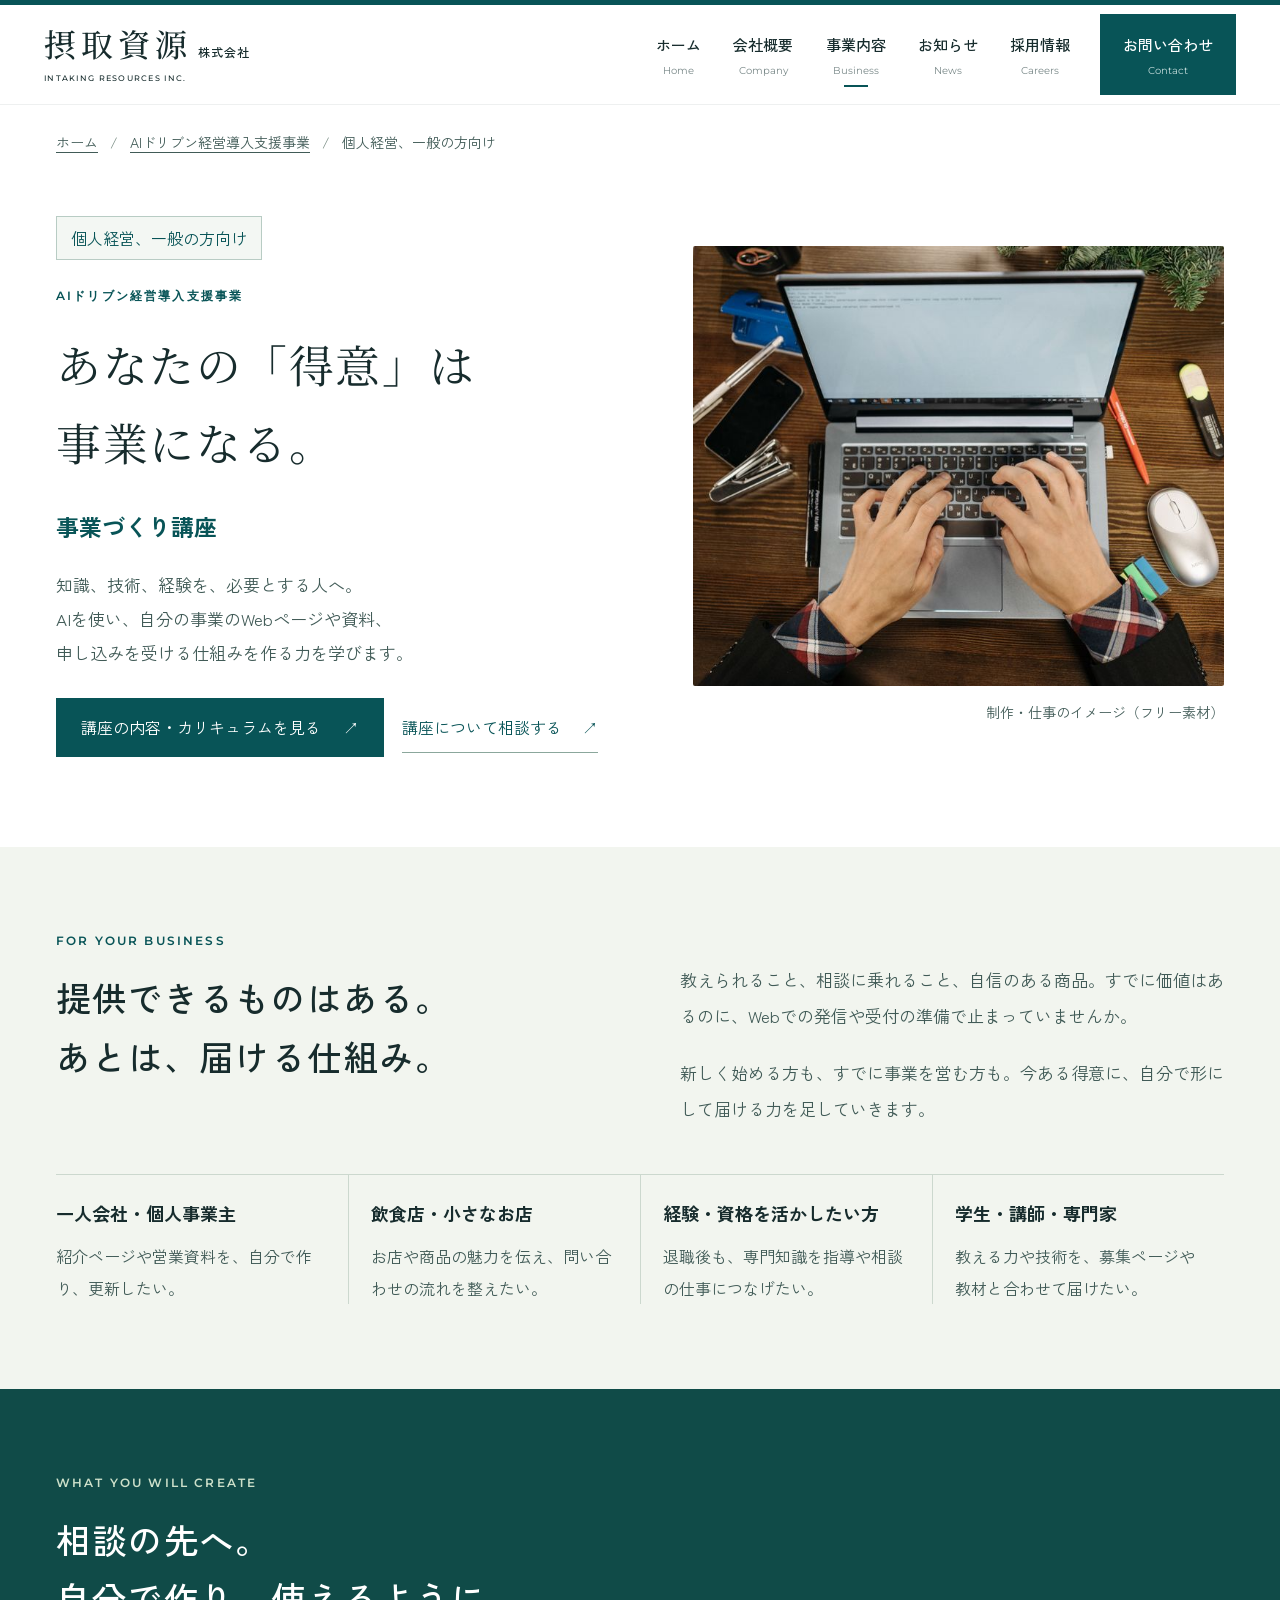
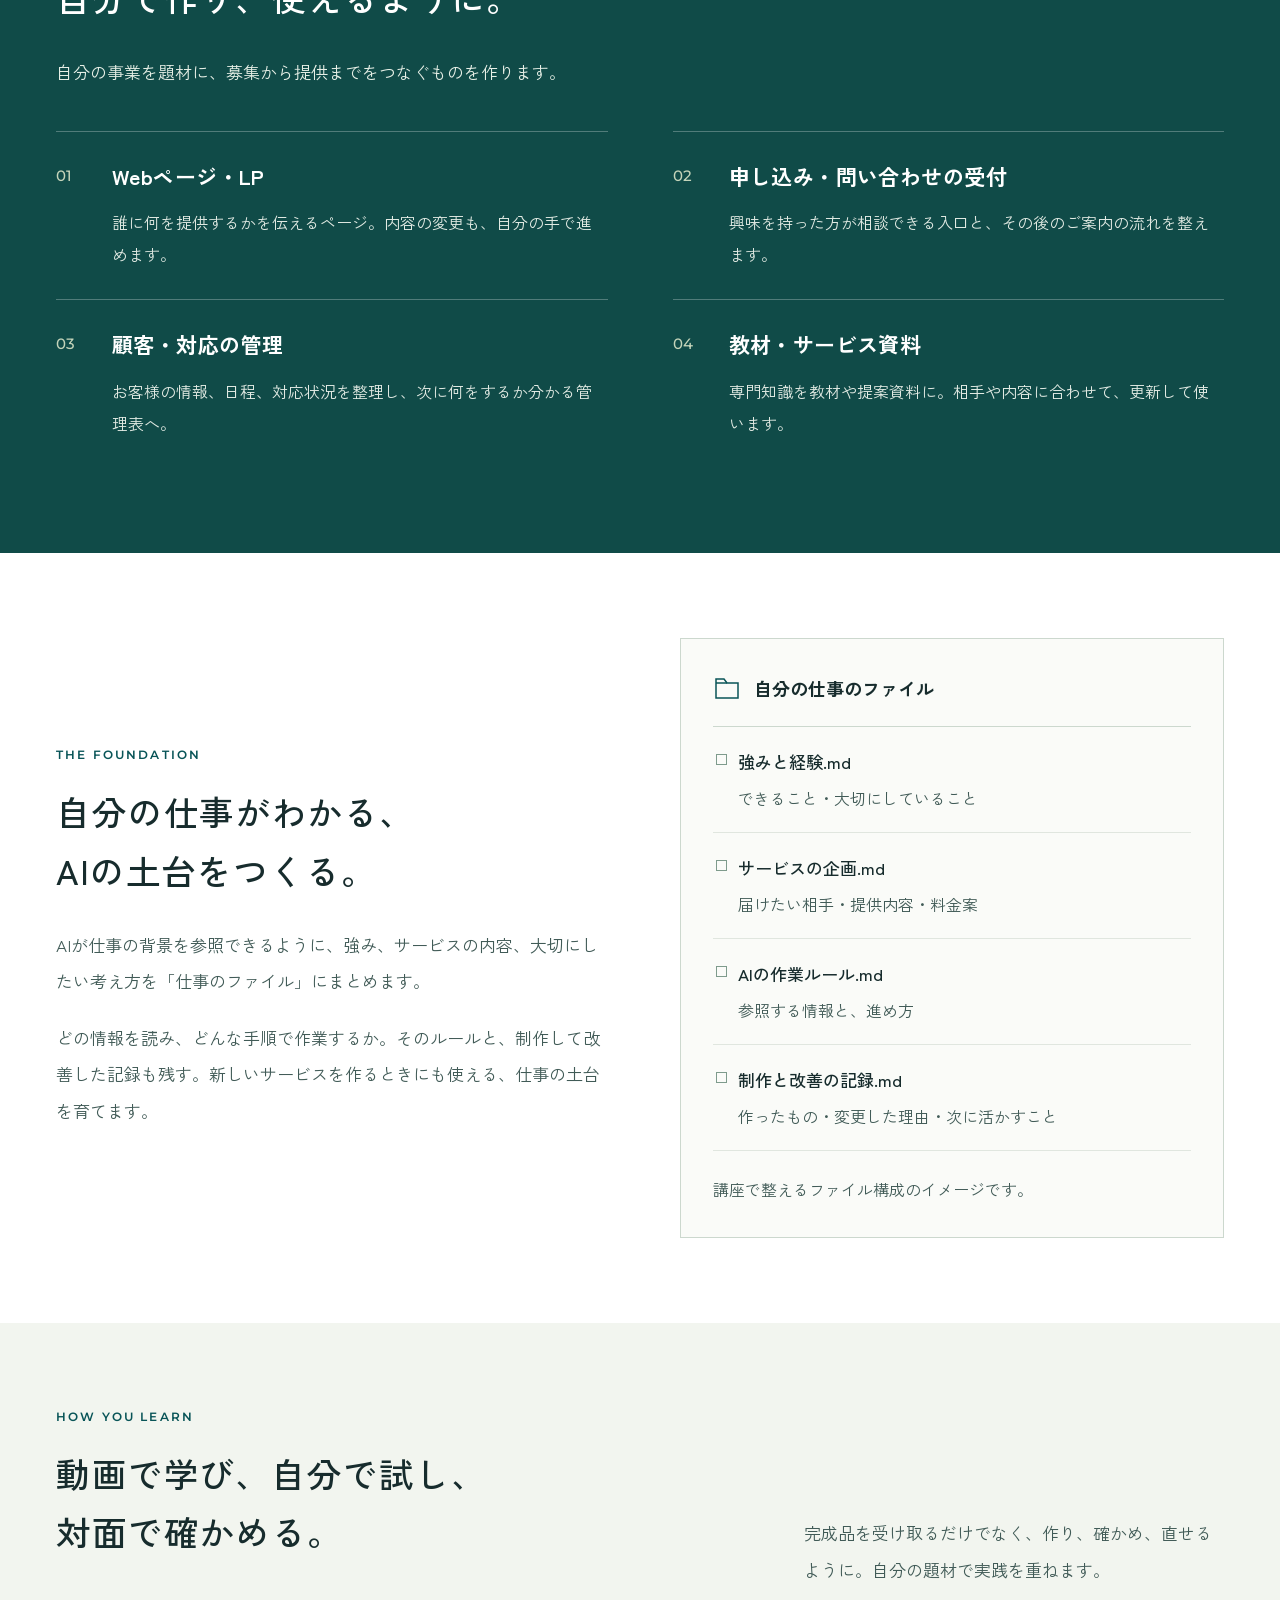
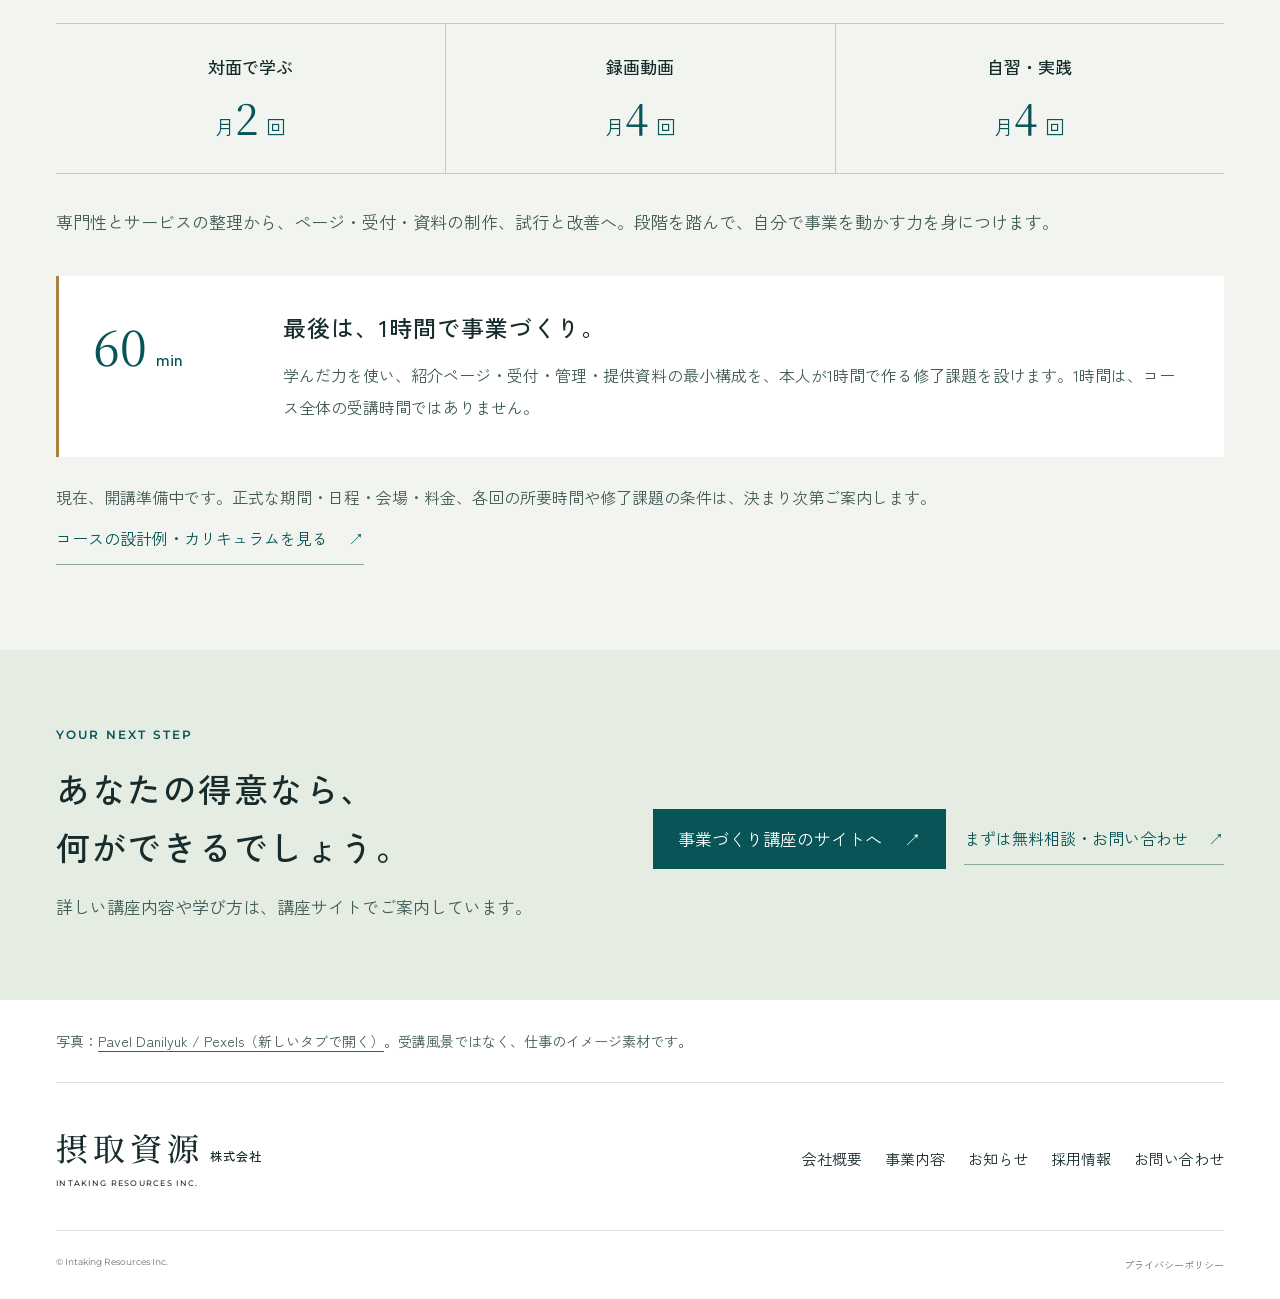
==== jigyo-zukuri.html @ 1f39f4cf "Add personal business course guide to the corporate AI support business" ====
<!doctype html>
<html lang="ja"><head>
<meta charset="utf-8"><meta name="viewport" content="width=device-width,initial-scale=1">
<title>事業づくり講座｜個人経営、一般の方向け｜摂取資源株式会社</title>
<meta name="description" content="あなたの「得意」は事業になる。一人会社・個人事業主・飲食店・専門性を持つ方へ。仕事の情報をAIが参照できるファイルに整理し、Webページ・受付・顧客管理・資料を自分で作る力を学ぶ講座です。">
<link rel="canonical" href="https://intakingresources.com/jigyo-zukuri.html">
<meta property="og:title" content="あなたの「得意」は事業になる。｜事業づくり講座">
<meta property="og:description" content="AIドリブン経営導入支援事業の、個人経営・一般向けプログラム。自分の知識や経験を、必要な人へ届ける仕組みを学びます。">
<meta property="og:type" content="website"><meta property="og:url" content="https://intakingresources.com/jigyo-zukuri.html"><meta property="og:image" content="https://intakingresources.com/assets/course-work.jpg">
<link rel="icon" href="data:image/svg+xml,%3Csvg xmlns='http://www.w3.org/2000/svg' viewBox='0 0 64 64'%3E%3Crect width='64' height='64' rx='8' fill='%23085457'/%3E%3Ctext x='32' y='45' text-anchor='middle' fill='white' font-size='40'%3E摂%3C/text%3E%3C/svg%3E">
<link rel="preconnect" href="https://fonts.googleapis.com"><link rel="preconnect" href="https://fonts.gstatic.com" crossorigin><link href="https://fonts.googleapis.com/css2?family=Montserrat:wght@400;500;600;700&family=Noto+Serif+JP:wght@400;500&family=Zen+Kaku+Gothic+New:wght@400;500;700&display=swap" rel="stylesheet">

<link rel="stylesheet" href="styles.css?v=20261015-13"><link rel="stylesheet" href="course-guide.css?v=20261017-14"><script src="course-guide.js?v=20261017-14" defer></script>
</head><body class="guide-page">
<a class="skip-link" href="#main">本文へ移動</a>
<header class="site-header"><div class="header-inner"><a class="brand" href="/#view-top" data-view="top" aria-label="摂取資源株式会社 ホーム"><span class="brand-ja">摂取資源<span>株式会社</span></span><span class="brand-en">INTAKING RESOURCES INC.</span></a><nav class="desktop-nav" aria-label="メインメニュー"><a href="/#view-top" data-view="top" class="nav-link"><span>ホーム</span><small>Home</small></a><a href="/#view-about" data-view="about" class="nav-link"><span>会社概要</span><small>Company</small></a><a href="/#view-services" data-view="services" class="nav-link" aria-current="page"><span>事業内容</span><small>Business</small></a><a href="/#view-news" data-view="news" class="nav-link"><span>お知らせ</span><small>News</small></a><a href="/#view-careers" data-view="careers" class="nav-link"><span>採用情報</span><small>Careers</small></a><a href="/#view-contact" data-view="contact" class="nav-link nav-contact"><span>お問い合わせ</span><small>Contact</small></a></nav><button id="menu-button" class="menu-button" aria-expanded="false" aria-controls="mobile-nav" aria-label="メニューを開く"><span></span><span></span><small>MENU</small></button></div><nav id="mobile-nav" class="mobile-nav" aria-label="スマートフォンメニュー" hidden><a href="/#view-top" data-view="top" class="nav-link"><span>ホーム</span><small>Home</small></a><a href="/#view-about" data-view="about" class="nav-link"><span>会社概要</span><small>Company</small></a><a href="/#view-services" data-view="services" class="nav-link" aria-current="page"><span>事業内容</span><small>Business</small></a><a href="/#view-news" data-view="news" class="nav-link"><span>お知らせ</span><small>News</small></a><a href="/#view-careers" data-view="careers" class="nav-link"><span>採用情報</span><small>Careers</small></a><a href="/#view-contact" data-view="contact" class="nav-link nav-contact"><span>お問い合わせ</span><small>Contact</small></a></nav></header>
<main id="main">
<nav class="guide-breadcrumb wrap" aria-label="現在の位置"><ol><li><a href="/#view-top">ホーム</a></li><li><a href="/#view-services#biz-ai">AIドリブン経営導入支援事業</a></li><li aria-current="page">個人経営、一般の方向け</li></ol></nav>
<section class="guide-hero wrap" aria-labelledby="guide-title">
  <div><span class="guide-audience">個人経営、一般の方向け</span><span class="eyebrow">AIドリブン経営導入支援事業</span>
    <h1 id="guide-title">あなたの「得意」は<br>事業になる。</h1>
    <p class="guide-service-name">事業づくり講座</p>
    <p class="guide-lead">知識、技術、経験を、必要とする人へ。<br>AIを使い、自分の事業のWebページや資料、<br>申し込みを受ける仕組みを作る力を学びます。</p>
    <div class="guide-actions"><a class="solid-link" href="https://sesshu-jigyo-course.web.app/">講座の内容・カリキュラムを見る <span aria-hidden="true">↗</span></a><a class="guide-text-link" href="https://sesshu-jigyo-course.web.app/#contact">講座について相談する <span aria-hidden="true">↗</span></a></div>
  </div>
  <figure><img src="assets/course-work.jpg" width="900" height="600" alt="ノートPCで制作を進める手元。仕事のイメージ写真" fetchpriority="high"><figcaption>制作・仕事のイメージ（フリー素材）</figcaption></figure>
</section>
<section class="guide-section guide-intro" aria-labelledby="guide-for-title"><div class="wrap">
  <div class="guide-two-col"><div><span class="eyebrow">FOR YOUR BUSINESS</span><h2 id="guide-for-title">提供できるものはある。<br>あとは、届ける仕組み。</h2></div><div class="guide-copy"><p>教えられること、相談に乗れること、自信のある商品。すでに価値はあるのに、Webでの発信や受付の準備で止まっていませんか。</p><p>新しく始める方も、すでに事業を営む方も。今ある得意に、自分で形にして届ける力を足していきます。</p></div></div>
  <ul class="guide-examples"><li><strong>一人会社・個人事業主</strong><p>紹介ページや営業資料を、自分で作り、更新したい。</p></li><li><strong>飲食店・小さなお店</strong><p>お店や商品の魅力を伝え、問い合わせの流れを整えたい。</p></li><li><strong>経験・資格を活かしたい方</strong><p>退職後も、専門知識を指導や相談の仕事につなげたい。</p></li><li><strong>学生・講師・専門家</strong><p>教える力や技術を、募集ページや教材と合わせて届けたい。</p></li></ul>
</div></section>
<section class="guide-section guide-deliverables" aria-labelledby="guide-output-title"><div class="wrap">
  <span class="eyebrow">WHAT YOU WILL CREATE</span><h2 id="guide-output-title">相談の先へ。<br>自分で作り、使えるように。</h2><p class="guide-copy">自分の事業を題材に、募集から提供までをつなぐものを作ります。</p>
  <ol class="guide-output-list"><li><span>01</span><div><h3>Webページ・LP</h3><p>誰に何を提供するかを伝えるページ。内容の変更も、自分の手で進めます。</p></div></li><li><span>02</span><div><h3>申し込み・問い合わせの受付</h3><p>興味を持った方が相談できる入口と、その後のご案内の流れを整えます。</p></div></li><li><span>03</span><div><h3>顧客・対応の管理</h3><p>お客様の情報、日程、対応状況を整理し、次に何をするか分かる管理表へ。</p></div></li><li><span>04</span><div><h3>教材・サービス資料</h3><p>専門知識を教材や提案資料に。相手や内容に合わせて、更新して使います。</p></div></li></ol>
</div></section>
<section class="guide-section" aria-labelledby="guide-files-title"><div class="wrap guide-two-col guide-foundation">
  <div><span class="eyebrow">THE FOUNDATION</span><h2 id="guide-files-title">自分の仕事がわかる、<br>AIの土台をつくる。</h2><div class="guide-copy"><p>AIが仕事の背景を参照できるように、強み、サービスの内容、大切にしたい考え方を「仕事のファイル」にまとめます。</p><p>どの情報を読み、どんな手順で作業するか。そのルールと、制作して改善した記録も残す。新しいサービスを作るときにも使える、仕事の土台を育てます。</p></div></div>
  <div class="guide-file-box"><div class="guide-file-top"><svg viewBox="0 0 28 28" aria-hidden="true"><path d="M3 8V5h8l3 4h11v15H3V8z"/><path d="M3 9h11"/></svg>自分の仕事のファイル</div><ul class="guide-files"><li><strong>強みと経験.md</strong><p>できること・大切にしていること</p></li><li><strong>サービスの企画.md</strong><p>届けたい相手・提供内容・料金案</p></li><li><strong>AIの作業ルール.md</strong><p>参照する情報と、進め方</p></li><li><strong>制作と改善の記録.md</strong><p>作ったもの・変更した理由・次に活かすこと</p></li></ul><p class="guide-file-note">講座で整えるファイル構成のイメージです。</p></div>
</div></section>
<section class="guide-section guide-learning" aria-labelledby="guide-learn-title"><div class="wrap">
  <div class="guide-learning-heading"><div><span class="eyebrow">HOW YOU LEARN</span><h2 id="guide-learn-title">動画で学び、自分で試し、<br>対面で確かめる。</h2></div><p class="guide-copy">完成品を受け取るだけでなく、作り、確かめ、直せるように。自分の題材で実践を重ねます。</p></div>
  <dl class="guide-learning-rhythm" aria-label="1ヶ月の基本構成"><div><dt>対面で学ぶ</dt><dd>月<b>2</b>回</dd></div><div><dt>録画動画</dt><dd>月<b>4</b>回</dd></div><div><dt>自習・実践</dt><dd>月<b>4</b>回</dd></div></dl>
  <p class="guide-copy">専門性とサービスの整理から、ページ・受付・資料の制作、試行と改善へ。段階を踏んで、自分で事業を動かす力を身につけます。</p>
  <div class="guide-challenge"><span>60<small>min</small></span><div><h3>最後は、1時間で事業づくり。</h3><p>学んだ力を使い、紹介ページ・受付・管理・提供資料の最小構成を、本人が1時間で作る修了課題を設けます。1時間は、コース全体の受講時間ではありません。</p></div></div>
  <p class="guide-note">現在、開講準備中です。正式な期間・日程・会場・料金、各回の所要時間や修了課題の条件は、決まり次第ご案内します。</p>
  <a class="guide-text-link" href="https://sesshu-jigyo-course.web.app/#curriculum">コースの設計例・カリキュラムを見る <span aria-hidden="true">↗</span></a>
</div></section>
<section class="guide-cta" aria-labelledby="guide-next-title"><div class="wrap guide-cta-inner"><div><span class="eyebrow">YOUR NEXT STEP</span><h2 id="guide-next-title">あなたの得意なら、<br>何ができるでしょう。</h2><p>詳しい講座内容や学び方は、講座サイトでご案内しています。</p></div><div class="guide-actions"><a class="solid-link" href="https://sesshu-jigyo-course.web.app/">事業づくり講座のサイトへ <span aria-hidden="true">↗</span></a><a class="guide-text-link" href="https://sesshu-jigyo-course.web.app/#contact">まずは無料相談・お問い合わせ <span aria-hidden="true">↗</span></a></div></div></section>
</main>
<div class="guide-source wrap">写真：<a href="https://www.pexels.com/photo/hands-typing-on-a-laptop-6405641/" target="_blank" rel="noopener">Pavel Danilyuk / Pexels（新しいタブで開く）</a>。受講風景ではなく、仕事のイメージ素材です。</div>
<footer class="site-footer wrap"><div class="footer-top"><a class="brand" href="/#view-top" data-view="top"><span class="brand-ja">摂取資源<span>株式会社</span></span><span class="brand-en">INTAKING RESOURCES INC.</span></a><nav aria-label="フッターメニュー"><a href="/#view-about" data-view="about">会社概要</a><a href="/#view-services" data-view="services">事業内容</a><a href="/#view-news" data-view="news">お知らせ</a><a href="/#view-careers" data-view="careers">採用情報</a><a href="/#view-contact" data-view="contact">お問い合わせ</a></nav></div><div class="footer-bottom"><small>© Intaking Resources Inc.</small><a href="/#view-privacy" data-view="privacy">プライバシーポリシー</a></div></footer>
</body></html>
---- styles.css ----
:root{--ink:#172c2d;--teal:#085457;--muted:#637574;--line:#dce4e1;--paper:#f4f6f2;--header:104px;--sans:'Zen Kaku Gothic New',sans-serif;--en:'Montserrat',sans-serif;--serif:'Noto Serif JP',serif}*{box-sizing:border-box}html{scroll-behavior:smooth;scroll-padding-top:calc(var(--header) + 24px)}body{margin:0;color:var(--ink);background:#fff;font:400 16px/1.9 var(--sans);-webkit-font-smoothing:antialiased}body.menu-open{overflow:hidden}a{color:inherit;text-decoration:none}button{font:inherit;cursor:pointer}button:disabled{cursor:default}img,video{display:block;max-width:100%}button,a,input,summary{-webkit-tap-highlight-color:transparent}button:focus-visible,a:focus-visible,summary:focus-visible,[tabindex]:focus-visible{outline:3px solid #be872b;outline-offset:5px}[hidden]{display:none!important}.wrap{width:min(1200px,calc(100% - 112px));margin-inline:auto}h1,h2,h3,p,figure{margin:0}h1,h2,h3{font-weight:500;line-height:1.5;letter-spacing:.045em;overflow-wrap:anywhere;text-wrap:pretty}p{overflow-wrap:anywhere;text-wrap:pretty}h2{font-size:32px}p+p{margin-top:20px}.eyebrow{display:block;font:600 11px/1.5 var(--en);letter-spacing:.18em;color:var(--teal)}.skip-link{position:fixed;top:0;left:20px;transform:translateY(-120%);z-index:100;background:var(--teal);color:#fff;padding:10px 20px}.skip-link:focus{transform:none}.site-header{position:sticky;top:0;z-index:30;background:#fff;border-top:5px solid var(--teal);box-shadow:0 1px 0 #132c2d12}.header-inner{width:min(1440px,calc(100% - 88px));height:99px;margin:auto;display:flex;align-items:center;justify-content:space-between;gap:28px}.brand{display:inline-flex;flex-direction:column;flex-shrink:0;line-height:1.2}.brand-ja{font-family:var(--serif);font-size:32px;letter-spacing:.16em;font-weight:500;white-space:nowrap}.brand-ja>span{font:500 12px/1 var(--sans);letter-spacing:.08em;margin-left:6px}.brand-en{font:500 8px/1.6 var(--en);letter-spacing:.16em;margin-top:10px}.desktop-nav{display:flex;align-items:stretch;gap:clamp(12px,2.2vw,32px)}.nav-link{display:flex;flex-direction:column;align-items:center;justify-content:center;gap:3px;padding:14px 2px;font-size:15px;font-weight:500;white-space:nowrap;position:relative}.nav-link small{font:400 10px/1.5 var(--en);color:#7a8989}.nav-link:not(.nav-contact)::after{content:'';position:absolute;bottom:8px;height:2px;background:var(--teal);width:0;transition:width .2s}.nav-link:hover::after,.nav-link[aria-current=page]::after{width:24px}.nav-contact{background:var(--teal);color:#fff;padding:17px 23px}.nav-contact small{color:#c0d9d8}.menu-button{display:none}.mobile-nav{display:none}.js .page-view{display:none}.js .page-view.active{display:block}.page-view:focus{outline:none}.hero{height:calc(100svh - var(--header));min-height:550px;max-height:960px;position:relative;isolation:isolate;color:#fff;background:#253f38}.hero-media,.hero-shade{position:absolute;inset:0;z-index:-1}.hero-media video{width:100%;height:100%;object-fit:cover;object-position:center}.hero-shade{background:linear-gradient(90deg,rgba(5,24,22,.51),rgba(5,24,22,.13)),linear-gradient(0deg,rgba(3,25,22,.25),transparent 50%)}.hero-content{width:min(1200px,calc(100% - 112px));margin:auto;height:100%;display:flex;flex-direction:column;justify-content:center;padding-bottom:2vh}.hero .eyebrow{color:#dce9e2;margin-bottom:30px;font-size:10px}.hero h1{font:400 clamp(28px,3.1vw,52px)/1.8 var(--serif);letter-spacing:.08em;text-shadow:0 2px 24px #0002}.hero h1>span{display:block}.hero-caption{font-size:16px;line-height:2.05;margin-top:30px;letter-spacing:.16em}.hero-bottom{position:absolute;bottom:26px;left:56px;right:56px;display:flex;align-items:center;justify-content:space-between}.scroll-link{font:500 9px/1.5 var(--en);letter-spacing:.16em;display:flex;gap:18px;align-items:center}.scroll-link span{font-size:23px}.video-toggle{background:transparent;color:#fff;border:1px solid #ffffff70;border-radius:0;font-size:11px;padding:8px 14px;min-width:98px}.video-toggle>span:first-child{font-size:10px;margin-right:7px}.home-news{display:grid;grid-template-columns:210px 1fr;gap:50px;padding-block:68px;scroll-margin-top:var(--header)}.section-label h2{font-size:23px;margin-top:7px}.text-link{display:inline-flex;align-items:center;gap:30px;color:var(--teal);font-size:13px;border-bottom:1px solid var(--line);padding:8px 0}.section-label .text-link{margin-top:15px}.news-entry{border-top:1px solid var(--line);border-bottom:1px solid var(--line)}.news-entry summary{display:grid;grid-template-columns:95px 72px 1fr 20px;align-items:center;gap:19px;padding:27px 0;cursor:pointer;list-style:none}.news-entry summary::-webkit-details-marker{display:none}.news-entry time{font:500 11px/1.5 var(--en);color:var(--muted)}.news-category{background:#eef3ee;color:var(--teal);font-size:10px;line-height:1.7;padding:4px 9px;text-align:center}.news-headline{font-size:14px;line-height:1.8}.news-arrow{color:var(--teal);font-size:18px;transition:transform .2s}.news-entry[open] .news-arrow{transform:rotate(45deg)}.news-entry>p{font-size:14px;color:var(--muted);padding:0 20px 24px 186px}.section-space{padding:90px 0 110px}.home-business{background:var(--paper)}.section-heading{display:flex;align-items:flex-end;justify-content:space-between;gap:30px;margin-bottom:44px}.section-heading h2{margin-top:10px;font-size:34px}.section-heading>p{font-size:14px;color:var(--muted)}.business-grid{display:grid;grid-template-columns:repeat(3,1fr);gap:28px}.business-card{min-width:0}.business-visual{height:265px;position:relative;overflow:hidden;background:#e4e9e4}.business-visual>img{height:100%;width:100%;object-fit:cover;transition:transform .6s}.business-card:hover .business-visual>img{transform:scale(1.035)}.business-caption{position:relative;padding:24px 32px 0 0}.index{font:500 10px/1.5 var(--en);letter-spacing:.08em;color:var(--muted)}.business-caption h3{font-size:20px;margin-top:10px;letter-spacing:.015em}.business-caption p{font-size:13px;margin-top:10px;color:var(--muted)}.card-arrow{position:absolute;right:0;top:58px;color:var(--teal);font-size:23px}.image-note{position:absolute;right:10px;bottom:10px;padding:3px 8px;font-size:9px;color:#fff;background:#132c2d99}.team-visual{background:#dfe9e4;overflow:hidden}.app-shot{height:100%;display:flex;justify-content:center;padding-top:25px}.app-shot img{width:153px;max-width:70%;height:auto;align-self:flex-start;border:5px solid #253936;border-radius:20px;box-shadow:0 13px 22px #233e3420;transform:rotate(-4deg)}.ai-visual{background:#103f40}.data-graphic{height:100%;color:#e4f0e7;display:flex;flex-direction:column;align-items:center;justify-content:center;text-align:center;padding:25px;position:relative;background-image:radial-gradient(#92bbb629 1px,transparent 1px);background-size:18px 18px}.diagram-kicker{font:500 8px/1.5 var(--en);letter-spacing:.18em;margin-bottom:18px}.diagram-sources{display:flex;gap:8px}.diagram-sources>span{padding:4px 15px;font-size:10px;border:1px solid #739b9166;background:#17494b}.diagram-line{height:17px;width:1px;background:#a1c4b3aa}.diagram-core{border:1px solid #94b3a3aa;padding:9px 32px;background:#235453}.diagram-core span{display:block;font-size:8px;letter-spacing:.06em}.diagram-core strong{font-size:21px;font-weight:400;letter-spacing:.1em}.diagram-end{font-size:10px}.company-feature{display:grid;grid-template-columns:1fr 1fr;min-height:470px}.company-landscape{background:#779186 url('assets/hero-resources-poster-v7.jpg') center/cover}.company-feature-text{padding:70px max(40px,calc((100vw - 1200px)/2));padding-right:40px;display:flex;flex-direction:column;justify-content:center;align-items:flex-start}.company-feature h2{font-family:var(--serif);font-size:30px;margin-top:17px}.company-feature p{font-size:14px;color:var(--muted);line-height:2.3;margin-top:25px}.outline-link,.solid-link{display:inline-flex;align-items:center;justify-content:space-between;gap:45px;min-height:54px;padding:13px 24px;border:1px solid var(--teal);font-size:14px;color:var(--teal);transition:background .2s,color .2s}.outline-link:hover{background:var(--teal);color:#fff}.solid-link{background:var(--teal);color:#fff}.solid-link:hover{background:#093b3e}.company-feature .outline-link{margin-top:28px}.page-title{padding-top:66px;padding-bottom:42px}.page-title h1{font-size:40px;margin-top:12px}.page-title>p{color:var(--muted);font-size:14px;margin-top:18px}.page-content{padding-bottom:100px;min-height:280px}.mission{padding:50px 60px;background:var(--paper)}.mission h2{max-width:730px;font:400 30px/1.8 var(--serif);margin-top:20px}.mission p{color:var(--muted);font-size:15px;margin-top:24px}.about-columns{display:grid;grid-template-columns:1fr 1.25fr;gap:80px;padding-block:75px}.about-columns h2{font-size:29px;margin-top:12px}.about-columns p{font-size:15px}.signature{text-align:right}.company-profile{display:grid;grid-template-columns:1fr 2fr;gap:50px;padding-top:20px;scroll-margin-top:130px}.company-profile h2{font-size:27px}.company-profile dl{margin:0}.company-profile dl>div{display:grid;grid-template-columns:110px 1fr;gap:20px;padding:22px 0;border-top:1px solid var(--line);font-size:14px}.company-profile dl>div:last-child{border-bottom:1px solid var(--line)}dt{font-weight:500}dd{margin:0}.business-tabs{display:flex;border-bottom:1px solid var(--line);margin-bottom:50px}.business-tabs button{flex:1;color:var(--muted);background:#fff;border:0;border-bottom:3px solid transparent;padding:22px 10px;font-size:18px}.business-tabs button small{font:500 10px/1 var(--en);display:block;margin-bottom:8px}.business-tabs button[aria-selected=true]{border-bottom-color:var(--teal);background:var(--paper);color:var(--teal)}.business-tabs button:hover{background:var(--paper)}.business-detail{display:grid;grid-template-columns:1fr 1fr;gap:65px;align-items:start}.business-detail h2{font:400 30px/1.8 var(--serif);margin:15px 0 25px}.business-detail p{font-size:15px;color:var(--muted)}.service-points{margin:25px 0 35px}.service-points>div{border-top:1px solid var(--line);padding:17px 0}.service-points dt{font-size:14px}.service-points dd{font-size:13px;color:var(--muted);margin-top:5px}.detail-visual{position:relative;height:520px;display:flex;flex-direction:column;align-items:center}.detail-visual .app-shot{height:calc(100% - 38px);padding:35px 0 10px;overflow:hidden;width:100%}.detail-visual .app-shot img{max-height:100%;width:auto;transform:none}.detail-visual figcaption{font-size:10px;line-height:1.5;text-align:center;position:absolute;bottom:0;left:0;width:100%;padding:10px;color:var(--muted);background:#f4f6f2}.detail-visual .data-graphic{width:100%;padding-bottom:50px}.detail-visual .diagram-kicker{font-size:11px;margin-bottom:28px}.detail-visual .diagram-core{padding:25px 40px}.detail-visual .diagram-core strong{font-size:32px}.detail-visual .diagram-line{height:30px}.detail-visual .diagram-sources>span{font-size:13px;padding:7px 20px}.detail-visual .diagram-end{font-size:13px}.pudding-visual>img{width:100%;height:100%;object-fit:cover}.secondary-link{margin-top:20px;display:flex;width:max-content}.news-filters{display:flex;gap:12px;margin:10px 0 35px;flex-wrap:wrap}.news-filters button{border:1px solid var(--line);background:white;color:var(--muted);padding:9px 22px;font-size:13px}.news-filters button[aria-pressed=true]{background:var(--teal);border-color:var(--teal);color:#fff}.empty-state{padding:35px;background:var(--paper);font-size:14px;color:var(--muted)}.intro{font-size:18px;line-height:2}.career-lines{margin:40px 0}.career-lines>div{display:grid;grid-template-columns:40px 1fr 1.2fr;gap:25px;align-items:center;padding:30px 0;border-top:1px solid var(--line)}.career-lines>div:last-child{border-bottom:1px solid var(--line)}.career-lines span{font:500 11px/1 var(--en);color:var(--muted)}.career-lines h2{font-size:22px}.career-lines p{font-size:14px;color:var(--muted)}.careers-content>.solid-link{margin-top:30px}.contact-card{background:var(--paper);padding:60px;text-align:center}.contact-card h2{font-size:23px}.contact-card>p{font-size:15px;color:var(--muted);margin-top:22px}.contact-email{font:500 clamp(15px,2.2vw,25px)/1.8 var(--en);display:block;color:var(--teal);overflow-wrap:anywhere;margin:32px 0}.contact-card .contact-hint{font-size:12px;margin-top:20px}.contact-card>.text-link{margin-top:18px}.policy{max-width:820px}.policy h2{font-size:20px;margin:36px 0 14px}.policy p{font-size:14px}.policy a{text-decoration:underline}.contact-band{background:var(--teal);color:#fff;padding:60px 0}.contact-band>.wrap{display:flex;justify-content:space-between;align-items:center;gap:30px}.contact-band .eyebrow{color:#aecbc8}.contact-band h2{font-size:26px;margin-top:12px}.contact-band a{min-width:280px;border:1px solid #ffffff88;padding:19px 26px;display:flex;justify-content:space-between;gap:35px;font-size:15px}.site-footer{padding-top:55px;padding-bottom:25px}.footer-top{display:flex;justify-content:space-between;gap:40px;align-items:center}.footer-top nav{display:flex;gap:23px;flex-wrap:wrap;font-size:12px}.footer-bottom{border-top:1px solid var(--line);padding-top:24px;margin-top:40px;display:flex;justify-content:space-between;gap:20px;color:var(--muted);font-size:10px}.footer-bottom small{font:400 9px/1.5 var(--en)}
@media(min-width:1600px){.hero h1{font-size:52px}.business-visual{height:290px}}
@media(max-width:1100px){:root{--header:88px}.header-inner{height:83px;width:calc(100% - 48px);gap:20px}.brand-ja{font-size:26px}.brand-ja>span{font-size:10px}.desktop-nav{gap:14px}.nav-link{font-size:13px}.nav-contact{padding:15px}.wrap,.hero-content{width:calc(100% - 64px)}.hero-bottom{left:32px;right:32px}.business-grid{gap:18px}.business-caption h3{font-size:17px}.business-visual{height:235px}.business-detail{gap:35px}.company-feature-text{padding:50px 35px}.footer-top{align-items:flex-start}.footer-top nav{max-width:390px}.home-news{grid-template-columns:160px 1fr;gap:30px}.news-entry summary{gap:12px;grid-template-columns:85px 65px 1fr 16px}.news-entry>p{padding-left:174px}}
@media(max-width:820px){:root{--header:80px}.header-inner{height:75px}.desktop-nav{display:none}.menu-button{display:flex;align-items:center;justify-content:center;flex-direction:column;gap:5px;background:none;border:none;padding:8px;width:46px}.menu-button>span{height:1px;width:24px;background:var(--teal);transition:transform .2s}.menu-button small{font:500 8px/1.4 var(--en);color:var(--teal);margin-top:2px}.menu-button[aria-expanded=true]>span:first-child{transform:translateY(3px) rotate(45deg)}.menu-button[aria-expanded=true]>span:nth-child(2){transform:translateY(-3px) rotate(-45deg)}.mobile-nav{display:grid;background:#fff;padding:14px 24px 28px;grid-template-columns:1fr 1fr;gap:6px 20px;max-height:calc(100svh - var(--header));overflow:auto;position:absolute;top:100%;width:100%;box-shadow:0 12px 25px #0001}.mobile-nav .nav-link{align-items:flex-start;padding:14px 12px;border-bottom:1px solid var(--line)}.mobile-nav .nav-contact{align-items:center}.hero{min-height:520px;max-height:800px}.hero h1{font-size:clamp(26px,4vw,38px);letter-spacing:.02em}.hero-content{padding-bottom:20px}.hero-caption{font-size:14px}.home-news{grid-template-columns:1fr;gap:25px;padding-block:45px}.section-label{display:flex;align-items:center;gap:20px;flex-wrap:wrap}.section-label .eyebrow{font-size:10px}.section-label h2{margin:0}.section-label .text-link{margin:0 0 0 auto}.section-space{padding:60px 0}.section-heading{display:block;margin-bottom:30px}.section-heading>p{margin-top:16px}.business-grid{grid-template-columns:1fr;gap:32px}.business-card{display:grid;grid-template-columns:42% 1fr;gap:24px}.business-visual{height:220px}.business-caption{align-self:center;padding-top:0}.business-caption h3{font-size:21px}.card-arrow{top:auto;bottom:-32px}.business-visual .data-graphic{padding:12px}.diagram-core{padding:9px 20px}.diagram-sources>span{padding:4px 10px}.company-feature{grid-template-columns:1fr 1fr;min-height:400px}.company-feature-text{padding:40px 25px}.company-feature h2{font-size:24px}.company-feature p{font-size:13px}.page-title{padding-top:45px;padding-bottom:30px}.page-title h1{font-size:32px}.mission{padding:35px}.mission h2{font-size:26px}.about-columns{gap:35px;padding-block:50px}.company-profile{grid-template-columns:1fr;gap:25px}.business-detail{grid-template-columns:1fr;gap:35px}.detail-visual{height:420px}.business-detail h2{font-size:28px}.business-tabs button{font-size:16px}.page-content{padding-bottom:65px}.career-lines>div{grid-template-columns:30px 1fr;gap:10px 20px}.career-lines p{grid-column:2}.contact-card{padding:40px 25px}.contact-band a{min-width:225px}.contact-band h2{font-size:23px}.footer-top{flex-direction:column;gap:30px}.footer-top nav{max-width:none}}
@media(max-width:520px){.wrap,.hero-content{width:calc(100% - 40px)}.header-inner{width:calc(100% - 40px)}.brand-ja{font-size:25px;letter-spacing:.1em}.brand-en{font-size:7px;letter-spacing:.13em;margin-top:8px}.hero{height:calc(88svh - var(--header));min-height:510px;max-height:740px}.hero h1{font-size:clamp(23px,5.9vw,31px);line-height:1.95;letter-spacing:0}.hero h1>span{max-width:100%}.hero .eyebrow{margin-bottom:23px;font-size:8px}.hero-caption{font-size:13px;letter-spacing:.1em;margin-top:25px}.hero-bottom{left:20px;right:20px;bottom:22px}.video-toggle{font-size:10px}.home-news{padding-block:34px;gap:17px}.section-label{gap:12px}.section-label h2{font-size:20px}.section-label .eyebrow{display:none}.news-entry summary{grid-template-columns:85px 70px 1fr;gap:10px;padding:20px 0}.news-headline{grid-column:1/3;grid-row:2;font-size:13px}.news-arrow{grid-column:3;grid-row:1/3;justify-self:end}.news-entry>p{padding:0 20px 20px 0;font-size:13px}.section-heading h2{font-size:28px}.section-heading>p{font-size:13px}.business-card{grid-template-columns:1fr;gap:0}.business-visual{height:260px}.business-caption{padding:20px 30px 0 0}.business-caption h3{font-size:21px}.card-arrow{bottom:24px}.business-grid{gap:40px}.company-feature{grid-template-columns:1fr}.company-landscape{height:260px}.company-feature-text{padding:40px 25px 50px}.company-feature h2{font-size:27px}.company-feature p{font-size:14px}.section-space{padding:48px 0 55px}.page-title h1{font-size:29px}.page-title>p{font-size:13px}.mission{padding:30px 24px}.mission h2{font-size:23px}.mission p{font-size:14px}.mission p br{display:none}.about-columns{grid-template-columns:1fr;gap:25px}.about-columns h2{font-size:26px}.company-profile dl>div{grid-template-columns:75px 1fr;gap:15px;font-size:13px}.company-profile dd br{display:initial}.business-tabs{margin-bottom:35px}.business-tabs button{font-size:14px;padding:18px 5px}.business-detail h2{font-size:26px}.business-detail p{font-size:14px}.detail-visual{height:370px}.news-filters{gap:7px}.news-filters button{padding:8px 12px;font-size:12px}.intro{font-size:16px}.intro br{display:none}.career-lines h2{font-size:19px}.career-lines p{font-size:13px}.contact-card{padding:30px 20px}.contact-card h2{font-size:20px}.contact-card>p{font-size:14px}.contact-card br{display:none}.contact-email{font-size:15px;letter-spacing:-.02em}.contact-band{padding:42px 0}.contact-band>.wrap{align-items:stretch;flex-direction:column}.contact-band h2{font-size:22px}.contact-band a{min-width:0}.site-footer{padding-top:40px}.footer-top nav{gap:15px 22px}.footer-bottom{font-size:9px}.solid-link,.outline-link{font-size:13px;gap:25px}.policy h1{font-size:27px}}
@media(prefers-reduced-motion:reduce){html{scroll-behavior:auto}*,*::before,*::after{transition:none!important;animation:none!important}}

/* Broad categories and four peer businesses, 2026-10-14 */
.category-main{display:block}.category-businesses{margin-top:20px;border-top:1px solid var(--line)}.category-businesses a{display:flex;justify-content:space-between;align-items:center;font-size:12px;padding:10px 0;border-bottom:1px solid var(--line);color:var(--teal)}.category-businesses a:hover{background:#e9efea}.business-detail .business-name{font:500 26px/1.65 var(--sans);margin:14px 0 14px;letter-spacing:.015em}.business-catch{font:400 21px/1.8 var(--serif);margin-bottom:22px}.adoption-stat{display:flex;align-items:center;gap:17px;border-block:1px solid var(--line);padding:20px 0;margin-top:25px}.adoption-stat strong{font:500 39px/1.2 var(--en);color:var(--teal);letter-spacing:-.035em}.adoption-stat strong>span{font:500 14px/1.5 var(--sans);margin-left:6px}.adoption-stat>p{font-size:13px}.adoption-stat small{display:block;font-size:10px;color:var(--muted);margin-top:5px}.accounting-visual{background:#e8efeb;justify-content:center;padding:30px}.accounting-visual img{width:100%;height:auto;box-shadow:0 14px 30px #172c2d18;border:1px solid #d9e2de}.category-card{display:block}.category-card .card-arrow{top:58px;bottom:auto}
@media(max-width:820px){.category-main{display:grid;grid-template-columns:42% 1fr;gap:24px}.category-businesses{margin-left:calc(42% + 24px)}.category-card .card-arrow{top:auto;bottom:0}.accounting-visual{height:350px}.business-detail .business-name{font-size:25px}}
@media(max-width:520px){.category-main{display:block}.category-businesses{margin-left:0}.category-card .card-arrow{top:auto;bottom:24px}.business-tabs{display:grid;grid-template-columns:repeat(2,1fr);border-bottom:0;gap:8px}.business-tabs button{border:1px solid var(--line);font-size:14px;padding:14px 6px}.business-tabs button[aria-selected=true]{border:1px solid var(--teal);box-shadow:inset 0 -2px var(--teal)}.business-tabs button small{margin-bottom:5px}.business-detail .business-name{font-size:23px}.business-catch{font-size:19px}.accounting-visual{height:280px;padding:18px}.adoption-stat strong{font-size:35px}}

/* Contact form: no recipient email is present in the public page. */
.contact-form-layout{display:grid;grid-template-columns:1fr 1.65fr;gap:70px}.contact-intro h2{font:400 30px/1.8 var(--serif)}.contact-intro>p{font-size:14px;color:var(--muted);margin-top:24px;max-width:320px}.contact-recipient{margin-top:40px;padding-top:22px;border-top:1px solid var(--line);display:flex;gap:25px;align-items:start;font-size:13px}.contact-recipient>span{color:var(--muted)}.contact-recipient strong{font-weight:500}.form-pair{display:grid;grid-template-columns:1fr 1fr;gap:22px}.form-field{margin-bottom:25px}.form-field>label{display:block;font-size:14px;font-weight:500;margin-bottom:10px}.required-label,.optional-label{font-size:10px;display:inline-block;margin-left:8px;padding:1px 7px;font-weight:400}.required-label{background:#e8f0e9;color:var(--teal)}.optional-label{background:#f1f2f1;color:var(--muted)}.form-field input,.form-field select,.form-field textarea{display:block;width:100%;border:1px solid #cdd8d2;border-radius:0;background:#fff;color:var(--ink);padding:13px 14px;font:400 16px/1.6 var(--sans)}.form-field textarea{resize:vertical;min-height:180px}.form-field input:focus,.form-field select:focus,.form-field textarea:focus{outline:2px solid var(--teal);outline-offset:2px}.form-field small{display:block;font-size:11px;color:var(--muted);margin-top:7px}.form-field input::placeholder,.form-field textarea::placeholder{color:#96a09c;font-size:13px}.form-honeypot{position:absolute;left:-10000px;width:1px;height:1px;overflow:hidden}.form-consent{display:flex;align-items:flex-start;gap:12px;font-size:13px;margin-bottom:25px}.form-consent input{width:18px;height:18px;accent-color:var(--teal);flex-shrink:0;margin-top:4px}.form-consent a{color:var(--teal);text-decoration:underline}.form-submit{width:100%;border-radius:0}.form-submit:disabled{opacity:.6}.form-status{padding:14px 17px;background:var(--paper);font-size:13px;color:var(--teal);margin-bottom:20px}.form-status.is-error{color:#984133;background:#fff2ee}.contact-success{background:var(--paper);padding:45px 35px}.contact-success h2{font-size:23px;margin:16px 0}.contact-success>p{font-size:14px;color:var(--muted)}.contact-success button{background:transparent;margin-top:28px}.contact-success .contact-reference{font:500 11px/1.6 var(--en);margin-top:20px;color:var(--teal)}
@media(max-width:820px){.contact-form-layout{grid-template-columns:1fr;gap:35px}.contact-intro>p{max-width:100%}.contact-recipient{margin-top:20px}.contact-intro h2{font-size:27px}.contact-intro h2 br{display:initial}}
@media(max-width:520px){.form-pair{grid-template-columns:1fr;gap:0}.contact-form-layout{gap:32px}.form-field{margin-bottom:22px}.contact-success{padding:30px 22px}.contact-success h2{font-size:21px}}

/* Company purpose: food, culture and nature, 2026-10-15 */
.purpose-section,.purpose-businesses{padding:65px 0}.purpose-heading h2{text-wrap:balance;font:400 clamp(23px,2.5vw,32px)/1.7 var(--serif);margin:15px 0 20px}.purpose-heading>p{font-size:15px;color:var(--muted);line-height:2}.purpose-pillars{display:grid;grid-template-columns:repeat(3,minmax(0,1fr));gap:36px;margin-top:40px}.purpose-pillar{border-top:2px solid var(--teal);padding-top:24px}.pillar-index{font:500 10px/1.5 var(--en);letter-spacing:.12em;color:var(--muted)}.purpose-pillar h3{font:400 34px/1.5 var(--serif);color:var(--teal);margin:16px 0 12px}.purpose-pillar .pillar-value{font-size:16px;font-weight:500;margin-bottom:15px;color:var(--ink)}.purpose-pillar>p{font-size:14px;color:var(--muted);line-height:2}.knowledge-feature{display:grid;grid-template-columns:1fr 1.45fr;gap:55px;background:var(--teal);color:white;padding:48px}.knowledge-feature .eyebrow{color:#bdd4cb}.knowledge-feature h2{font:400 31px/1.75 var(--serif);margin-top:18px}.knowledge-feature p{font-size:14px;line-height:2.1}.knowledge-feature p+p{margin-top:18px}.purpose-business-links{display:grid;grid-template-columns:1fr 1fr;gap:0 35px;margin-top:35px}.purpose-business-links>a{display:flex;justify-content:space-between;align-items:center;gap:15px;padding:25px 0;border-bottom:1px solid var(--line);color:var(--teal)}.purpose-business-links strong{display:block;font-size:16px;font-weight:500}.purpose-business-links small{display:block;font-size:12px;color:var(--muted);margin-top:10px}.purpose-business-links a:hover strong{text-decoration:underline;text-underline-offset:5px}.founder-story{border-block:1px solid var(--line);margin-bottom:65px}.founder-story summary{list-style:none;display:flex;align-items:center;justify-content:space-between;gap:20px;padding:28px 0;cursor:pointer}.founder-story summary::-webkit-details-marker{display:none}.founder-story summary strong{display:block;font:400 22px/1.7 var(--serif);margin-top:12px}.story-toggle{color:var(--teal);font-size:23px;transition:transform .2s}.founder-story[open] .story-toggle{transform:rotate(45deg)}.founder-story>div{max-width:760px;padding:0 0 30px}.founder-story p{font-size:14px;line-height:2.1}.founder-story p+p{margin-top:18px}
@media(max-width:820px){.purpose-pillars{gap:22px}.pillar-value{min-height:3.4em}.knowledge-feature{gap:30px;padding:35px}.knowledge-feature h2{font-size:27px}.purpose-business-links{gap:0 25px}}
@media(max-width:600px){.purpose-section,.purpose-businesses{padding:42px 0}.purpose-heading>p{font-size:14px}.purpose-heading>p br{display:none}.purpose-pillars{grid-template-columns:1fr;gap:28px;margin-top:28px}.purpose-pillar{padding-top:20px}.purpose-pillar h3{font-size:29px;margin:10px 0}.purpose-pillar .pillar-value{min-height:0;margin-bottom:10px}.knowledge-feature{grid-template-columns:1fr;padding:30px 24px;gap:22px}.knowledge-feature h2{font-size:26px;margin-top:12px}.purpose-business-links{grid-template-columns:1fr;margin-top:20px}.purpose-business-links strong{font-size:15px}.purpose-business-links small{font-size:12px}.founder-story{margin-bottom:42px}.founder-story summary strong{font-size:19px}.founder-story summary{gap:12px}.founder-story .eyebrow{font-size:10px}}

/* Business journeys: audience -> challenge -> future -> service -> benefit -> evidence -> action. */
.story-hero{align-items:center}.story-audience{font-size:12px!important;color:var(--teal)!important;border-top:1px solid var(--line);padding-top:18px;margin:18px 0!important}.story-message{font:400 clamp(25px,2.7vw,35px)/1.7 var(--serif);margin:18px 0 24px;text-wrap:balance}.story-jump{margin-top:24px}.story-hero .detail-visual{height:440px}.business-journey{margin-top:60px}.journey-section{padding:45px 0;border-top:1px solid var(--line)}.journey-heading h3,.journey-future h3,.journey-proof h3,.journey-cta h3{font:400 clamp(22px,2.2vw,29px)/1.7 var(--serif);margin:14px 0 22px;text-wrap:balance}.challenge-cards{display:grid;grid-template-columns:repeat(3,minmax(0,1fr));gap:20px;list-style:none;margin:28px 0;padding:0}.challenge-cards li{background:var(--paper);padding:25px;display:flex;align-items:start;gap:14px}.challenge-cards li>span{font:400 24px/1.4 var(--serif);color:var(--teal)}.challenge-cards p{font-size:14px;line-height:1.9}.journey-empathy,.journey-intro{font-size:15px;line-height:2;max-width:870px;color:var(--muted)}.journey-future{background:var(--teal);color:white;padding:40px 45px;margin:0 0 35px}.journey-future .eyebrow{color:#bdd4cb}.journey-future p{font-size:15px;line-height:2;max-width:850px}.service-flow{list-style:none;display:grid;grid-template-columns:repeat(3,minmax(0,1fr));gap:35px;margin:30px 0 0;padding:0}.service-flow li{border-top:2px solid var(--teal);padding-top:18px}.flow-index{font:500 11px/1.5 var(--en);color:var(--teal)}.service-flow h4{font-size:18px;font-weight:500;margin:12px 0}.service-flow p{font-size:13px;color:var(--muted);line-height:1.9}.benefit-section{display:grid;grid-template-columns:1fr 1.5fr;gap:45px}.journey-benefits>div{display:grid;grid-template-columns:125px 1fr;gap:20px;padding:18px 0;border-bottom:1px solid var(--line);font-size:14px}.journey-benefits dt{font-weight:500;color:var(--teal)}.journey-benefits dd{color:var(--muted)}.journey-proof{border-left:3px solid var(--teal);background:var(--paper);padding:30px 35px;margin:15px 0 50px}.journey-proof p{font-size:14px;color:var(--muted);max-width:850px;line-height:2}.journey-proof .story-note{font-size:11px;margin-top:15px}.proof-source{margin-top:15px;font-size:12px}.journey-cta{display:grid;grid-template-columns:1fr 1fr;align-items:center;gap:55px;border-top:1px solid var(--line);padding:40px 0 0}.journey-cta p{font-size:14px;color:var(--muted);line-height:2}.journey-cta-actions{display:flex;flex-direction:column;gap:15px}.journey-cta-actions a{display:flex;justify-content:space-between;align-items:center;width:100%;gap:15px}.journey-cta-actions .solid-link,.journey-cta-actions .outline-link{padding:19px 22px;font-size:13px}
@media(max-width:820px){.story-hero .detail-visual{height:360px}.business-journey{margin-top:40px}.challenge-cards{gap:12px}.challenge-cards li{padding:20px 16px;gap:10px}.benefit-section{grid-template-columns:1fr;gap:0}.journey-cta{gap:30px}.service-flow{gap:22px}}
@media(max-width:600px){.story-message{font-size:27px}.story-hero .detail-visual{height:310px}.journey-section{padding:32px 0}.journey-heading h3,.journey-future h3,.journey-proof h3,.journey-cta h3{font-size:23px}.challenge-cards{grid-template-columns:1fr;gap:10px;margin:22px 0}.challenge-cards li{padding:18px 20px}.journey-empathy,.journey-intro,.journey-future p{font-size:14px}.journey-future{padding:28px 24px;margin-bottom:20px}.service-flow{grid-template-columns:1fr;gap:22px;margin-top:25px}.service-flow h4{font-size:17px;display:inline-block;margin:0 0 8px 14px}.service-flow p{padding-left:0}.journey-benefits>div{grid-template-columns:95px 1fr;gap:14px;font-size:13px}.journey-proof{padding:25px 22px;margin:10px 0 35px}.journey-cta{grid-template-columns:1fr;gap:25px;padding-top:30px}.journey-cta-actions a{font-size:12px!important}.story-audience{font-size:12px!important}.story-jump{font-size:12px}}

.ontology-graphic .diagram-core strong{font:500 23px/1.5 var(--sans)}.ontology-graphic .diagram-core>span{font-size:10px}.detail-visual .ontology-graphic .diagram-core strong{font-size:26px}.detail-visual .ontology-graphic .diagram-sources>span{padding:7px 14px}@media(max-width:520px){.ontology-graphic .diagram-core strong{font-size:20px}.detail-visual .ontology-graphic .diagram-core strong{font-size:23px}.detail-visual .ontology-graphic .diagram-sources>span{padding:6px 10px}.story-message{letter-spacing:0}}

/* Unified community services and accessible animated explanations. */
.community-hero{grid-template-columns:1fr 1.1fr;gap:45px;align-items:start}.community-hero .business-name{text-wrap:balance}.community-visual{background:#e6eeea;padding:30px}.community-mini{border:1px solid #d1ded6;background:white;width:100%;padding:25px;color:var(--teal)}.community-mini>span{font:500 10px/1.5 var(--en);letter-spacing:.12em}.community-mini>strong{font:400 24px/1.8 var(--serif);display:block;margin:17px 0}.community-mini>div{display:flex;gap:7px;flex-wrap:wrap}.community-mini>div>span{font-size:10px;padding:5px 8px;background:var(--paper)}.community-services{display:grid;grid-template-columns:repeat(3,minmax(0,1fr));gap:24px;margin-top:30px}.community-services>section{padding:25px;border:1px solid var(--line)}.service-status{font-size:10px;color:var(--teal);background:#e7efea;padding:5px 8px;display:inline-block}.community-services h4{font:500 22px/1.7 var(--sans);margin:17px 0}.community-services p{font-size:14px;color:var(--muted);line-height:2}.community-services .text-link{font-size:12px;background:none;border:0;border-bottom:1px solid var(--line);padding:9px 0;margin-top:14px;width:max-content;max-width:100%}.community-services a.text-link{display:flex}.print-service{display:grid;grid-template-columns:1fr 1.25fr;gap:50px;padding:42px;background:var(--paper);margin:15px 0 40px}.print-service h3{font:400 30px/1.7 var(--serif);margin:15px 0 20px}.print-service p{font-size:14px;color:var(--muted);line-height:2}.print-service .outline-link{font-size:12px;margin-top:25px;padding:14px 17px;gap:20px}.print-process{list-style:none;margin:0;padding:0}.print-process li{display:flex;align-items:start;gap:20px;padding:18px 0;border-bottom:1px solid var(--line)}.print-process li>span{font:500 11px/2 var(--en);color:var(--teal)}.print-process strong{font-size:16px;font-weight:500}.print-process p{font-size:12px;margin-top:6px}.print-service .story-note{font-size:11px;margin-top:22px}.ontology-chain{display:flex;gap:20px;align-items:center;justify-content:space-between;margin:30px 0;background:var(--paper);padding:25px}.ontology-chain>span{font-size:17px;color:var(--teal);flex:1;text-align:center}.ontology-chain small{display:block;font-size:11px;color:var(--muted);margin-top:8px}.ontology-chain>b{font-weight:400;color:var(--teal)}.technical-explainer{border-block:1px solid var(--line);padding:20px 0}.technical-explainer summary{cursor:pointer;font-size:14px;font-weight:500;color:var(--teal)}.technical-explainer p{font-size:14px;color:var(--muted);margin-top:20px;line-height:2;max-width:900px}
/* Service-by-service long read. Actual app footage retains each product's UI. */
.business-long-section{display:block;scroll-margin-top:125px}.business-long-section+#biz-ai,.business-long-section+#biz-pudding{margin-top:100px;padding-top:75px;border-top:5px solid var(--teal)}#biz-pudding{border-top-color:#b98150}.community-masthead{position:relative;padding:55px;background:#f2f5f1;border-top:4px solid var(--teal)}.community-masthead .business-name{font-size:23px;font-weight:500;margin:18px 0}.community-masthead>h3{font:400 clamp(30px,3.8vw,45px)/1.7 var(--serif);margin:28px 0;text-wrap:balance}.community-masthead>p{max-width:760px;font-size:16px;line-height:2.1;color:var(--muted)}.community-masthead .outline-link{margin-top:30px;font-size:13px}.service-chapter{scroll-margin-top:125px;margin-top:75px;padding:45px;border-radius:3px;overflow:hidden}.chapter-intro{display:grid;grid-template-columns:1fr 1fr;gap:60px;align-items:center;margin-bottom:35px}.chapter-intro h3{font:500 34px/1.5 var(--sans);margin:16px 0}.chapter-message{font:400 26px/1.8 var(--serif);margin-top:18px}.chapter-intro>div>p:not(.chapter-message){font-size:14px;line-height:2.1;margin-top:22px}.chapter-status{display:inline-block;font-size:11px;padding:5px 10px;background:#ffffff24;border:1px solid #ffffff55}.chapter-link{font-size:13px;display:inline-flex;align-items:center;gap:20px;border-bottom:1px solid currentColor;padding:10px 0;margin-top:20px}.chapter-accounting{background:linear-gradient(130deg,#343fb8,#357ce2);color:#fff}.chapter-accounting .eyebrow{color:#d7e6ff}.real-ui-guide{display:grid;gap:40px}.recording-window{min-width:0}.recording-label{display:block;font-size:11px;letter-spacing:.08em;margin-bottom:13px}.service-recording{width:100%;height:auto;display:block;border-radius:8px;background:#f4f6f9;box-shadow:0 18px 40px #14215f26;object-fit:contain}.guide-accounting .service-recording{aspect-ratio:1280/626}.recording-actions{display:flex;justify-content:space-between;gap:12px;margin-top:14px}.recording-actions button{min-height:44px;font:500 12px/1.5 var(--sans);border:1px solid #ffffff66;background:#ffffff15;color:inherit;padding:10px 17px}.recording-actions button:focus-visible{outline:2px solid currentColor;outline-offset:3px}.recording-caption{font-size:10px;line-height:1.9;margin-top:13px;opacity:.85}.mobile-recording-note{display:none}.actual-steps{list-style:none;padding:0;margin:0}.actual-steps>li{display:flex;gap:25px;padding:25px 0;border-top:1px solid #ffffff55}.actual-steps>li>span{font:500 12px/2 var(--en);padding-top:2px;opacity:.7}.actual-steps h4{font-size:19px;font-weight:500;margin-bottom:12px}.actual-steps p{font-size:14px;line-height:2;opacity:.88;max-width:800px}.chapter-note{position:relative;background:#f5f6f9;color:#171a21;border:1px solid #e3e5ec}.chapter-note::before{content:"";position:absolute;left:0;right:0;top:0;height:5px;background:linear-gradient(90deg,#12bde8 0 25%,#ff6b68 25% 50%,#f5be32 50% 75%,#a876f5 75% 100%)}.chapter-note .eyebrow{color:#7451a6}.chapter-note .chapter-status{background:#fff;color:#596273;border-color:#d9dee7}.chapter-note .chapter-link{color:#7451a6}.guide-note{grid-template-columns:minmax(270px,.85fr) 1.15fr;align-items:center;gap:60px}.guide-note .recording-window{max-width:430px;width:100%;margin:auto}.guide-note .service-recording{aspect-ratio:430/666;border:1px solid #d9dee7;box-shadow:0 16px 35px #29203e12}.chapter-note .recording-actions button{background:white;color:#614d89;border-color:#cfc6e0}.chapter-note .actual-steps>li{border-color:#d9dee7}.chapter-note .actual-steps>li:nth-child(1)>span{color:#c44863}.chapter-note .actual-steps>li:nth-child(2)>span{color:#0799ba}.chapter-note .actual-steps>li:nth-child(3)>span{color:#8960bb}.chapter-print{color:#543829;background:#fff3e5;border-top:5px solid #cb843c}.chapter-print .eyebrow{color:#a9682e}.chapter-print .chapter-status{background:#fff9ef;border-color:#dfba8e;color:#975f2a}.chapter-print .print-service{padding:0;background:transparent;gap:45px;margin:40px 0 0}.chapter-print .outline-link{border-color:#b17c45;color:#8c552e}.chapter-print .print-process li{border-color:#e2cbb0}.chapter-print .print-process li>span{color:#a9682e}.print-future{border-top:1px solid #e2cbb0;margin-top:35px;padding-top:30px}.print-future h4{font-size:20px;font-weight:500;margin-bottom:16px}.print-future p{font-size:14px;line-height:2.1;color:#806349}.service-chapter>.chapter-link{margin-top:25px}.business-long-section .story-hero{padding-top:0}
@media(max-width:820px){.community-masthead{padding:40px}.service-chapter{padding:32px;margin-top:55px}.chapter-intro{gap:30px}.chapter-intro h3{font-size:29px}.chapter-message{font-size:23px}.guide-note{gap:35px;grid-template-columns:minmax(240px,.9fr) 1.1fr}.actual-steps h4{font-size:17px}.actual-steps p{font-size:13px}.actual-steps>li{gap:17px}.business-long-section+#biz-ai,.business-long-section+#biz-pudding{margin-top:70px;padding-top:55px}}
@media(max-width:600px){.community-masthead{padding:30px 24px}.community-masthead .business-name{font-size:20px}.community-masthead>h3{font-size:25px;margin:24px 0}.community-masthead>p{font-size:14px}.community-masthead .outline-link{font-size:12px;padding:14px 17px;gap:12px}.service-chapter{margin-inline:-8px;padding:28px 20px;margin-top:45px}.chapter-intro{grid-template-columns:1fr;gap:22px;margin-bottom:28px}.chapter-intro h3{font-size:29px}.chapter-message{font-size:24px}.chapter-intro>div>p:not(.chapter-message){font-size:14px;margin-top:18px}.guide-note{grid-template-columns:1fr;gap:30px}.guide-accounting .service-recording{aspect-ratio:480/560;max-width:480px;margin:auto}.real-ui-guide{gap:28px}.recording-actions button{font-size:11px;padding:10px 12px}.actual-steps>li{padding:22px 0}.actual-steps h4{font-size:17px}.actual-steps p{font-size:13px}.mobile-recording-note{display:block}.chapter-print .print-service{grid-template-columns:1fr;gap:25px;margin-top:28px}.chapter-print .print-service h3{font-size:24px}.print-future h4{font-size:18px}.print-future p{font-size:13px}.business-long-section,.service-chapter{scroll-margin-top:100px}}

@media(max-width:820px){.community-visual{padding:18px}.community-mini{padding:18px}.community-mini>strong{font-size:20px}}

/* Reviewed actual screenshots, all visible in sequence. */
.business-long-section,.service-chapter{scroll-margin-top:0}.actual-gallery{display:flex;flex-direction:column;gap:45px}.actual-screen-row{display:grid;grid-template-columns:minmax(0,1.7fr) 1fr;gap:35px;align-items:center;padding:30px 0;border-top:1px solid #ffffff4d;margin:0}.actual-screen-link{display:block;min-width:0}.actual-screen-link img{display:block;width:100%;height:auto;background:#f5f6f9;border-radius:6px;box-shadow:0 15px 30px #17225020}.actual-screen-link>span{display:block;font-size:11px;padding:12px 0;text-decoration:underline;text-underline-offset:4px}.screen-number{font:500 11px/1.5 var(--en);opacity:.7}.actual-screen-row h4{font-size:20px;font-weight:500;line-height:1.8;margin:15px 0}.actual-screen-row figcaption>p{font-size:14px;line-height:2.1;opacity:.9}.gallery-note .actual-screen-row{grid-template-columns:minmax(260px,.8fr) 1.2fr;gap:60px;border-color:#d9dee7}.gallery-note .actual-screen-link{max-width:350px;width:100%;margin:auto}.gallery-note .actual-screen-link img{border:1px solid #d9dee7}.gallery-note .actual-screen-link>span{color:#7451a6}.gallery-note .actual-screen-row:nth-child(1) .screen-number{color:#c44863}.gallery-note .actual-screen-row:nth-child(2) .screen-number{color:#0799ba}.gallery-note .actual-screen-row:nth-child(3) .screen-number{color:#8960bb}.actual-screen-note{font-size:10px;line-height:1.9;margin-top:25px;opacity:.8}
@media(max-width:820px){.actual-screen-row{grid-template-columns:1.3fr 1fr;gap:25px}.gallery-note .actual-screen-row{grid-template-columns:minmax(220px,.8fr) 1fr;gap:35px}.actual-screen-row h4{font-size:18px}.actual-screen-row figcaption>p{font-size:13px}}
@media(max-width:600px){.actual-screen-row,.gallery-note .actual-screen-row{grid-template-columns:1fr;gap:18px;padding:25px 0}.actual-gallery{gap:20px}.actual-screen-row h4{font-size:19px;margin:10px 0}.actual-screen-row figcaption>p{font-size:14px}.gallery-note .actual-screen-link{max-width:350px}.actual-screen-note{font-size:10px}}

/* V13: concise business stories with a scroll-linked visual. */
.business-overview{background:#f5f7f6}.business-overview.section-space{padding-bottom:60px}.business-overview .section-heading{margin-bottom:20px}.business-overview .section-heading>p{max-width:510px}.showcase-layout{display:grid;grid-template-columns:1.06fr 1fr;gap:70px;align-items:start;position:relative}.showcase-story{min-height:760px;min-height:max(700px,86svh);display:flex;align-items:center;padding:65px 0;border-bottom:1px solid #dce4e1;scroll-margin-top:0}.showcase-story:last-child{border-bottom:0}.showcase-copy{width:100%;min-width:0}.showcase-category{font:500 10px/1.6 var(--en);letter-spacing:.13em;color:#758883}.showcase-message{font:400 clamp(27px,2.7vw,39px)/1.8 var(--serif);letter-spacing:.035em;margin:22px 0 25px}.showcase-copy h2,.showcase-copy h3{font:700 19px/1.7 var(--sans);letter-spacing:.02em;margin-bottom:21px}.showcase-description,.showcase-support{font-size:15px;line-height:2.1;color:#556865}.showcase-support{margin-top:18px}.team-service-list{margin:24px 0;display:grid;gap:10px}.team-service-list>div{display:grid;grid-template-columns:7px 100px 1fr;gap:9px;align-items:baseline;font-size:12px;line-height:1.8}.team-service-list strong{font-weight:700;font-size:13px}.team-service-list>div>span:last-child{color:#637574}.team-dot{width:6px;height:6px;border-radius:50%;align-self:center}.accounting-dot{background:#4565cf}.note-dot{background:linear-gradient(90deg,#12bde8,#ff6b68,#f5be32,#a876f5)}.showcase-link{display:inline-flex;align-items:center;justify-content:space-between;gap:22px;font:500 13px/1.6 var(--sans);background:var(--teal);color:#fff;min-height:50px;padding:15px 21px;margin-top:16px;max-width:100%;transition:background .2s}.showcase-link:hover{background:#183d3c}.showcase-link>span{font-size:18px}.showcase-evidence{font-size:11px;color:#74857f;margin-top:13px}.showcase-details{margin-top:27px;border-block:1px solid #d7e0db;padding:14px 0;color:#536c65}.showcase-details summary{list-style:none;cursor:pointer;font-size:13px;display:flex;align-items:center;justify-content:space-between;gap:15px}.showcase-details summary::-webkit-details-marker{display:none}.showcase-details summary>span{font-size:20px;font-weight:400;transition:transform .2s}.showcase-details[open] summary>span{transform:rotate(45deg)}.showcase-details p{font-size:13px;line-height:2;margin-top:18px}.showcase-details small{display:block;font-size:11px;margin-top:10px;color:#798981}.showcase-stage{position:sticky;top:calc(var(--header) + 36px);height:min(610px,calc(100svh - var(--header) - 80px));min-height:360px;margin-top:65px;align-self:start;border-radius:3px;isolation:isolate}.showcase-scene{position:absolute;inset:0 0 38px;opacity:0;visibility:hidden;transition:opacity .45s,visibility .45s;overflow:hidden;background:#e8efec;border-radius:3px}.showcase-scene.is-current{opacity:1;visibility:visible;z-index:1}.showcase-progress{position:absolute;bottom:0;left:0;right:0;display:flex;gap:18px;align-items:center}.showcase-progress span{font:500 10px/1.5 var(--en);color:#a0afa8;display:flex;align-items:center;gap:9px}.showcase-progress span::before{content:'';width:19px;height:1px;background:currentColor}.showcase-progress .is-current{color:var(--teal)}.scene-community,.scene-ai,.scene-pudding{position:relative;width:100%;height:100%;overflow:hidden}.scene-community{background:linear-gradient(145deg,#e6eeff,#f7fbff 53%,#ddd5ed)}.scene-community::before{content:'';position:absolute;width:370px;height:370px;right:-180px;top:-170px;border:1px solid #b9c6e7;border-radius:50%}.scene-wordmark{position:absolute;left:8%;top:9%;font:600 clamp(14px,1.5vw,21px)/1.5 var(--en);letter-spacing:.15em;color:#4059ac}.scene-wordmark>span{display:block;font:400 13px/1.8 var(--sans);letter-spacing:.05em;margin-top:10px;color:#6c7e98}.scene-desktop{position:absolute;left:6%;top:35%;width:83%;padding:7px 7px 0;background:#fff;border:1px solid #d4dbec;border-radius:8px;box-shadow:0 20px 45px #2c456320;transform:rotate(-4deg)}.scene-desktop img{width:100%;height:auto;border-radius:3px}.scene-desktop>span{display:block;text-align:center;font-size:9px;padding:4px;color:#667493}.scene-phone{position:absolute;right:5%;top:23%;width:28%;padding:5px;background:#fff;border:1px solid #d9ddea;border-radius:14px;box-shadow:0 18px 32px #38395824;transform:rotate(5deg)}.scene-phone img{width:100%;height:auto;border-radius:10px}.scene-phone>span{display:block;font-size:8px;text-align:center;color:#67718b;padding:3px}.scene-footnote{position:absolute;left:6%;right:6%;bottom:5%;font-size:9px;line-height:1.7;color:#65768b;letter-spacing:.02em}.scene-landscape{width:100%;height:100%;object-fit:cover;filter:brightness(.6) saturate(.65)}.scene-knowledge{position:absolute;inset:0;display:flex;flex-direction:column;justify-content:center;padding:8%;color:white;background:linear-gradient(0deg,#122f2f55,#122f2f05)}.scene-knowledge>span{font:500 10px/1.5 var(--en);letter-spacing:.18em;color:#d7ece5}.scene-knowledge>strong{font:400 clamp(25px,2.2vw,34px)/1.8 var(--serif);margin:22px 0 30px}.knowledge-nodes{display:flex;align-items:center;gap:10px}.knowledge-nodes>span{border:1px solid #ffffff88;padding:9px 10px;font-size:11px;white-space:nowrap;background:#ffffff0a}.knowledge-nodes i{font-size:16px;font-style:normal;color:#c9ded6}.scene-knowledge>p{font-size:11px;color:#d4e5e0;margin-top:18px}.scene-pudding{background:#e9dfd0}.scene-pudding>img{width:100%;height:100%;object-fit:cover;object-position:52% center}.pudding-wordmark{position:absolute;top:6%;left:8%;font:400 clamp(43px,5vw,68px)/1.2 var(--serif);color:#795236}.pudding-wordmark>small{font:500 14px/1.5 var(--sans);display:block;letter-spacing:.3em;text-align:center;margin-top:5px}.scene-pudding .scene-footnote{color:#73573f;background:#ffffff9c;padding:4px 8px;left:auto;right:5%;bottom:4%;font-size:8px}.showcase-mobile-visual{display:none}#view-services>.business-overview{padding-bottom:40px}#view-services .page-title{padding-bottom:50px}
@media(min-width:821px) and (max-height:740px){.showcase-stage{top:calc(var(--header) + 22px);min-height:330px}.scene-wordmark{top:7%}.scene-phone{top:15%;width:24%}.scene-desktop{top:34%;width:80%}.scene-knowledge>strong{margin:15px 0 20px}}
@media(max-width:1100px) and (min-width:821px){.showcase-layout{gap:38px;grid-template-columns:1fr 1fr}.showcase-stage{height:500px}.showcase-message{font-size:30px}.team-service-list>div{grid-template-columns:6px 90px 1fr;gap:7px;font-size:11px}.knowledge-nodes{gap:6px}.knowledge-nodes>span{font-size:9px;padding:8px 6px}}
@media(max-width:820px){.showcase-layout{display:block}.showcase-stage{display:none}.showcase-story{display:block;min-height:0;padding:45px 0 55px}.showcase-mobile-visual{display:block;position:relative;height:auto;aspect-ratio:1.2;margin-bottom:30px;border-radius:3px;overflow:hidden}.showcase-message{font-size:30px;margin:17px 0 23px}.showcase-copy h2,.showcase-copy h3{font-size:18px;margin-bottom:17px}.showcase-description,.showcase-support{font-size:14px}.scene-wordmark{font-size:20px}.scene-wordmark>span{font-size:12px}.scene-desktop{top:33%}.scene-phone{top:20%;width:26%}.scene-knowledge>strong{font-size:30px}.pudding-wordmark{font-size:54px}.business-overview .section-heading{margin-bottom:0}.business-overview .section-heading>p{font-size:14px}.team-service-list>div{grid-template-columns:7px 100px 1fr;font-size:12px}.showcase-link{font-size:12px}.business-overview.section-space{padding-bottom:15px}#view-services>.business-overview{padding-bottom:15px}}
@media(max-width:400px){.showcase-message{font-size:27px}.showcase-copy h2,.showcase-copy h3{font-size:17px}.team-service-list>div{grid-template-columns:6px 88px 1fr;gap:7px;font-size:11px}.team-service-list strong{font-size:12px}.scene-wordmark{font-size:16px}.scene-wordmark>span{font-size:10px}.scene-knowledge>strong{font-size:26px;margin:17px 0 20px}.knowledge-nodes{gap:6px}.knowledge-nodes>span{font-size:9px;padding:8px}.scene-footnote{font-size:8px}}
@media(prefers-reduced-motion:reduce){.showcase-scene,.showcase-link,.showcase-details summary>span{transition:none}}
---- course-guide.css ----
/* Company-site guide for the personal business course. */
.guide-page{--guide-muted:#415b57}.guide-page .eyebrow{font-size:12px}.guide-breadcrumb{padding:25px 0;font-size:14px;color:var(--guide-muted)}.guide-breadcrumb ol{display:flex;flex-wrap:wrap;gap:5px 12px;list-style:none;padding:0;margin:0}.guide-breadcrumb li+li:before{content:'/';margin-right:12px;color:#768a81}.guide-breadcrumb a{text-decoration:underline;text-underline-offset:4px}.guide-hero{display:grid;grid-template-columns:1.08fr 1fr;gap:64px;align-items:center;padding:35px 0 90px}.guide-audience{display:inline-block;padding:6px 14px;border:1px solid #b8ccc4;background:#f3f7f3;color:var(--teal);font-size:16px;margin-bottom:27px}.guide-hero h1{font:400 clamp(34px,3.5vw,53px)/1.75 var(--serif);letter-spacing:.035em;margin:20px 0 23px}.guide-service-name{font-size:23px;font-weight:700;color:var(--teal);margin:0 0 18px}.guide-lead{font-size:17px;line-height:2;color:var(--guide-muted)}.guide-hero figure{position:relative}.guide-hero img{width:100%;height:440px;object-fit:cover;border-radius:2px}.guide-hero figcaption{font-size:14px;color:var(--guide-muted);margin-top:13px;text-align:right}.guide-actions{display:flex;align-items:center;flex-wrap:wrap;gap:18px;margin-top:28px}.guide-actions .solid-link{font-size:16px;gap:22px}.guide-text-link{display:inline-flex;align-items:center;gap:20px;font-size:16px;color:var(--teal);padding:10px 0;border-bottom:1px solid #8ba79c}.guide-section{padding:85px 0}.guide-section h2{font:500 clamp(27px,2.7vw,37px)/1.7 var(--sans);letter-spacing:.025em;margin:18px 0 27px}.guide-intro{background:#f2f5ef}.guide-two-col{display:grid;grid-template-columns:1fr 1fr;gap:80px}.guide-copy{font-size:17px;line-height:2.15;color:var(--guide-muted)}.guide-two-col>.guide-copy{padding-top:30px}.guide-examples{display:grid;grid-template-columns:repeat(4,1fr);list-style:none;padding:0;margin:46px 0 0;border-top:1px solid #ccd8ce}.guide-examples li{padding:23px 22px 0 0}.guide-examples li+li{padding-left:22px;border-left:1px solid #ccd8ce}.guide-examples strong{display:block;font-size:18px;font-weight:700;line-height:1.7;margin-bottom:11px}.guide-examples p{font-size:16px;line-height:2;color:var(--guide-muted)}.guide-deliverables{background:#104b48;color:#fff}.guide-deliverables .eyebrow{color:#cde0ca}.guide-deliverables .guide-copy{color:#e6efe6}.guide-output-list{display:grid;grid-template-columns:1fr 1fr;gap:0 65px;list-style:none;padding:0;margin:40px 0 0}.guide-output-list li{display:grid;grid-template-columns:38px 1fr;gap:18px;border-top:1px solid #ffffff45;padding:29px 0}.guide-output-list li>span{font:500 15px/2 var(--en);color:#c4d4ba}.guide-output-list h3{font-size:21px;font-weight:700;letter-spacing:.02em;margin:0 0 14px}.guide-output-list p{font-size:16px;line-height:2;color:#e1eae3}.guide-foundation{align-items:center}.guide-file-box{border:1px solid #ccd8ce;background:#fafbf8;padding:32px}.guide-file-top{display:flex;align-items:center;gap:13px;padding-bottom:21px;border-bottom:1px solid #ccd8ce;font-size:18px;font-weight:700}.guide-file-top svg{width:28px;height:28px;flex:none;stroke:var(--teal);fill:none;stroke-width:1.5}.guide-files{list-style:none;padding:0;margin:0}.guide-files li{padding:19px 0 19px 25px;border-bottom:1px solid #e0e6df;position:relative}.guide-files li:before{content:'';position:absolute;left:3px;top:27px;width:9px;height:9px;border:1px solid #7e9b8c}.guide-files strong{font-size:17px;font-weight:500}.guide-files p{font-size:16px;line-height:1.8;color:var(--guide-muted);margin-top:6px}.guide-file-note{font-size:16px;color:var(--guide-muted);line-height:1.9;margin-top:23px}.guide-learning{background:#f2f5ef}.guide-learning-heading{display:flex;align-items:flex-end;justify-content:space-between;gap:45px}.guide-learning-heading>p{max-width:420px}.guide-learning-rhythm{display:grid;grid-template-columns:repeat(3,1fr);border-block:1px solid #bacdc0;margin:35px 0 30px}.guide-learning-rhythm>div{padding:27px 25px;text-align:center}.guide-learning-rhythm>div+div{border-left:1px solid #bacdc0}.guide-learning-rhythm dt{font-size:17px;margin-bottom:7px}.guide-learning-rhythm dd{font-size:20px;color:var(--teal)}.guide-learning-rhythm dd b{font:400 42px/1.3 var(--serif);margin-right:8px}.guide-challenge{display:grid;grid-template-columns:155px 1fr;align-items:start;gap:35px;background:#fff;padding:34px;margin-top:35px;border-left:3px solid #a8823e}.guide-challenge>span{font:400 48px/1.5 var(--serif);color:var(--teal)}.guide-challenge>span small{font:500 17px var(--sans);margin-left:9px}.guide-challenge h3{font-size:23px;margin-bottom:15px}.guide-challenge p{font-size:16px;line-height:2;color:var(--guide-muted)}.guide-note{font-size:16px;color:var(--guide-muted);line-height:2;margin-top:24px!important}.guide-cta{padding:76px 0;background:#e5ece1}.guide-cta-inner{display:flex;align-items:center;justify-content:space-between;gap:55px}.guide-cta h2{font:500 34px/1.7 var(--sans);margin:16px 0}.guide-cta p{font-size:17px;color:var(--guide-muted)}.guide-cta .solid-link{font-size:17px;min-width:280px}.guide-source{font-size:14px;color:var(--guide-muted);padding-block:28px;border-bottom:1px solid var(--line)}.guide-source a{text-decoration:underline;text-underline-offset:4px}.guide-page .site-footer{padding-top:45px}.guide-page .site-footer nav a{font-size:15px}.ai-audiences{display:grid;gap:15px;margin-top:28px}.ai-audience{padding:21px 22px;background:#fff;border:1px solid #d1ded6;border-left:3px solid #8aa799}.ai-audience h4{font-size:17px;line-height:1.7;font-weight:700;margin:0 0 9px;letter-spacing:.02em}.ai-audience p{font-size:16px;line-height:1.95;color:#415b57;margin:0}.ai-audience a{display:flex;justify-content:space-between;align-items:center;gap:16px;font-size:16px;line-height:1.7;color:var(--teal);font-weight:700;margin-top:14px;padding-top:13px;border-top:1px solid #e1e7df}.ai-audience--personal{background:#eaf0e5;border-left-color:#a8823e}.ai-audience-service{display:block;font-size:19px;font-weight:500;margin-bottom:9px;color:var(--teal)}
@media(max-width:1000px){.guide-hero{gap:35px}.guide-hero img{height:400px}.guide-two-col{gap:40px}.guide-examples{grid-template-columns:1fr 1fr;gap:25px 0}.guide-examples li:nth-child(3){padding-left:0;border-left:0}.guide-cta-inner{gap:35px}.guide-cta .solid-link{min-width:250px}}
@media(max-width:820px){.guide-breadcrumb{font-size:14px;padding-top:20px}.guide-hero{grid-template-columns:1fr;padding:20px 0 55px;gap:32px}.guide-hero h1{font-size:39px;margin-top:15px}.guide-hero img{height:auto;max-height:370px;aspect-ratio:1.5;object-position:center 55%}.guide-lead{max-width:640px}.guide-hero figcaption{font-size:14px}.guide-section{padding:60px 0}.guide-two-col{grid-template-columns:1fr;gap:28px}.guide-two-col>.guide-copy{padding-top:0}.guide-two-col h2{margin-bottom:0}.guide-output-list{gap:0 30px}.guide-learning-heading{display:block}.guide-learning-heading>p{max-width:100%}.guide-cta-inner{display:block}.guide-cta-inner .guide-actions{margin-top:28px}.guide-file-box{padding:27px}.guide-challenge{grid-template-columns:110px 1fr;gap:24px;padding:28px}.guide-challenge>span{font-size:40px}}
@media(max-width:600px){.guide-page .wrap{width:calc(100% - 40px)}.guide-breadcrumb ol{gap:5px 8px}.guide-breadcrumb li+li:before{margin-right:8px}.guide-audience{font-size:15px;margin-bottom:16px}.guide-hero h1{font-size:34px;line-height:1.8}.guide-service-name{font-size:21px}.guide-lead,.guide-copy{font-size:16px}.guide-actions{display:grid;align-items:start;gap:14px}.guide-actions .solid-link{font-size:16px;width:100%;padding:15px 18px;gap:15px;line-height:1.8}.guide-text-link{justify-self:start}.guide-section h2{font-size:27px}.guide-examples{grid-template-columns:1fr;margin-top:28px;gap:0}.guide-examples li,.guide-examples li+li{padding:22px 0;border-left:0;border-bottom:1px solid #ccd8ce}.guide-examples strong{font-size:18px}.guide-output-list{grid-template-columns:1fr;margin-top:28px}.guide-output-list li{gap:13px;grid-template-columns:30px 1fr;padding:25px 0}.guide-output-list h3{font-size:20px}.guide-file-box{padding:22px 20px}.guide-file-top{font-size:17px}.guide-files li{padding-left:21px}.guide-files strong{font-size:16px}.guide-learning-rhythm{margin-top:27px}.guide-learning-rhythm>div{padding:24px 7px}.guide-learning-rhythm dt{font-size:16px}.guide-learning-rhythm dd{font-size:17px}.guide-learning-rhythm dd b{font-size:35px;margin-right:5px}.guide-challenge{grid-template-columns:1fr;gap:10px;padding:25px 21px}.guide-challenge>span{font-size:39px}.guide-challenge h3{font-size:21px}.guide-cta{padding:52px 0}.guide-cta h2{font-size:27px}.guide-cta .solid-link{min-width:0}.ai-audience{padding:19px 18px}.ai-audience h4{font-size:17px}}
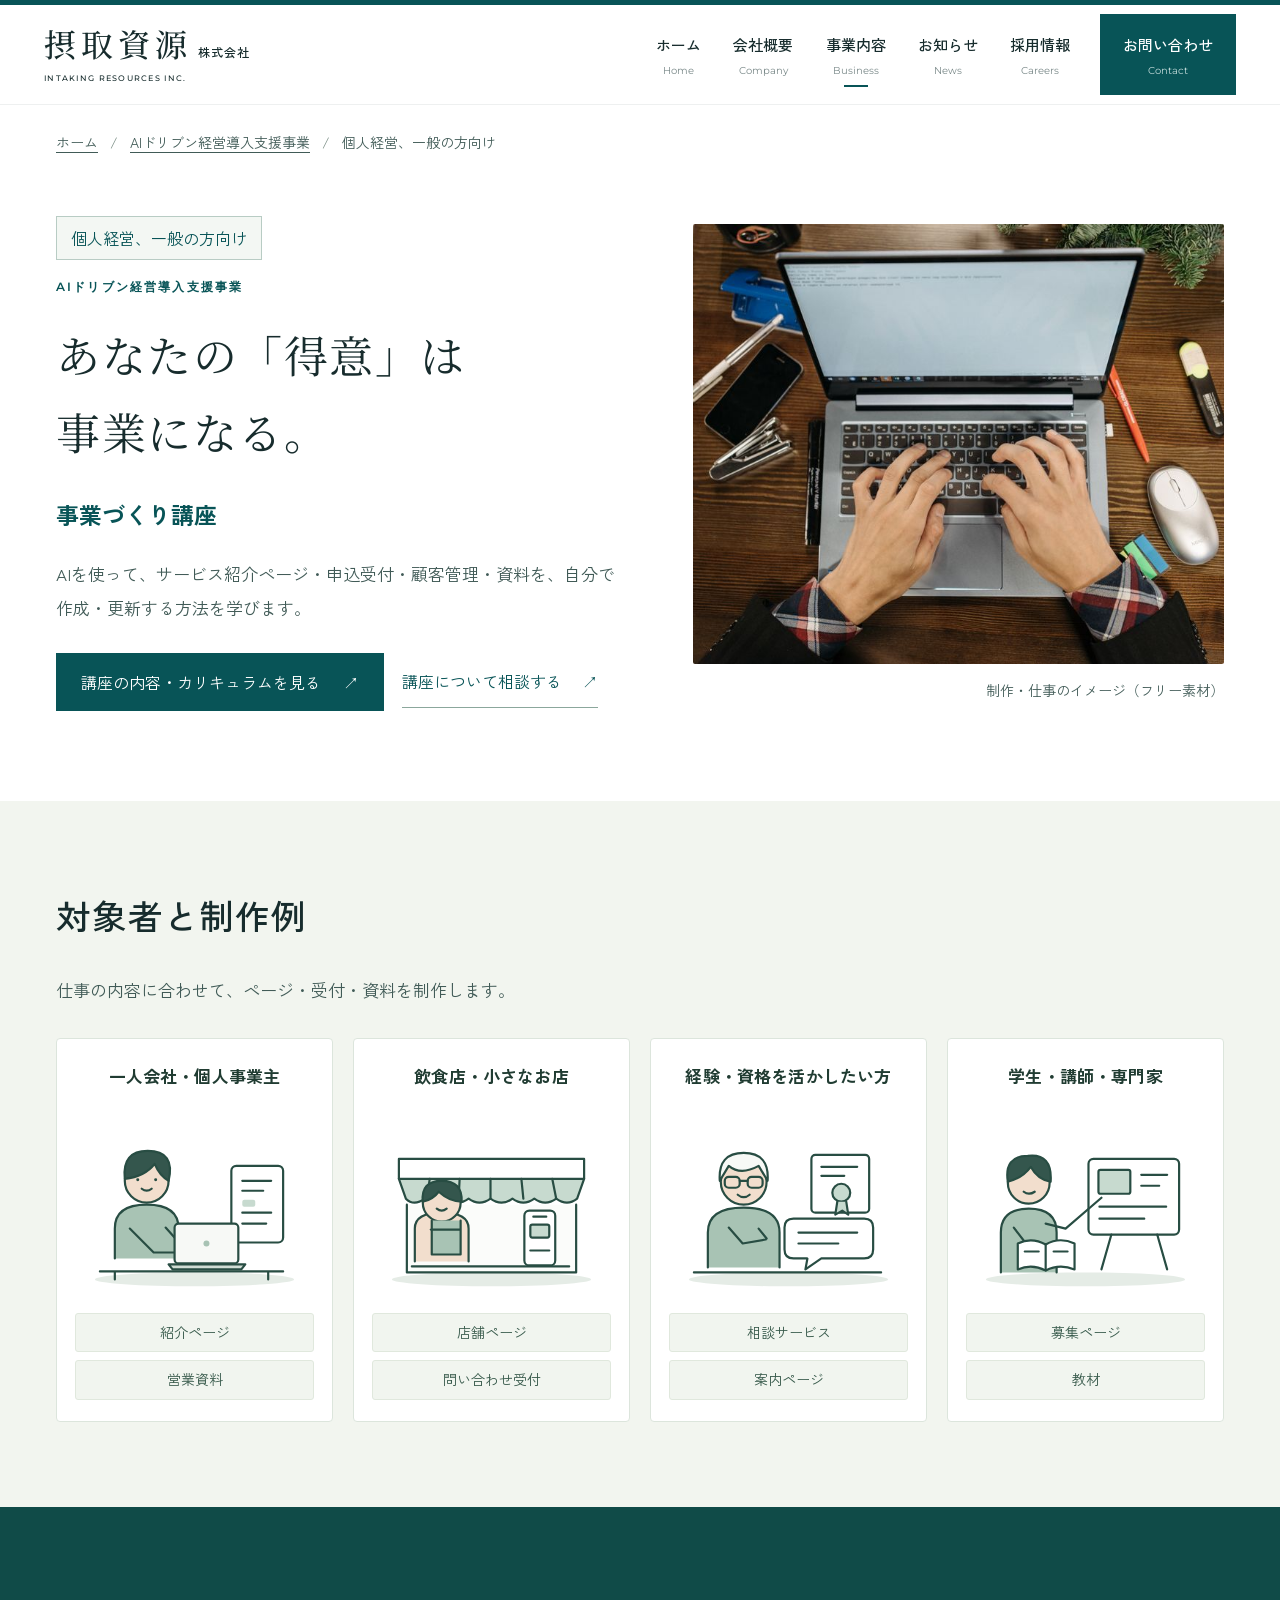
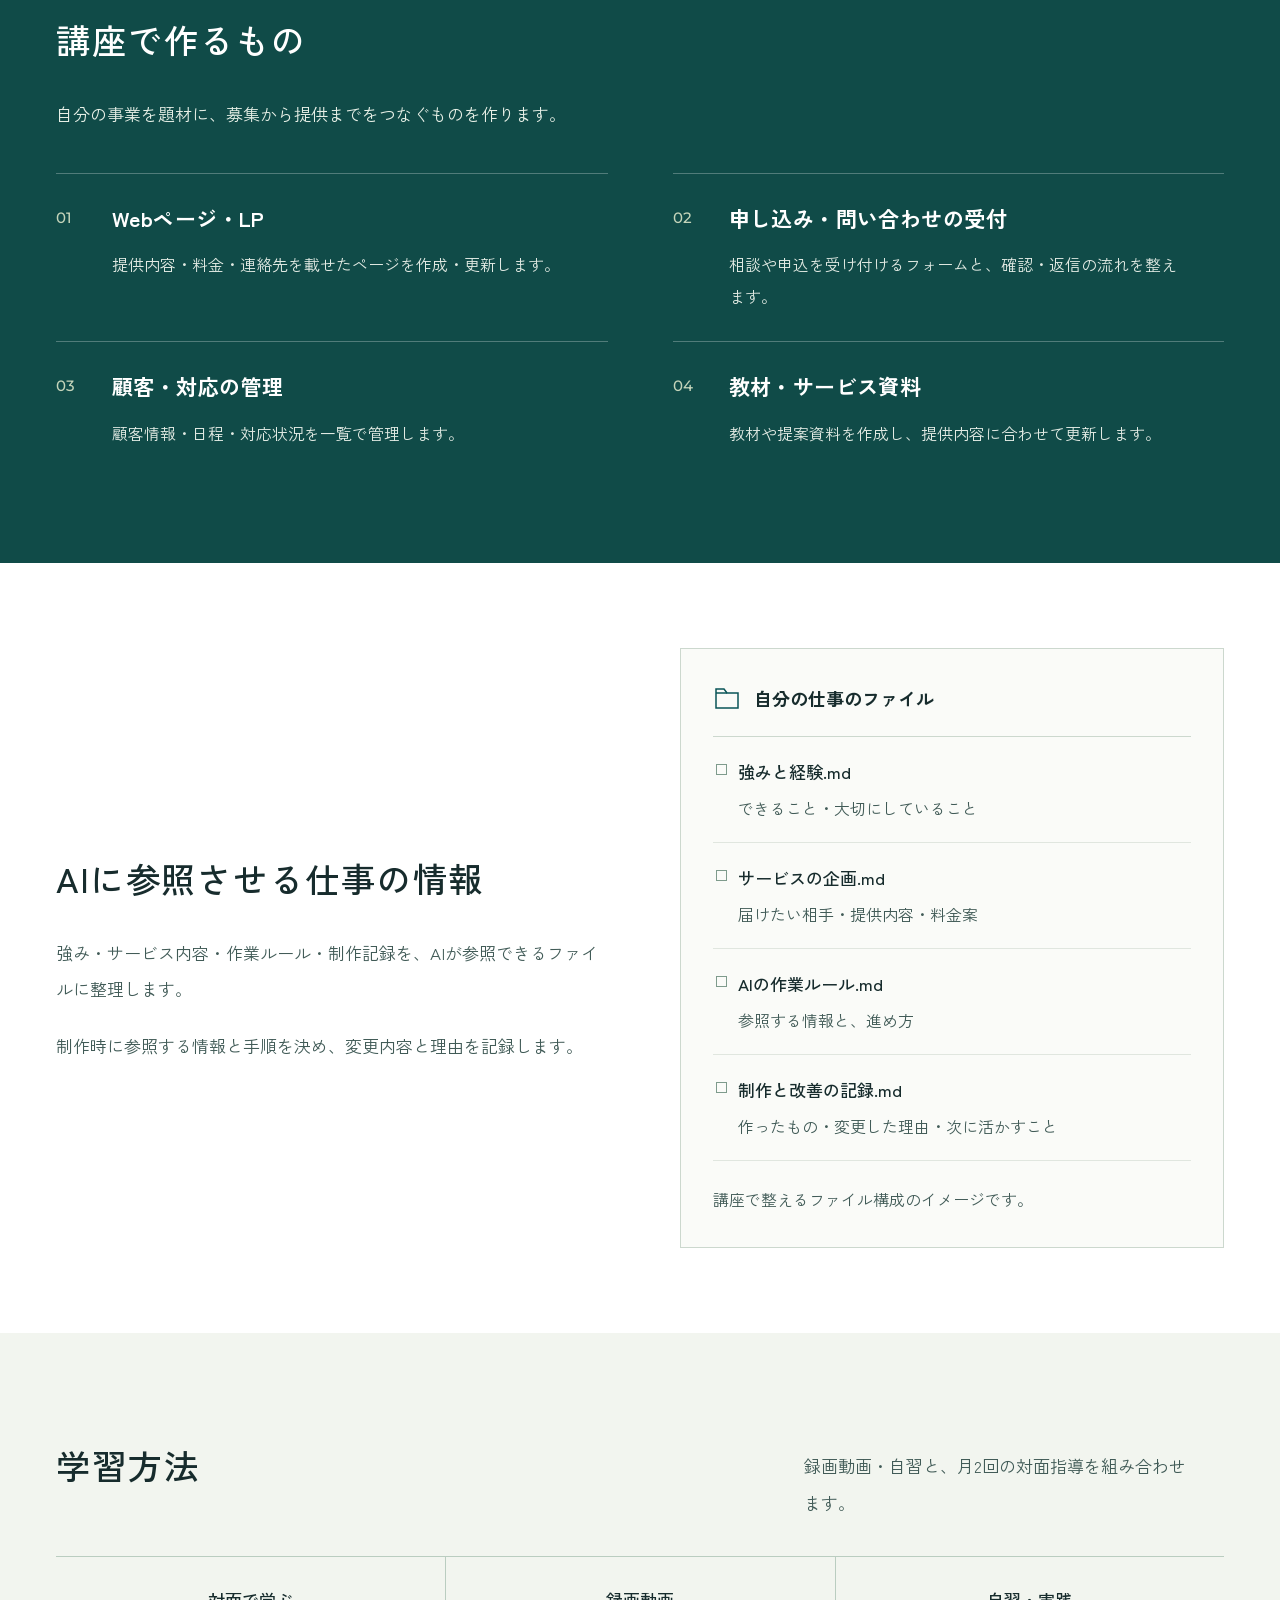
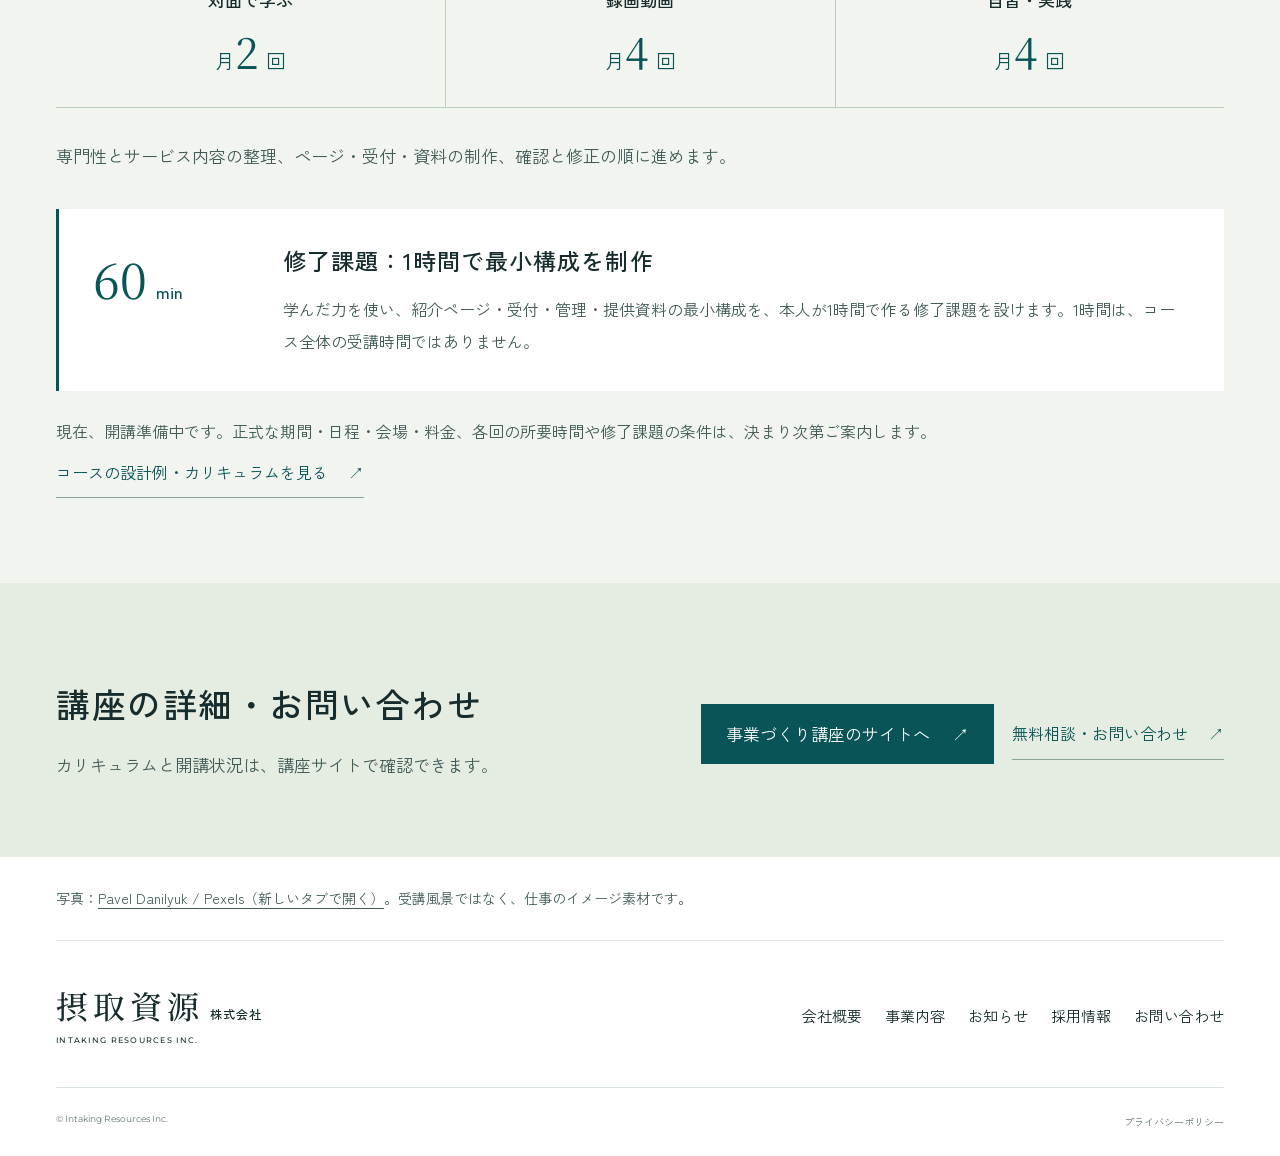
==== commit 73f226c6: "Illustrate course audiences and simplify copy while preserving the main headline" ====
--- a/jigyo-zukuri.html
+++ b/jigyo-zukuri.html
@@ -2,15 +2,15 @@
 <html lang="ja"><head>
 <meta charset="utf-8"><meta name="viewport" content="width=device-width,initial-scale=1">
 <title>事業づくり講座｜個人経営、一般の方向け｜摂取資源株式会社</title>
-<meta name="description" content="あなたの「得意」は事業になる。一人会社・個人事業主・飲食店・専門性を持つ方へ。仕事の情報をAIが参照できるファイルに整理し、Webページ・受付・顧客管理・資料を自分で作る力を学ぶ講座です。">
+<meta name="description" content="個人・小規模事業者向けの事業づくり講座。AIを使った紹介ページ・申込受付・顧客管理・資料の作成と更新を学びます。対象者、制作例、学習方法をご案内します。">
 <link rel="canonical" href="https://intakingresources.com/jigyo-zukuri.html">
 <meta property="og:title" content="あなたの「得意」は事業になる。｜事業づくり講座">
-<meta property="og:description" content="AIドリブン経営導入支援事業の、個人経営・一般向けプログラム。自分の知識や経験を、必要な人へ届ける仕組みを学びます。">
+<meta property="og:description" content="対象者と制作例、AIを使ったページ・受付・顧客管理・資料の制作、学習方法をご案内します。">
 <meta property="og:type" content="website"><meta property="og:url" content="https://intakingresources.com/jigyo-zukuri.html"><meta property="og:image" content="https://intakingresources.com/assets/course-work.jpg">
 <link rel="icon" href="data:image/svg+xml,%3Csvg xmlns='http://www.w3.org/2000/svg' viewBox='0 0 64 64'%3E%3Crect width='64' height='64' rx='8' fill='%23085457'/%3E%3Ctext x='32' y='45' text-anchor='middle' fill='white' font-size='40'%3E摂%3C/text%3E%3C/svg%3E">
 <link rel="preconnect" href="https://fonts.googleapis.com"><link rel="preconnect" href="https://fonts.gstatic.com" crossorigin><link href="https://fonts.googleapis.com/css2?family=Montserrat:wght@400;500;600;700&family=Noto+Serif+JP:wght@400;500&family=Zen+Kaku+Gothic+New:wght@400;500;700&display=swap" rel="stylesheet">
 
-<link rel="stylesheet" href="styles.css?v=20261015-13"><link rel="stylesheet" href="course-guide.css?v=20261017-14"><script src="course-guide.js?v=20261017-14" defer></script>
+<link rel="stylesheet" href="styles.css?v=20261015-13"><link rel="stylesheet" href="course-guide.css?v=20261018-20"><script src="course-guide.js?v=20261017-14" defer></script>
 </head><body class="guide-page">
 <a class="skip-link" href="#main">本文へ移動</a>
 <header class="site-header"><div class="header-inner"><a class="brand" href="/#view-top" data-view="top" aria-label="摂取資源株式会社 ホーム"><span class="brand-ja">摂取資源<span>株式会社</span></span><span class="brand-en">INTAKING RESOURCES INC.</span></a><nav class="desktop-nav" aria-label="メインメニュー"><a href="/#view-top" data-view="top" class="nav-link"><span>ホーム</span><small>Home</small></a><a href="/#view-about" data-view="about" class="nav-link"><span>会社概要</span><small>Company</small></a><a href="/#view-services" data-view="services" class="nav-link" aria-current="page"><span>事業内容</span><small>Business</small></a><a href="/#view-news" data-view="news" class="nav-link"><span>お知らせ</span><small>News</small></a><a href="/#view-careers" data-view="careers" class="nav-link"><span>採用情報</span><small>Careers</small></a><a href="/#view-contact" data-view="contact" class="nav-link nav-contact"><span>お問い合わせ</span><small>Contact</small></a></nav><button id="menu-button" class="menu-button" aria-expanded="false" aria-controls="mobile-nav" aria-label="メニューを開く"><span></span><span></span><small>MENU</small></button></div><nav id="mobile-nav" class="mobile-nav" aria-label="スマートフォンメニュー" hidden><a href="/#view-top" data-view="top" class="nav-link"><span>ホーム</span><small>Home</small></a><a href="/#view-about" data-view="about" class="nav-link"><span>会社概要</span><small>Company</small></a><a href="/#view-services" data-view="services" class="nav-link" aria-current="page"><span>事業内容</span><small>Business</small></a><a href="/#view-news" data-view="news" class="nav-link"><span>お知らせ</span><small>News</small></a><a href="/#view-careers" data-view="careers" class="nav-link"><span>採用情報</span><small>Careers</small></a><a href="/#view-contact" data-view="contact" class="nav-link nav-contact"><span>お問い合わせ</span><small>Contact</small></a></nav></header>
@@ -20,32 +20,29 @@
   <div><span class="guide-audience">個人経営、一般の方向け</span><span class="eyebrow">AIドリブン経営導入支援事業</span>
     <h1 id="guide-title">あなたの「得意」は<br>事業になる。</h1>
     <p class="guide-service-name">事業づくり講座</p>
-    <p class="guide-lead">知識、技術、経験を、必要とする人へ。<br>AIを使い、自分の事業のWebページや資料、<br>申し込みを受ける仕組みを作る力を学びます。</p>
+    <p class="guide-lead">AIを使って、サービス紹介ページ・申込受付・顧客管理・資料を、自分で作成・更新する方法を学びます。</p>
     <div class="guide-actions"><a class="solid-link" href="https://sesshu-jigyo-course.web.app/">講座の内容・カリキュラムを見る <span aria-hidden="true">↗</span></a><a class="guide-text-link" href="https://sesshu-jigyo-course.web.app/#contact">講座について相談する <span aria-hidden="true">↗</span></a></div>
   </div>
   <figure><img src="assets/course-work.jpg" width="900" height="600" alt="ノートPCで制作を進める手元。仕事のイメージ写真" fetchpriority="high"><figcaption>制作・仕事のイメージ（フリー素材）</figcaption></figure>
 </section>
-<section class="guide-section guide-intro" aria-labelledby="guide-for-title"><div class="wrap">
-  <div class="guide-two-col"><div><span class="eyebrow">FOR YOUR BUSINESS</span><h2 id="guide-for-title">提供できるものはある。<br>あとは、届ける仕組み。</h2></div><div class="guide-copy"><p>教えられること、相談に乗れること、自信のある商品。すでに価値はあるのに、Webでの発信や受付の準備で止まっていませんか。</p><p>新しく始める方も、すでに事業を営む方も。今ある得意に、自分で形にして届ける力を足していきます。</p></div></div>
-  <ul class="guide-examples"><li><strong>一人会社・個人事業主</strong><p>紹介ページや営業資料を、自分で作り、更新したい。</p></li><li><strong>飲食店・小さなお店</strong><p>お店や商品の魅力を伝え、問い合わせの流れを整えたい。</p></li><li><strong>経験・資格を活かしたい方</strong><p>退職後も、専門知識を指導や相談の仕事につなげたい。</p></li><li><strong>学生・講師・専門家</strong><p>教える力や技術を、募集ページや教材と合わせて届けたい。</p></li></ul>
-</div></section>
+<section id="audience" class="guide-section guide-intro" aria-labelledby="guide-for-title"><div class="wrap"><h2 id="guide-for-title">対象者と制作例</h2><p class="guide-copy">仕事の内容に合わせて、ページ・受付・資料を制作します。</p><ul class="guide-examples" aria-label="対象者と制作例"><li><h3>一人会社・個人事業主</h3><svg class="audience-art" viewBox="0 0 240 165" aria-hidden="true" focusable="false"><ellipse cx="120" cy="150" rx="100" ry="7" fill="#e5ece6"/><g stroke="#284d43" stroke-width="2.2" stroke-linecap="round" stroke-linejoin="round"><rect x="157" y="36" width="52" height="77" rx="5" fill="#fff"/><path d="M168 51h29M168 61h21M168 83h29M168 94h24" fill="none"/><rect x="168" y="70" width="13" height="7" rx="2" fill="#c7dacf" stroke="none"/><path d="M40 129V99q0-24 32-24t32 24v30" fill="#a8c3b4"/><circle cx="72" cy="51" r="22" fill="#f2decd"/><path d="M50 49q-3-28 23-28 28 0 21 30-9-5-14-17-10 13-30 15" fill="#34564d"/><path d="M67 59q5 4 10 0" fill="none"/><circle cx="63" cy="50" r="1.5" fill="#284d43" stroke="none"/><circle cx="81" cy="50" r="1.5" fill="#284d43" stroke="none"/><path d="M55 99l24 24h26M91 98l17 19" fill="none"/><rect x="100" y="94" width="64" height="40" rx="4" fill="#f7f9f6"/><path d="M94 135h77l-4 5h-69z" fill="#d0ddd4"/><circle cx="132" cy="114" r="3" fill="#a8c3b4" stroke="none"/><path d="M25 142h184M40 143v7M194 143v7" fill="none"/></g></svg><div class="audience-outputs"><span>紹介ページ</span><span>営業資料</span></div></li><li><h3>飲食店・小さなお店</h3><svg class="audience-art" viewBox="0 0 240 165" aria-hidden="true" focusable="false"><ellipse cx="120" cy="150" rx="100" ry="7" fill="#e5ece6"/><g stroke="#284d43" stroke-width="2.2" stroke-linecap="round" stroke-linejoin="round"><path d="M27 49V29h186v20" fill="#fff"/><path d="M27 49h186l-7 20q-10 8-21 0-11 8-22 0-11 8-22 0-11 8-22 0-11 8-22 0-11 8-22 0-11 8-22 0-11 8-19 0z" fill="#c7dacf"/><path d="M58 49l-3 20M88 49l-1 20M119 49v20M150 49l2 20M181 49l4 20" fill="none"/><path d="M35 75v68h170V75" fill="#fbfcfa"/><path d="M43 132V99q0-16 27-16t27 16v33" fill="#f2decd"/><circle cx="70" cy="73" r="19" fill="#f2decd"/><path d="M51 72q-2-21 19-21t20 21q-12 0-23-10-6 8-16 10" fill="#34564d"/><path d="M60 91v34h29V91M59 100h30" fill="#a8c3b4"/><path d="M65 79q5 4 10 0" fill="none"/><rect x="153" y="81" width="31" height="55" rx="5" fill="#fff"/><path d="M162 87h13M159 121h19" fill="none"/><rect x="159" y="95" width="19" height="13" rx="2" fill="#c7dacf"/><path d="M40 137h158" fill="none"/></g></svg><div class="audience-outputs"><span>店舗ページ</span><span>問い合わせ受付</span></div></li><li><h3>経験・資格を活かしたい方</h3><svg class="audience-art" viewBox="0 0 240 165" aria-hidden="true" focusable="false"><ellipse cx="120" cy="150" rx="100" ry="7" fill="#e5ece6"/><g stroke="#284d43" stroke-width="2.2" stroke-linecap="round" stroke-linejoin="round"><rect x="143" y="25" width="58" height="58" rx="4" fill="#fff"/><path d="M153 37h36M153 46h23" fill="none"/><circle cx="173" cy="63" r="9" fill="#c7dacf"/><path d="M169 72l-2 13 7-4 6 4-2-13" fill="#c7dacf"/><path d="M39 138v-35q0-25 36-25t36 25v35" fill="#a8c3b4"/><circle cx="75" cy="52" r="23" fill="#f2decd"/><path d="M51 51q-2-28 24-28t24 28l-9-15q-18 10-30 0z" fill="#f7f9f6"/><rect x="56" y="47" width="15" height="11" rx="4" fill="none"/><rect x="79" y="47" width="15" height="11" rx="4" fill="none"/><path d="M71 51h8M69 65q6 5 12 0" fill="none"/><path d="M60 98l14 16 23-4M90 99l8 10" fill="none"/><path d="M116 98q0-9 9-9h71q9 0 9 9v22q0 9-9 9h-43l-16 11 2-11h-14q-9 0-9-9z" fill="#fff"/><path d="M130 103h59M130 114h40" fill="none"/><path d="M25 143h188" fill="none"/></g></svg><div class="audience-outputs"><span>相談サービス</span><span>案内ページ</span></div></li><li><h3>学生・講師・専門家</h3><svg class="audience-art" viewBox="0 0 240 165" aria-hidden="true" focusable="false"><ellipse cx="120" cy="150" rx="100" ry="7" fill="#e5ece6"/><g stroke="#284d43" stroke-width="2.2" stroke-linecap="round" stroke-linejoin="round"><rect x="123" y="29" width="91" height="76" rx="5" fill="#fff"/><rect x="133" y="40" width="32" height="24" rx="2" fill="#c7dacf"/><path d="M176 45h26M176 56h18M134 77h67M134 89h45M146 105l-10 35M192 105l10 35" fill="none"/><path d="M35 143v-40q0-24 28-24t28 24v40" fill="#a8c3b4"/><circle cx="63" cy="53" r="21" fill="#f2decd"/><path d="M42 52q-4-26 20-26 25-3 23 26-13-2-20-15-8 11-23 15" fill="#34564d"/><path d="M58 62q5 4 11 0M80 94l20 5 36-31M48 98l13 17" fill="none"/><path d="M52 114q14-7 28 1 14-8 29-1v26q-15-6-29 1-14-7-28-1z" fill="#fff"/><path d="M80 115v26M59 122h14M88 122h14" fill="none"/></g></svg><div class="audience-outputs"><span>募集ページ</span><span>教材</span></div></li></ul></div></section>
 <section class="guide-section guide-deliverables" aria-labelledby="guide-output-title"><div class="wrap">
-  <span class="eyebrow">WHAT YOU WILL CREATE</span><h2 id="guide-output-title">相談の先へ。<br>自分で作り、使えるように。</h2><p class="guide-copy">自分の事業を題材に、募集から提供までをつなぐものを作ります。</p>
-  <ol class="guide-output-list"><li><span>01</span><div><h3>Webページ・LP</h3><p>誰に何を提供するかを伝えるページ。内容の変更も、自分の手で進めます。</p></div></li><li><span>02</span><div><h3>申し込み・問い合わせの受付</h3><p>興味を持った方が相談できる入口と、その後のご案内の流れを整えます。</p></div></li><li><span>03</span><div><h3>顧客・対応の管理</h3><p>お客様の情報、日程、対応状況を整理し、次に何をするか分かる管理表へ。</p></div></li><li><span>04</span><div><h3>教材・サービス資料</h3><p>専門知識を教材や提案資料に。相手や内容に合わせて、更新して使います。</p></div></li></ol>
+  <h2 id="guide-output-title">講座で作るもの</h2><p class="guide-copy">自分の事業を題材に、募集から提供までをつなぐものを作ります。</p>
+  <ol class="guide-output-list"><li><span>01</span><div><h3>Webページ・LP</h3><p>提供内容・料金・連絡先を載せたページを作成・更新します。</p></div></li><li><span>02</span><div><h3>申し込み・問い合わせの受付</h3><p>相談や申込を受け付けるフォームと、確認・返信の流れを整えます。</p></div></li><li><span>03</span><div><h3>顧客・対応の管理</h3><p>顧客情報・日程・対応状況を一覧で管理します。</p></div></li><li><span>04</span><div><h3>教材・サービス資料</h3><p>教材や提案資料を作成し、提供内容に合わせて更新します。</p></div></li></ol>
 </div></section>
 <section class="guide-section" aria-labelledby="guide-files-title"><div class="wrap guide-two-col guide-foundation">
-  <div><span class="eyebrow">THE FOUNDATION</span><h2 id="guide-files-title">自分の仕事がわかる、<br>AIの土台をつくる。</h2><div class="guide-copy"><p>AIが仕事の背景を参照できるように、強み、サービスの内容、大切にしたい考え方を「仕事のファイル」にまとめます。</p><p>どの情報を読み、どんな手順で作業するか。そのルールと、制作して改善した記録も残す。新しいサービスを作るときにも使える、仕事の土台を育てます。</p></div></div>
+  <div><h2 id="guide-files-title">AIに参照させる仕事の情報</h2><div class="guide-copy"><p>強み・サービス内容・作業ルール・制作記録を、AIが参照できるファイルに整理します。</p><p>制作時に参照する情報と手順を決め、変更内容と理由を記録します。</p></div></div>
   <div class="guide-file-box"><div class="guide-file-top"><svg viewBox="0 0 28 28" aria-hidden="true"><path d="M3 8V5h8l3 4h11v15H3V8z"/><path d="M3 9h11"/></svg>自分の仕事のファイル</div><ul class="guide-files"><li><strong>強みと経験.md</strong><p>できること・大切にしていること</p></li><li><strong>サービスの企画.md</strong><p>届けたい相手・提供内容・料金案</p></li><li><strong>AIの作業ルール.md</strong><p>参照する情報と、進め方</p></li><li><strong>制作と改善の記録.md</strong><p>作ったもの・変更した理由・次に活かすこと</p></li></ul><p class="guide-file-note">講座で整えるファイル構成のイメージです。</p></div>
 </div></section>
 <section class="guide-section guide-learning" aria-labelledby="guide-learn-title"><div class="wrap">
-  <div class="guide-learning-heading"><div><span class="eyebrow">HOW YOU LEARN</span><h2 id="guide-learn-title">動画で学び、自分で試し、<br>対面で確かめる。</h2></div><p class="guide-copy">完成品を受け取るだけでなく、作り、確かめ、直せるように。自分の題材で実践を重ねます。</p></div>
+  <div class="guide-learning-heading"><div><h2 id="guide-learn-title">学習方法</h2></div><p class="guide-copy">録画動画・自習と、月2回の対面指導を組み合わせます。</p></div>
   <dl class="guide-learning-rhythm" aria-label="1ヶ月の基本構成"><div><dt>対面で学ぶ</dt><dd>月<b>2</b>回</dd></div><div><dt>録画動画</dt><dd>月<b>4</b>回</dd></div><div><dt>自習・実践</dt><dd>月<b>4</b>回</dd></div></dl>
-  <p class="guide-copy">専門性とサービスの整理から、ページ・受付・資料の制作、試行と改善へ。段階を踏んで、自分で事業を動かす力を身につけます。</p>
-  <div class="guide-challenge"><span>60<small>min</small></span><div><h3>最後は、1時間で事業づくり。</h3><p>学んだ力を使い、紹介ページ・受付・管理・提供資料の最小構成を、本人が1時間で作る修了課題を設けます。1時間は、コース全体の受講時間ではありません。</p></div></div>
+  <p class="guide-copy">専門性とサービス内容の整理、ページ・受付・資料の制作、確認と修正の順に進めます。</p>
+  <div class="guide-challenge"><span>60<small>min</small></span><div><h3>修了課題：1時間で最小構成を制作</h3><p>学んだ力を使い、紹介ページ・受付・管理・提供資料の最小構成を、本人が1時間で作る修了課題を設けます。1時間は、コース全体の受講時間ではありません。</p></div></div>
   <p class="guide-note">現在、開講準備中です。正式な期間・日程・会場・料金、各回の所要時間や修了課題の条件は、決まり次第ご案内します。</p>
   <a class="guide-text-link" href="https://sesshu-jigyo-course.web.app/#curriculum">コースの設計例・カリキュラムを見る <span aria-hidden="true">↗</span></a>
 </div></section>
-<section class="guide-cta" aria-labelledby="guide-next-title"><div class="wrap guide-cta-inner"><div><span class="eyebrow">YOUR NEXT STEP</span><h2 id="guide-next-title">あなたの得意なら、<br>何ができるでしょう。</h2><p>詳しい講座内容や学び方は、講座サイトでご案内しています。</p></div><div class="guide-actions"><a class="solid-link" href="https://sesshu-jigyo-course.web.app/">事業づくり講座のサイトへ <span aria-hidden="true">↗</span></a><a class="guide-text-link" href="https://sesshu-jigyo-course.web.app/#contact">まずは無料相談・お問い合わせ <span aria-hidden="true">↗</span></a></div></div></section>
+<section class="guide-cta" aria-labelledby="guide-next-title"><div class="wrap guide-cta-inner"><div><h2 id="guide-next-title">講座の詳細・お問い合わせ</h2><p>カリキュラムと開講状況は、講座サイトで確認できます。</p></div><div class="guide-actions"><a class="solid-link" href="https://sesshu-jigyo-course.web.app/">事業づくり講座のサイトへ <span aria-hidden="true">↗</span></a><a class="guide-text-link" href="https://sesshu-jigyo-course.web.app/#contact">無料相談・お問い合わせ <span aria-hidden="true">↗</span></a></div></div></section>
 </main>
 <div class="guide-source wrap">写真：<a href="https://www.pexels.com/photo/hands-typing-on-a-laptop-6405641/" target="_blank" rel="noopener">Pavel Danilyuk / Pexels（新しいタブで開く）</a>。受講風景ではなく、仕事のイメージ素材です。</div>
 <footer class="site-footer wrap"><div class="footer-top"><a class="brand" href="/#view-top" data-view="top"><span class="brand-ja">摂取資源<span>株式会社</span></span><span class="brand-en">INTAKING RESOURCES INC.</span></a><nav aria-label="フッターメニュー"><a href="/#view-about" data-view="about">会社概要</a><a href="/#view-services" data-view="services">事業内容</a><a href="/#view-news" data-view="news">お知らせ</a><a href="/#view-careers" data-view="careers">採用情報</a><a href="/#view-contact" data-view="contact">お問い合わせ</a></nav></div><div class="footer-bottom"><small>© Intaking Resources Inc.</small><a href="/#view-privacy" data-view="privacy">プライバシーポリシー</a></div></footer>
--- a/styles.css
+++ b/styles.css
@@ -48,3 +48,13 @@
 @media(max-width:820px){.showcase-layout{display:block}.showcase-stage{display:none}.showcase-story{display:block;min-height:0;padding:45px 0 55px}.showcase-mobile-visual{display:block;position:relative;height:auto;aspect-ratio:1.2;margin-bottom:30px;border-radius:3px;overflow:hidden}.showcase-message{font-size:30px;margin:17px 0 23px}.showcase-copy h2,.showcase-copy h3{font-size:18px;margin-bottom:17px}.showcase-description,.showcase-support{font-size:14px}.scene-wordmark{font-size:20px}.scene-wordmark>span{font-size:12px}.scene-desktop{top:33%}.scene-phone{top:20%;width:26%}.scene-knowledge>strong{font-size:30px}.pudding-wordmark{font-size:54px}.business-overview .section-heading{margin-bottom:0}.business-overview .section-heading>p{font-size:14px}.team-service-list>div{grid-template-columns:7px 100px 1fr;font-size:12px}.showcase-link{font-size:12px}.business-overview.section-space{padding-bottom:15px}#view-services>.business-overview{padding-bottom:15px}}
 @media(max-width:400px){.showcase-message{font-size:27px}.showcase-copy h2,.showcase-copy h3{font-size:17px}.team-service-list>div{grid-template-columns:6px 88px 1fr;gap:7px;font-size:11px}.team-service-list strong{font-size:12px}.scene-wordmark{font-size:16px}.scene-wordmark>span{font-size:10px}.scene-knowledge>strong{font-size:26px;margin:17px 0 20px}.knowledge-nodes{gap:6px}.knowledge-nodes>span{font-size:9px;padding:8px}.scene-footnote{font-size:8px}}
 @media(prefers-reduced-motion:reduce){.showcase-scene,.showcase-link,.showcase-details summary>span{transition:none}}
+
+/* V17: service name, one clear action, short supporting copy. */
+.business-overview{background:#f6f7f5}.minimal-showcase .showcase-layout{grid-template-columns:1.08fr 1fr;gap:62px}.minimal-showcase .showcase-story{min-height:max(740px,86svh);border:0;padding:55px 0 65px}.minimal-showcase .showcase-copy{width:100%}.minimal-service-panel{padding:35px 38px 40px;background:#fff;min-height:390px;position:relative}.minimal-index{font:500 10px/1.5 var(--en);letter-spacing:.12em;color:#88958e}.minimal-audience{font:700 19px/1.9 var(--sans);letter-spacing:.02em;margin:18px 0 22px;color:#253733}.minimal-service-panel .minimal-name{font:700 clamp(32px,3.3vw,48px)/1.45 var(--sans);letter-spacing:.025em;margin:0;color:#254c4b}.minimal-name>span{display:block}.minimal-name .minimal-note-name{font-size:.54em;margin-top:7px}.minimal-business-type{display:block;font-size:11px;color:#77847d;line-height:1.8;margin-top:14px}.minimal-button{display:flex;align-items:center;justify-content:space-between;gap:22px;max-width:100%;min-height:54px;padding:15px 21px;background:#283735;color:white;font:700 13px/1.7 var(--sans);margin-top:30px;transition:background .2s}.minimal-button:hover{background:#0b2320}.minimal-button>span{font-size:19px;font-weight:400}.minimal-actions .minimal-button{margin-top:30px}.minimal-sub-link{display:inline-flex;align-items:center;gap:22px;font-size:12px;border-bottom:1px solid #aebbb3;padding:7px 0;margin-top:14px;color:#425d52}.minimal-description{padding:24px 16px 0 23px}.minimal-description>p{font-size:15px;line-height:2;color:#41564b}.minimal-description .minimal-track-record{font-size:12px;margin-top:17px;color:#2c4940}.minimal-track-record>strong{font:700 23px/1.6 var(--sans);margin-left:10px;white-space:nowrap}.minimal-track-record>small{display:block;font-size:9px;line-height:1.8;color:#7d8981;margin-top:4px}.minimal-description .minimal-print{font-size:11px;color:#78857d;margin-top:13px}.minimal-service-panel .minimal-pudding-name{font:400 64px/1.1 var(--serif);letter-spacing:0}.minimal-pudding-name>span{display:inline;font:500 23px/1.5 var(--sans);letter-spacing:.1em;margin-left:10px}.minimal-showcase .showcase-stage{height:min(590px,calc(100svh - var(--header) - 75px));margin-top:55px;min-height:370px;overflow:visible}.minimal-showcase .showcase-scene{background:transparent;overflow:visible;inset:0 0 34px}.minimal-showcase .showcase-progress{justify-content:flex-end;gap:14px}.minimal-showcase .showcase-progress span{color:#a4afa8}.minimal-showcase .showcase-progress .is-current{color:#254c4b}.minimal-food{position:relative;width:100%;height:100%;overflow:hidden;background:#f3f2ed;border-radius:3px}.minimal-food>img{width:100%;height:100%;object-fit:cover}.minimal-food>span{position:absolute;bottom:15px;right:15px;font-size:9px;background:#ffffffc7;color:#5d635a;padding:3px 9px}
+@media(max-width:1100px) and (min-width:821px){.minimal-showcase .showcase-layout{gap:38px;grid-template-columns:1fr 1fr}.minimal-service-panel{padding:30px}.minimal-audience{font-size:17px}.minimal-service-panel .minimal-name{font-size:36px}.minimal-button{font-size:12px;padding:15px 16px}.minimal-description{padding-inline:12px}}
+@media(max-width:820px){.minimal-showcase .showcase-layout{display:block}.minimal-showcase .showcase-story{display:flex;flex-direction:column;min-height:0;padding:30px 0 45px}.minimal-showcase .showcase-mobile-visual{order:2;width:100%;aspect-ratio:1.15;margin:25px 0 0;overflow:visible}.minimal-showcase .showcase-copy{display:contents}.minimal-service-panel{order:1;width:100%;min-height:0;padding:26px 27px 30px}.minimal-description{order:3;width:100%;padding:18px 7px 0}.minimal-audience{font-size:18px;margin:13px 0 18px}.minimal-service-panel .minimal-name{font-size:38px}.minimal-button{margin-top:24px;font-size:13px}.minimal-description>p{font-size:14px}.minimal-service-panel .minimal-pudding-name{font-size:56px}.minimal-description .minimal-track-record{margin-top:13px}.minimal-showcase .showcase-stage{display:none}}
+@media(max-width:400px){.minimal-service-panel{padding:22px 23px 26px}.minimal-audience{font-size:16px}.minimal-service-panel .minimal-name{font-size:34px}.minimal-button{font-size:12px;padding:14px 17px}.minimal-description .minimal-track-record{font-size:11px}.minimal-track-record>strong{font-size:21px;margin-left:7px}}
+@media(prefers-reduced-motion:reduce){.minimal-button{transition:none}}
+
+/* AI support: photo supplied by the company representative. */
+.scene-ai-photo{position:relative;width:100%;height:100%;overflow:hidden;border-radius:3px;background:#f3f4f1}.scene-ai-photo>img{display:block;width:100%;height:100%;object-fit:cover;object-position:65% center}.scene-ai-photo>span{position:absolute;right:14px;bottom:14px;font-size:9px;line-height:1.8;color:#45544c;background:#ffffffc9;padding:3px 8px}
--- a/course-guide.css
+++ b/course-guide.css
@@ -3,3 +3,8 @@
 @media(max-width:1000px){.guide-hero{gap:35px}.guide-hero img{height:400px}.guide-two-col{gap:40px}.guide-examples{grid-template-columns:1fr 1fr;gap:25px 0}.guide-examples li:nth-child(3){padding-left:0;border-left:0}.guide-cta-inner{gap:35px}.guide-cta .solid-link{min-width:250px}}
 @media(max-width:820px){.guide-breadcrumb{font-size:14px;padding-top:20px}.guide-hero{grid-template-columns:1fr;padding:20px 0 55px;gap:32px}.guide-hero h1{font-size:39px;margin-top:15px}.guide-hero img{height:auto;max-height:370px;aspect-ratio:1.5;object-position:center 55%}.guide-lead{max-width:640px}.guide-hero figcaption{font-size:14px}.guide-section{padding:60px 0}.guide-two-col{grid-template-columns:1fr;gap:28px}.guide-two-col>.guide-copy{padding-top:0}.guide-two-col h2{margin-bottom:0}.guide-output-list{gap:0 30px}.guide-learning-heading{display:block}.guide-learning-heading>p{max-width:100%}.guide-cta-inner{display:block}.guide-cta-inner .guide-actions{margin-top:28px}.guide-file-box{padding:27px}.guide-challenge{grid-template-columns:110px 1fr;gap:24px;padding:28px}.guide-challenge>span{font-size:40px}}
 @media(max-width:600px){.guide-page .wrap{width:calc(100% - 40px)}.guide-breadcrumb ol{gap:5px 8px}.guide-breadcrumb li+li:before{margin-right:8px}.guide-audience{font-size:15px;margin-bottom:16px}.guide-hero h1{font-size:34px;line-height:1.8}.guide-service-name{font-size:21px}.guide-lead,.guide-copy{font-size:16px}.guide-actions{display:grid;align-items:start;gap:14px}.guide-actions .solid-link{font-size:16px;width:100%;padding:15px 18px;gap:15px;line-height:1.8}.guide-text-link{justify-self:start}.guide-section h2{font-size:27px}.guide-examples{grid-template-columns:1fr;margin-top:28px;gap:0}.guide-examples li,.guide-examples li+li{padding:22px 0;border-left:0;border-bottom:1px solid #ccd8ce}.guide-examples strong{font-size:18px}.guide-output-list{grid-template-columns:1fr;margin-top:28px}.guide-output-list li{gap:13px;grid-template-columns:30px 1fr;padding:25px 0}.guide-output-list h3{font-size:20px}.guide-file-box{padding:22px 20px}.guide-file-top{font-size:17px}.guide-files li{padding-left:21px}.guide-files strong{font-size:16px}.guide-learning-rhythm{margin-top:27px}.guide-learning-rhythm>div{padding:24px 7px}.guide-learning-rhythm dt{font-size:16px}.guide-learning-rhythm dd{font-size:17px}.guide-learning-rhythm dd b{font-size:35px;margin-right:5px}.guide-challenge{grid-template-columns:1fr;gap:10px;padding:25px 21px}.guide-challenge>span{font-size:39px}.guide-challenge h3{font-size:21px}.guide-cta{padding:52px 0}.guide-cta h2{font-size:27px}.guide-cta .solid-link{min-width:0}.ai-audience{padding:19px 18px}.ai-audience h4{font-size:17px}}
+
+/* V20: factual headings and illustrated audience / output cards. */
+.guide-page .guide-hero h1{font-family:var(--serif);font-weight:400;font-size:44px;line-height:1.75}.guide-page .guide-intro h2{margin-top:0}.guide-page .guide-examples{grid-template-columns:repeat(4,minmax(0,1fr));gap:20px;margin:30px 0 0;border:0}.guide-page .guide-examples>li,.guide-page .guide-examples>li+li{padding:23px 18px 21px;border:1px solid #dce5dc;border-radius:4px;background:#fff;min-width:0}.guide-page .guide-examples h3{font:700 17px/1.7 var(--sans);letter-spacing:.01em;min-height:58px;text-align:center;margin:0;color:#203c32}.audience-art{display:block;width:100%;height:auto;aspect-ratio:240/165;margin:10px 0 18px}.audience-outputs{display:grid;gap:8px}.audience-outputs>span{display:block;text-align:center;background:#f1f5ef;border:1px solid #e0e8dd;color:#355849;font-size:14px;line-height:1.7;padding:7px 5px;border-radius:3px}.guide-page .guide-challenge{border-left-color:var(--teal)}.guide-page .guide-hero .guide-audience{margin-bottom:18px}
+@media(max-width:1000px){.guide-page .guide-examples{grid-template-columns:repeat(2,minmax(0,1fr))}.guide-page .audience-art{max-width:260px;margin-inline:auto}.guide-page .guide-examples h3{min-height:30px}}
+@media(max-width:600px){.guide-page .guide-hero h1{font-size:31px;margin-top:14px}.guide-page .guide-examples{grid-template-columns:repeat(2,minmax(0,1fr));gap:12px;margin-top:23px}.guide-page .guide-examples>li,.guide-page .guide-examples>li+li{padding:17px 10px 15px;border:1px solid #dce5dc}.guide-page .guide-examples h3{font-size:15px;line-height:1.6;min-height:48px}.guide-page .audience-art{margin-top:8px;margin-bottom:13px}.audience-outputs{gap:6px}.audience-outputs>span{font-size:12px;padding:6px 3px}.guide-page .guide-intro>.wrap>.guide-copy{font-size:15px}.guide-page .guide-section h2{font-size:25px}.guide-page .guide-challenge h3{font-size:19px}}
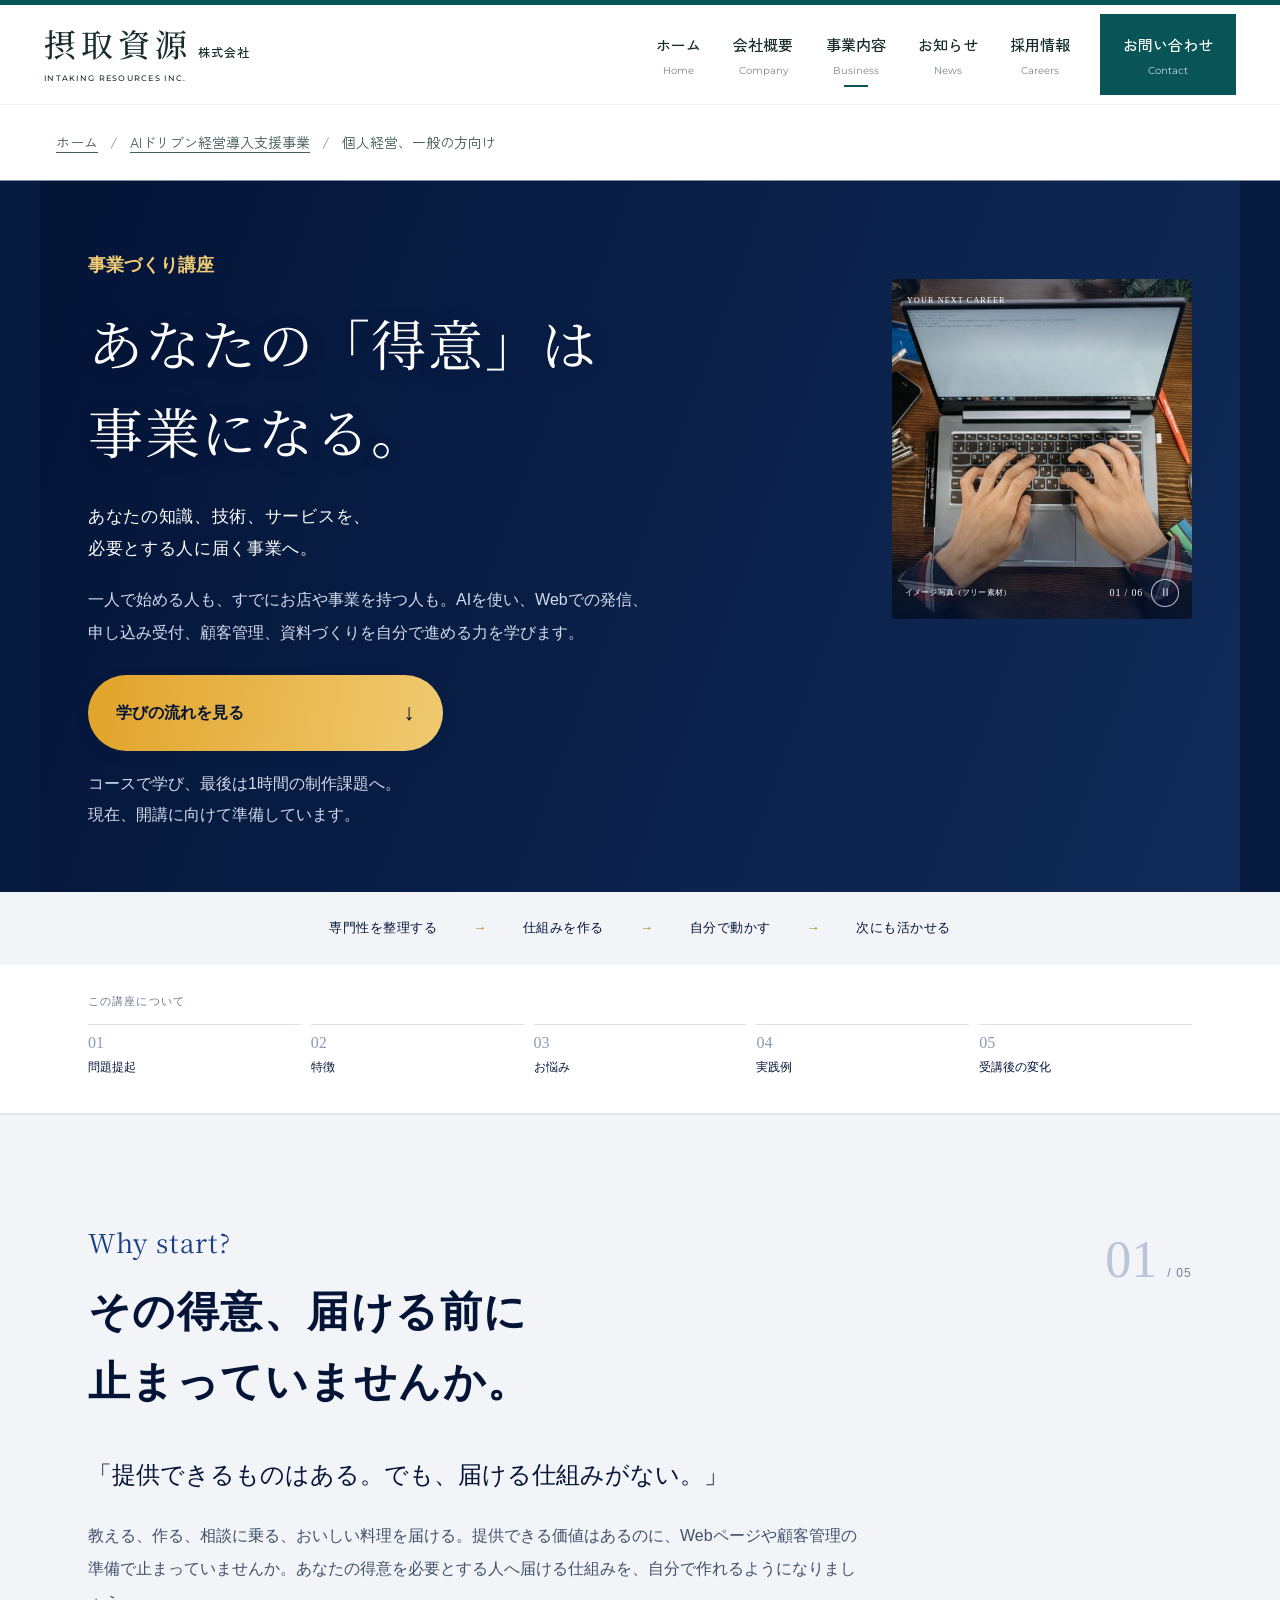
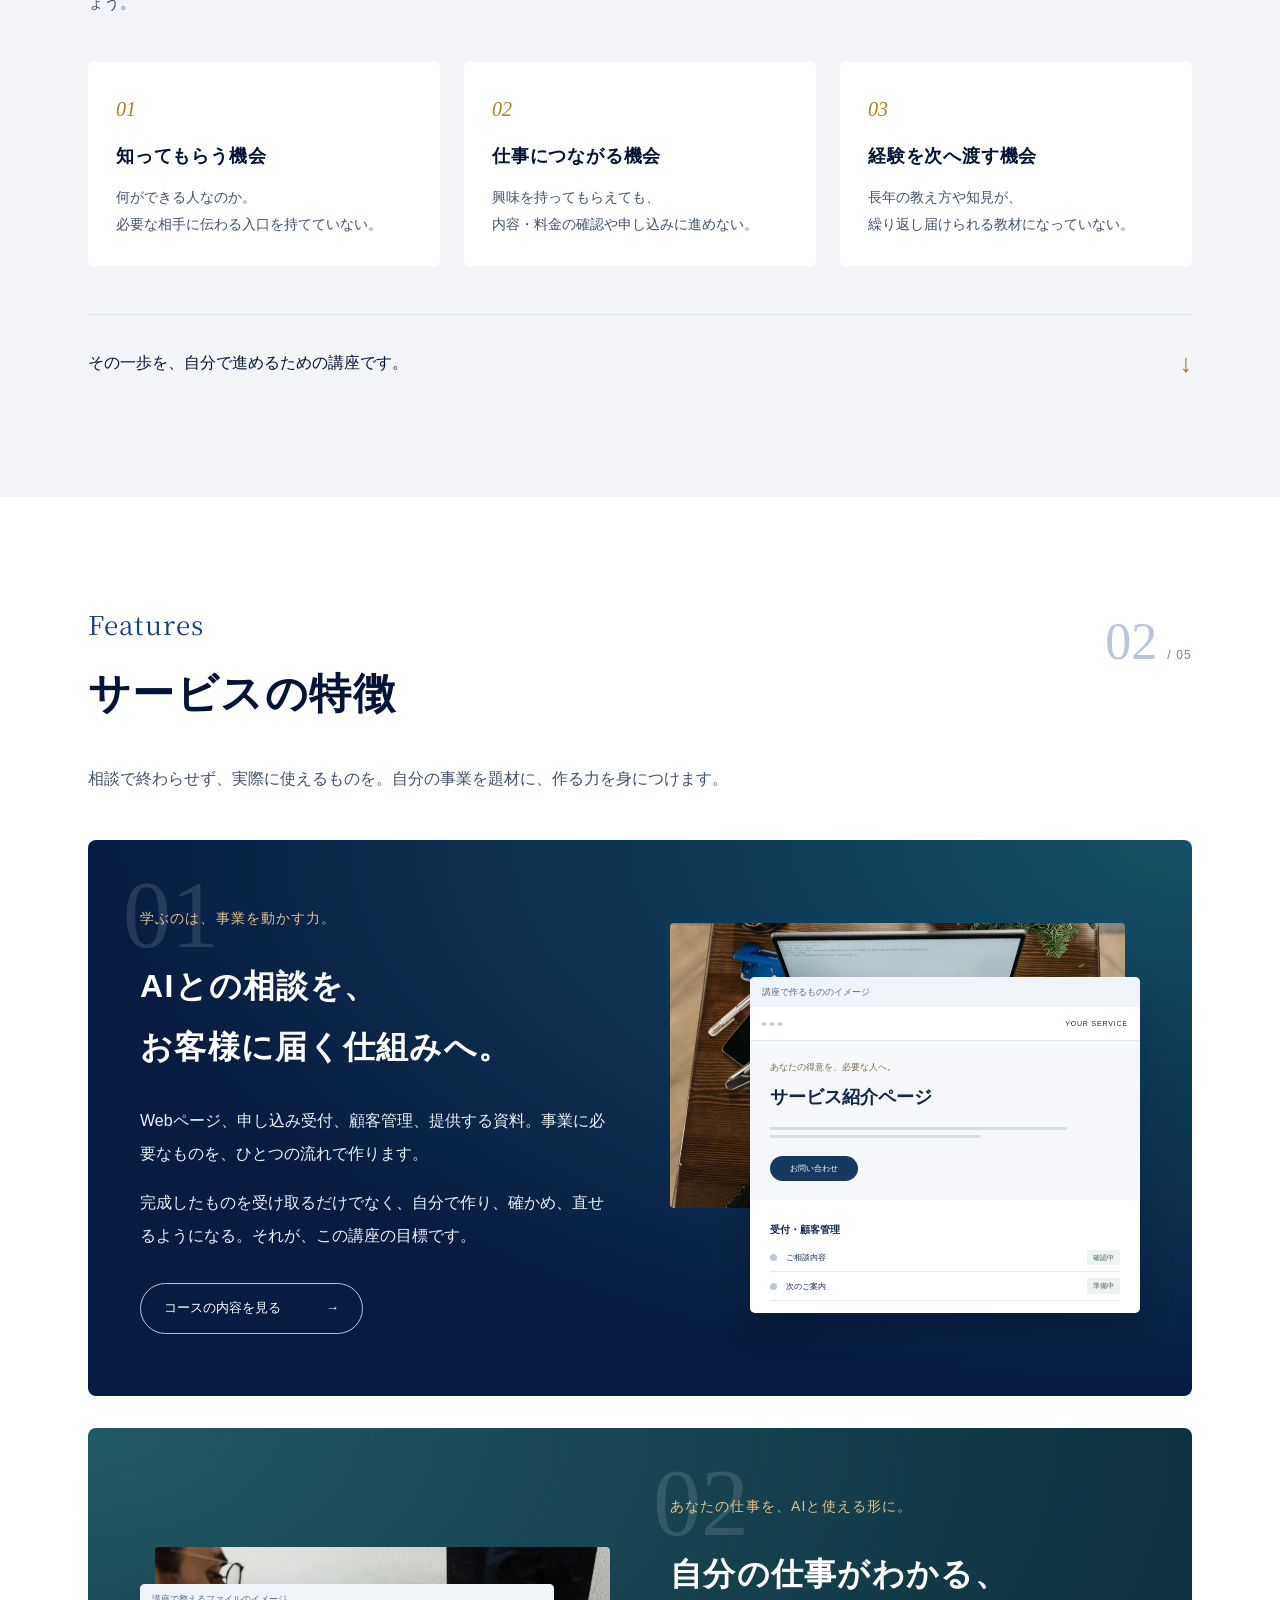
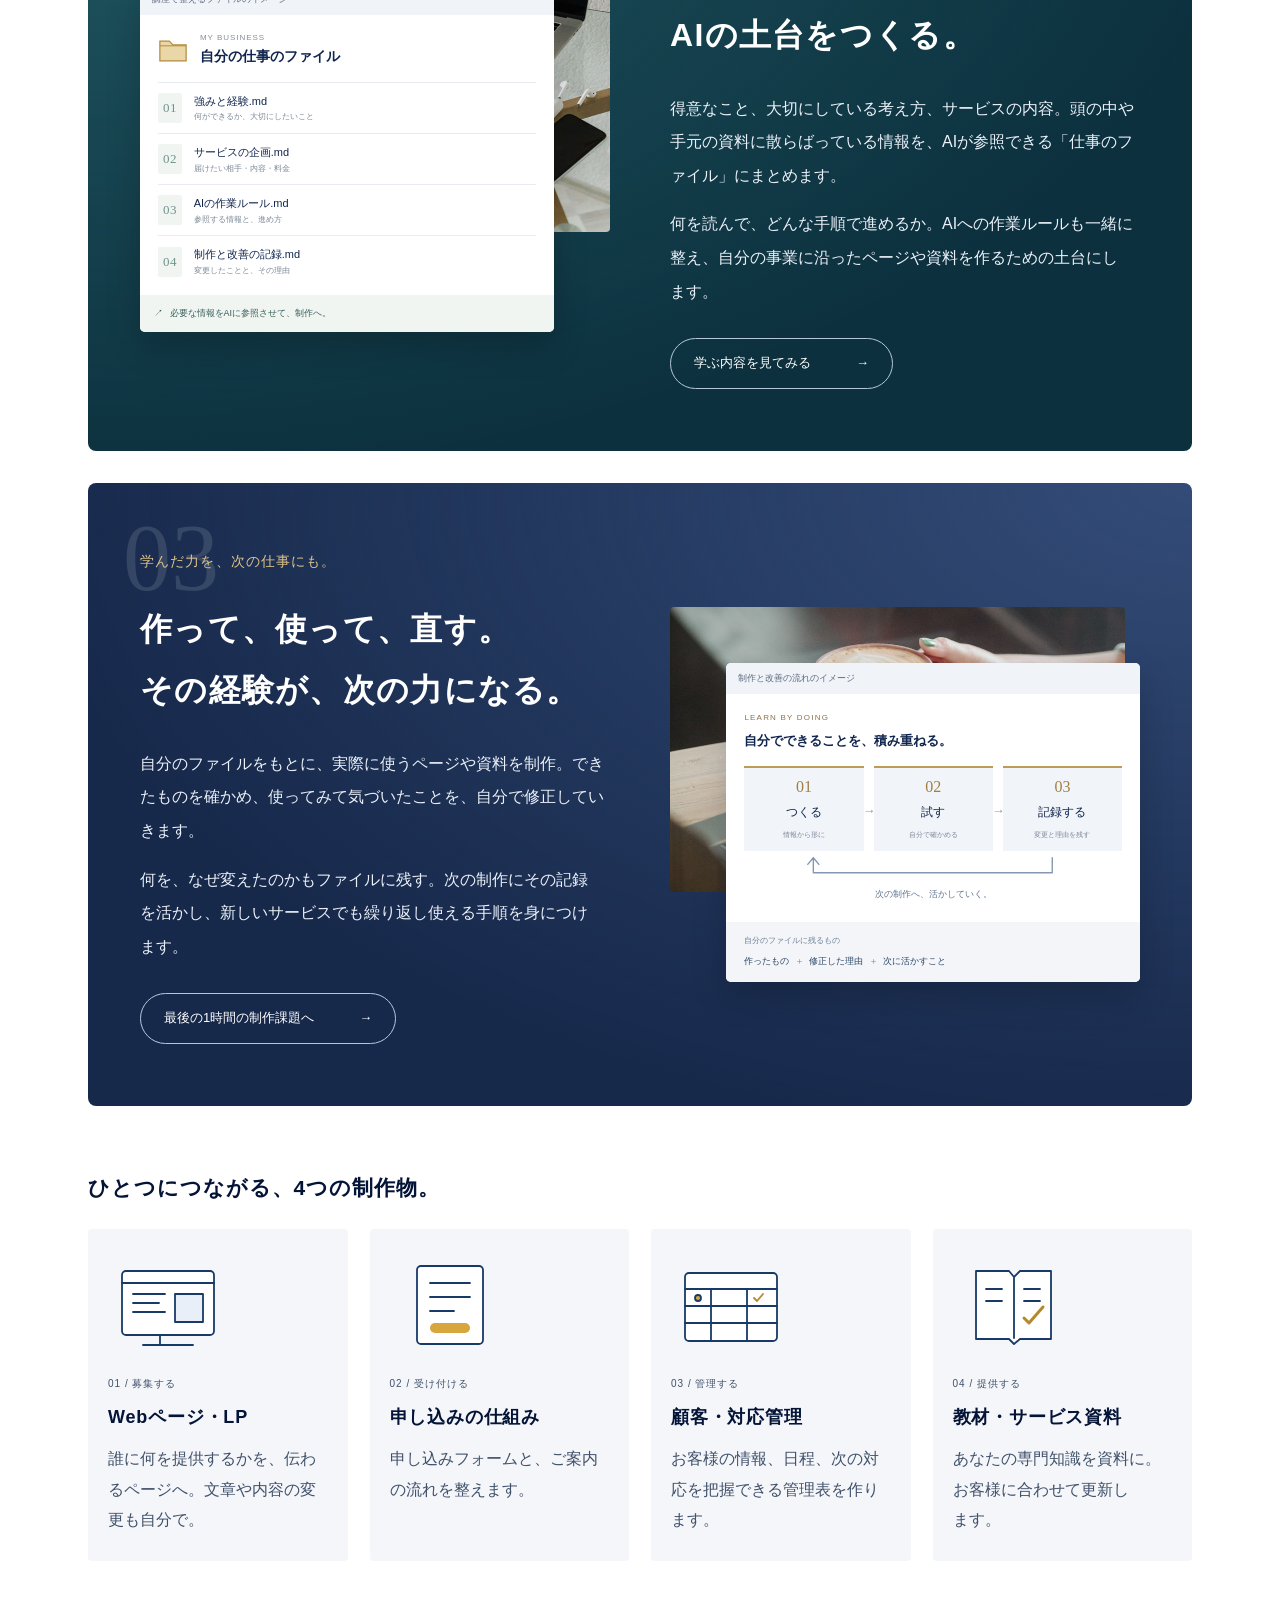
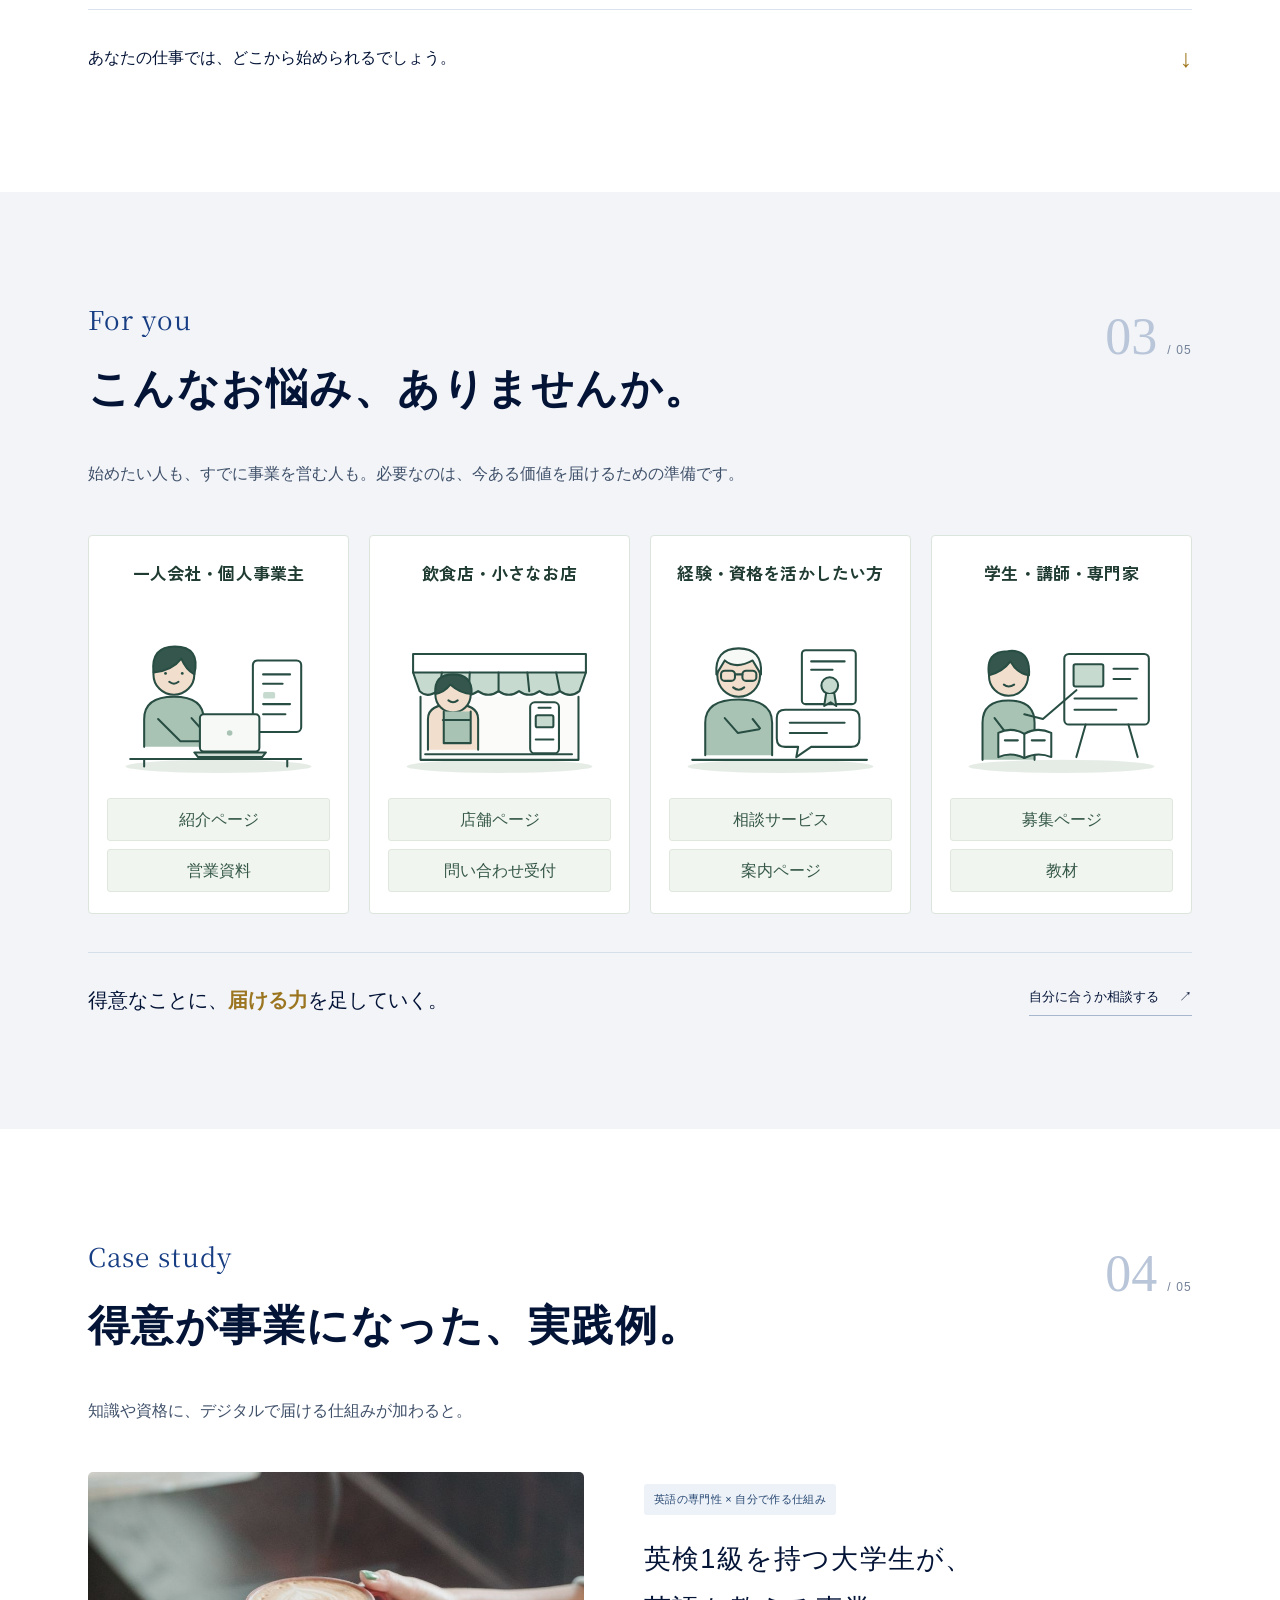
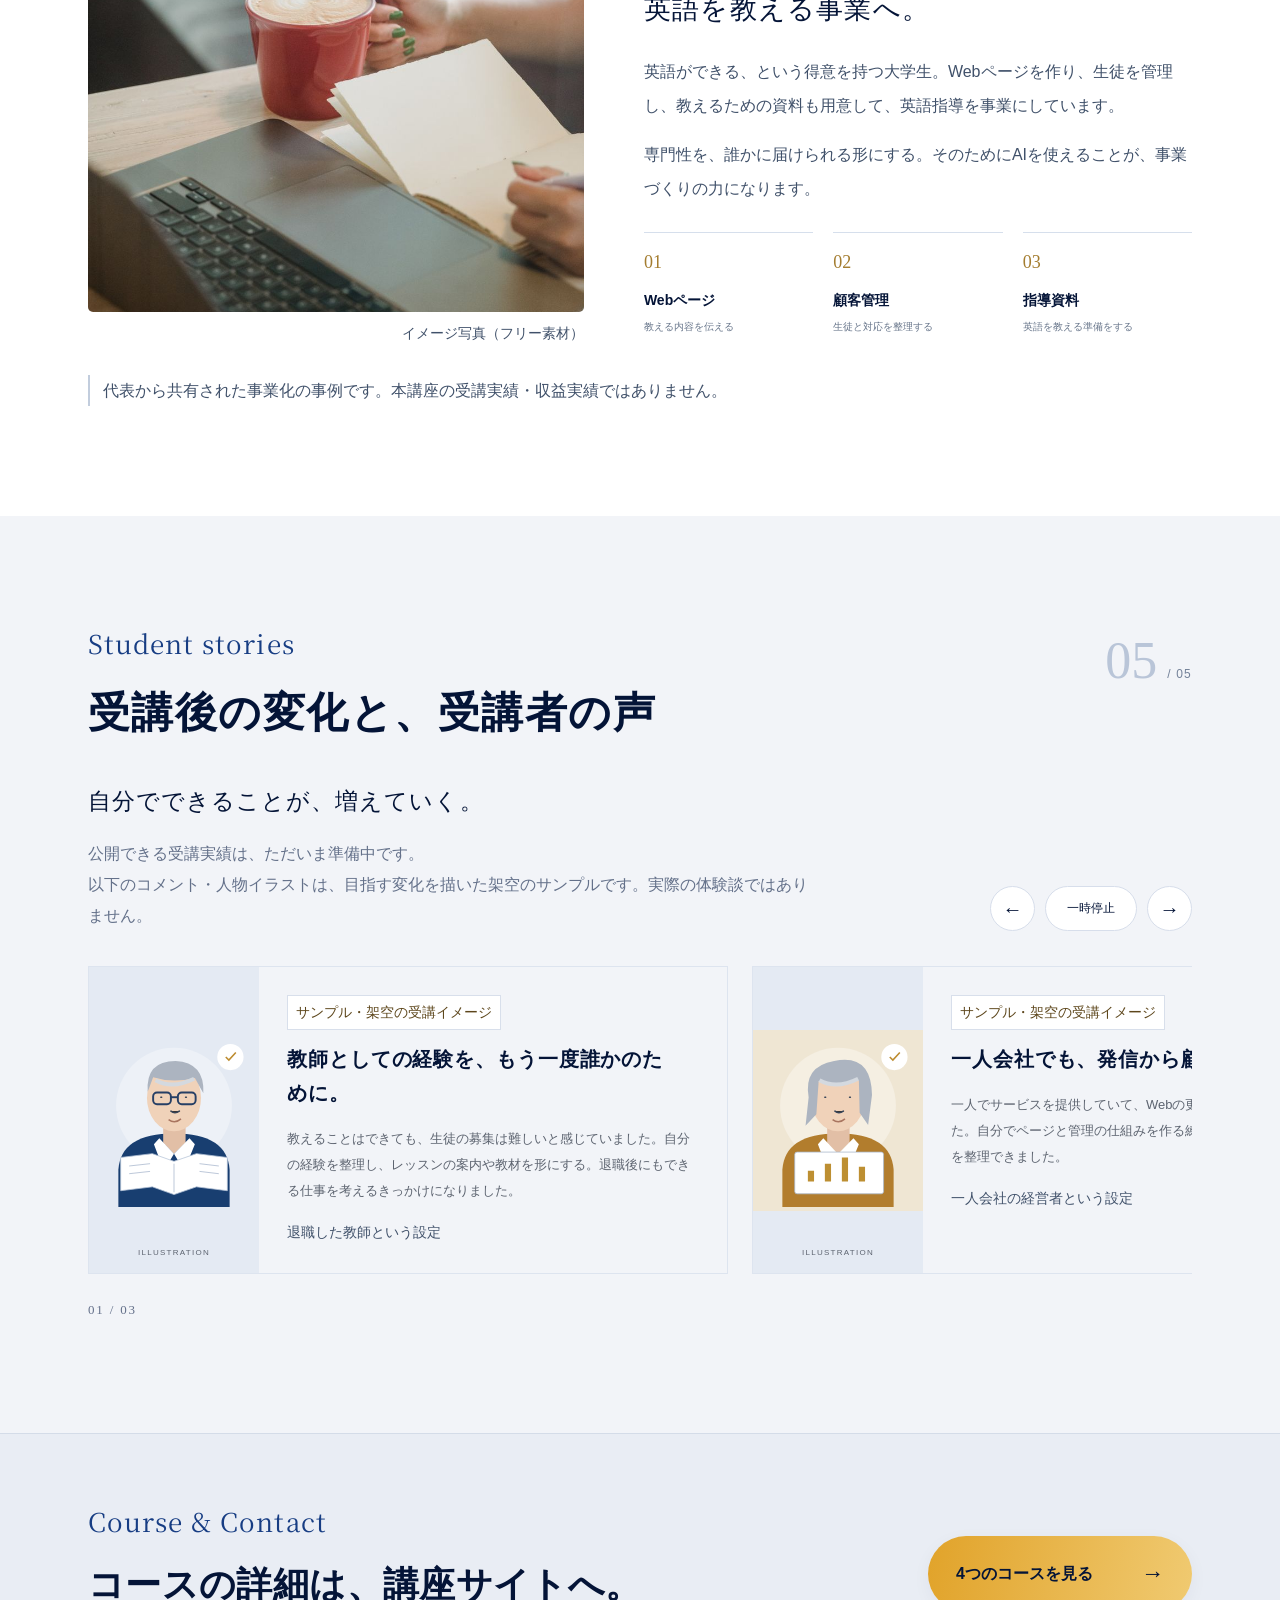
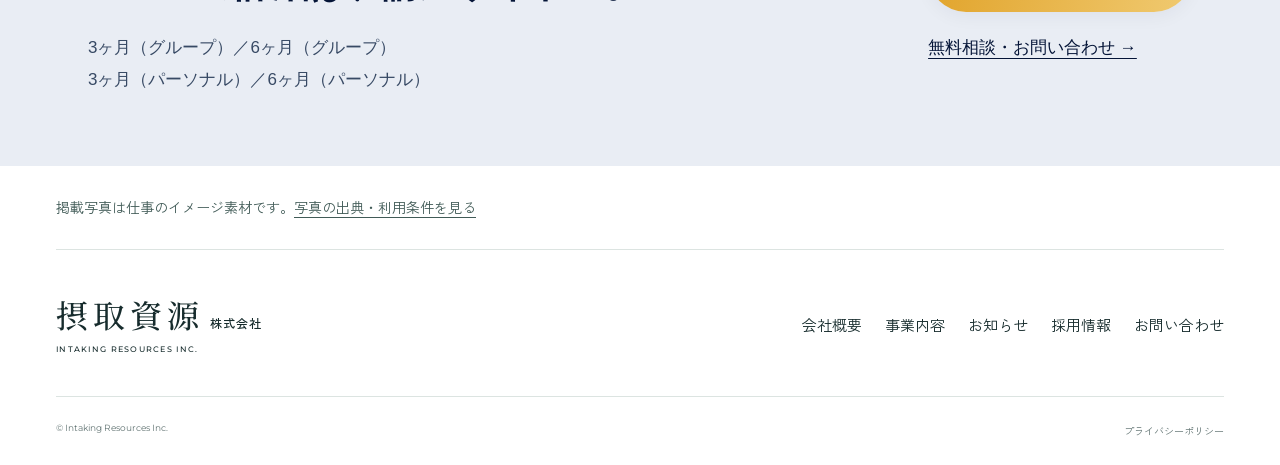
==== commit c90cac10: "Reflect course introduction and link to four course plans" ====
--- a/jigyo-zukuri.html
+++ b/jigyo-zukuri.html
@@ -2,7 +2,7 @@
 <html lang="ja"><head>
 <meta charset="utf-8"><meta name="viewport" content="width=device-width,initial-scale=1">
 <title>事業づくり講座｜個人経営、一般の方向け｜摂取資源株式会社</title>
-<meta name="description" content="個人・小規模事業者向けの事業づくり講座。AIを使った紹介ページ・申込受付・顧客管理・資料の作成と更新を学びます。対象者、制作例、学習方法をご案内します。">
+<meta name="description" content="個人・小規模事業者向けの事業づくり講座。AIを使った紹介ページ・申込受付・顧客管理・資料の作成と更新を学びます。サービスの特徴、対象者、実践例をご案内します。">
 <link rel="canonical" href="https://intakingresources.com/jigyo-zukuri.html">
 <meta property="og:title" content="あなたの「得意」は事業になる。｜事業づくり講座">
 <meta property="og:description" content="対象者と制作例、AIを使ったページ・受付・顧客管理・資料の制作、学習方法をご案内します。">
@@ -11,39 +11,29 @@
 <link rel="preconnect" href="https://fonts.googleapis.com"><link rel="preconnect" href="https://fonts.gstatic.com" crossorigin><link href="https://fonts.googleapis.com/css2?family=Montserrat:wght@400;500;600;700&family=Noto+Serif+JP:wght@400;500&family=Zen+Kaku+Gothic+New:wght@400;500;700&display=swap" rel="stylesheet">
 
 <link rel="stylesheet" href="styles.css?v=20261015-13"><link rel="stylesheet" href="course-guide.css?v=20261018-20"><script src="course-guide.js?v=20261017-14" defer></script>
-</head><body class="guide-page">
+<link rel="stylesheet" href="course-intro.css?v=20261019-21"><script src="course-intro-voices.js?v=20261019-21" defer></script><script src="course-intro-hero.js?v=20261019-21" defer></script></head><body class="guide-page">
 <a class="skip-link" href="#main">本文へ移動</a>
 <header class="site-header"><div class="header-inner"><a class="brand" href="/#view-top" data-view="top" aria-label="摂取資源株式会社 ホーム"><span class="brand-ja">摂取資源<span>株式会社</span></span><span class="brand-en">INTAKING RESOURCES INC.</span></a><nav class="desktop-nav" aria-label="メインメニュー"><a href="/#view-top" data-view="top" class="nav-link"><span>ホーム</span><small>Home</small></a><a href="/#view-about" data-view="about" class="nav-link"><span>会社概要</span><small>Company</small></a><a href="/#view-services" data-view="services" class="nav-link" aria-current="page"><span>事業内容</span><small>Business</small></a><a href="/#view-news" data-view="news" class="nav-link"><span>お知らせ</span><small>News</small></a><a href="/#view-careers" data-view="careers" class="nav-link"><span>採用情報</span><small>Careers</small></a><a href="/#view-contact" data-view="contact" class="nav-link nav-contact"><span>お問い合わせ</span><small>Contact</small></a></nav><button id="menu-button" class="menu-button" aria-expanded="false" aria-controls="mobile-nav" aria-label="メニューを開く"><span></span><span></span><small>MENU</small></button></div><nav id="mobile-nav" class="mobile-nav" aria-label="スマートフォンメニュー" hidden><a href="/#view-top" data-view="top" class="nav-link"><span>ホーム</span><small>Home</small></a><a href="/#view-about" data-view="about" class="nav-link"><span>会社概要</span><small>Company</small></a><a href="/#view-services" data-view="services" class="nav-link" aria-current="page"><span>事業内容</span><small>Business</small></a><a href="/#view-news" data-view="news" class="nav-link"><span>お知らせ</span><small>News</small></a><a href="/#view-careers" data-view="careers" class="nav-link"><span>採用情報</span><small>Careers</small></a><a href="/#view-contact" data-view="contact" class="nav-link nav-contact"><span>お問い合わせ</span><small>Contact</small></a></nav></header>
 <main id="main">
 <nav class="guide-breadcrumb wrap" aria-label="現在の位置"><ol><li><a href="/#view-top">ホーム</a></li><li><a href="/#view-services#biz-ai">AIドリブン経営導入支援事業</a></li><li aria-current="page">個人経営、一般の方向け</li></ol></nav>
-<section class="guide-hero wrap" aria-labelledby="guide-title">
-  <div><span class="guide-audience">個人経営、一般の方向け</span><span class="eyebrow">AIドリブン経営導入支援事業</span>
-    <h1 id="guide-title">あなたの「得意」は<br>事業になる。</h1>
-    <p class="guide-service-name">事業づくり講座</p>
-    <p class="guide-lead">AIを使って、サービス紹介ページ・申込受付・顧客管理・資料を、自分で作成・更新する方法を学びます。</p>
-    <div class="guide-actions"><a class="solid-link" href="https://sesshu-jigyo-course.web.app/">講座の内容・カリキュラムを見る <span aria-hidden="true">↗</span></a><a class="guide-text-link" href="https://sesshu-jigyo-course.web.app/#contact">講座について相談する <span aria-hidden="true">↗</span></a></div>
-  </div>
-  <figure><img src="assets/course-work.jpg" width="900" height="600" alt="ノートPCで制作を進める手元。仕事のイメージ写真" fetchpriority="high"><figcaption>制作・仕事のイメージ（フリー素材）</figcaption></figure>
+<div class="course-intro"><section class="hero wrap" id="top"><div class="hero-copy"><p class="company-course-name">事業づくり講座</p><h1><span>あなたの<span class="hero-inline">「得意」は</span></span><span class="last">事業になる。</span></h1><p class="lead">あなたの知識、技術、サービスを、<br>必要とする人に届く事業へ。</p><p class="hero-desc">一人で始める人も、すでにお店や事業を持つ人も。AIを使い、Webでの発信、申し込み受付、顧客管理、資料づくりを自分で進める力を学びます。</p><a class="button" href="https://sesshu-jigyo-course.web.app/#curriculum">学びの流れを見る <span>↓</span></a><p class="caption">コースで学び、最後は1時間の制作課題へ。<br>現在、開講に向けて準備しています。</p></div>
+<div class="hero-gallery" id="hero-gallery" role="region" aria-roledescription="カルーセル" aria-label="経験を活かした学びと仕事のイメージ写真"><div class="hero-photo-deck"><img class="hero-photo is-current" src="assets/course-intro-work-01.jpg" alt="ノートPCで作業する手元（イメージ写真）" decoding="async" fetchpriority="high"><img class="hero-photo" data-src="assets/course-intro-work-02.jpg" aria-hidden="true" alt="ノートに企画を書き出す仕事風景（イメージ写真）" decoding="async"><img class="hero-photo" data-src="assets/course-intro-work-03.jpg" aria-hidden="true" alt="カフェでPCとノートを使って作業する風景（イメージ写真）" decoding="async"><img class="hero-photo" data-src="assets/course-intro-work-04.jpg" aria-hidden="true" alt="コーヒーを淹れるバリスタの仕事風景（イメージ写真）" decoding="async"><img class="hero-photo" data-src="assets/course-intro-work-05.jpg" aria-hidden="true" alt="厨房で料理を仕上げる仕事風景（イメージ写真）" decoding="async"><img class="hero-photo" data-src="assets/course-intro-work-06.jpg" aria-hidden="true" alt="ろくろで器を作る職人の手元（イメージ写真）" decoding="async"></div><div class="hero-photo-shade" aria-hidden="true"></div><div class="hero-gallery-top"><span>YOUR NEXT CAREER</span><span>得意が、仕事になる。</span></div><div class="hero-gallery-bottom"><span class="photo-disclosure">イメージ写真（フリー素材）</span><div class="hero-gallery-controls"><span id="hero-photo-count" aria-live="off">01 / 06</span><button type="button" id="hero-photo-toggle" aria-pressed="false" aria-label="写真の自動切り替えを停止">Ⅱ</button></div></div></div>
 </section>
-<section id="audience" class="guide-section guide-intro" aria-labelledby="guide-for-title"><div class="wrap"><h2 id="guide-for-title">対象者と制作例</h2><p class="guide-copy">仕事の内容に合わせて、ページ・受付・資料を制作します。</p><ul class="guide-examples" aria-label="対象者と制作例"><li><h3>一人会社・個人事業主</h3><svg class="audience-art" viewBox="0 0 240 165" aria-hidden="true" focusable="false"><ellipse cx="120" cy="150" rx="100" ry="7" fill="#e5ece6"/><g stroke="#284d43" stroke-width="2.2" stroke-linecap="round" stroke-linejoin="round"><rect x="157" y="36" width="52" height="77" rx="5" fill="#fff"/><path d="M168 51h29M168 61h21M168 83h29M168 94h24" fill="none"/><rect x="168" y="70" width="13" height="7" rx="2" fill="#c7dacf" stroke="none"/><path d="M40 129V99q0-24 32-24t32 24v30" fill="#a8c3b4"/><circle cx="72" cy="51" r="22" fill="#f2decd"/><path d="M50 49q-3-28 23-28 28 0 21 30-9-5-14-17-10 13-30 15" fill="#34564d"/><path d="M67 59q5 4 10 0" fill="none"/><circle cx="63" cy="50" r="1.5" fill="#284d43" stroke="none"/><circle cx="81" cy="50" r="1.5" fill="#284d43" stroke="none"/><path d="M55 99l24 24h26M91 98l17 19" fill="none"/><rect x="100" y="94" width="64" height="40" rx="4" fill="#f7f9f6"/><path d="M94 135h77l-4 5h-69z" fill="#d0ddd4"/><circle cx="132" cy="114" r="3" fill="#a8c3b4" stroke="none"/><path d="M25 142h184M40 143v7M194 143v7" fill="none"/></g></svg><div class="audience-outputs"><span>紹介ページ</span><span>営業資料</span></div></li><li><h3>飲食店・小さなお店</h3><svg class="audience-art" viewBox="0 0 240 165" aria-hidden="true" focusable="false"><ellipse cx="120" cy="150" rx="100" ry="7" fill="#e5ece6"/><g stroke="#284d43" stroke-width="2.2" stroke-linecap="round" stroke-linejoin="round"><path d="M27 49V29h186v20" fill="#fff"/><path d="M27 49h186l-7 20q-10 8-21 0-11 8-22 0-11 8-22 0-11 8-22 0-11 8-22 0-11 8-22 0-11 8-22 0-11 8-19 0z" fill="#c7dacf"/><path d="M58 49l-3 20M88 49l-1 20M119 49v20M150 49l2 20M181 49l4 20" fill="none"/><path d="M35 75v68h170V75" fill="#fbfcfa"/><path d="M43 132V99q0-16 27-16t27 16v33" fill="#f2decd"/><circle cx="70" cy="73" r="19" fill="#f2decd"/><path d="M51 72q-2-21 19-21t20 21q-12 0-23-10-6 8-16 10" fill="#34564d"/><path d="M60 91v34h29V91M59 100h30" fill="#a8c3b4"/><path d="M65 79q5 4 10 0" fill="none"/><rect x="153" y="81" width="31" height="55" rx="5" fill="#fff"/><path d="M162 87h13M159 121h19" fill="none"/><rect x="159" y="95" width="19" height="13" rx="2" fill="#c7dacf"/><path d="M40 137h158" fill="none"/></g></svg><div class="audience-outputs"><span>店舗ページ</span><span>問い合わせ受付</span></div></li><li><h3>経験・資格を活かしたい方</h3><svg class="audience-art" viewBox="0 0 240 165" aria-hidden="true" focusable="false"><ellipse cx="120" cy="150" rx="100" ry="7" fill="#e5ece6"/><g stroke="#284d43" stroke-width="2.2" stroke-linecap="round" stroke-linejoin="round"><rect x="143" y="25" width="58" height="58" rx="4" fill="#fff"/><path d="M153 37h36M153 46h23" fill="none"/><circle cx="173" cy="63" r="9" fill="#c7dacf"/><path d="M169 72l-2 13 7-4 6 4-2-13" fill="#c7dacf"/><path d="M39 138v-35q0-25 36-25t36 25v35" fill="#a8c3b4"/><circle cx="75" cy="52" r="23" fill="#f2decd"/><path d="M51 51q-2-28 24-28t24 28l-9-15q-18 10-30 0z" fill="#f7f9f6"/><rect x="56" y="47" width="15" height="11" rx="4" fill="none"/><rect x="79" y="47" width="15" height="11" rx="4" fill="none"/><path d="M71 51h8M69 65q6 5 12 0" fill="none"/><path d="M60 98l14 16 23-4M90 99l8 10" fill="none"/><path d="M116 98q0-9 9-9h71q9 0 9 9v22q0 9-9 9h-43l-16 11 2-11h-14q-9 0-9-9z" fill="#fff"/><path d="M130 103h59M130 114h40" fill="none"/><path d="M25 143h188" fill="none"/></g></svg><div class="audience-outputs"><span>相談サービス</span><span>案内ページ</span></div></li><li><h3>学生・講師・専門家</h3><svg class="audience-art" viewBox="0 0 240 165" aria-hidden="true" focusable="false"><ellipse cx="120" cy="150" rx="100" ry="7" fill="#e5ece6"/><g stroke="#284d43" stroke-width="2.2" stroke-linecap="round" stroke-linejoin="round"><rect x="123" y="29" width="91" height="76" rx="5" fill="#fff"/><rect x="133" y="40" width="32" height="24" rx="2" fill="#c7dacf"/><path d="M176 45h26M176 56h18M134 77h67M134 89h45M146 105l-10 35M192 105l10 35" fill="none"/><path d="M35 143v-40q0-24 28-24t28 24v40" fill="#a8c3b4"/><circle cx="63" cy="53" r="21" fill="#f2decd"/><path d="M42 52q-4-26 20-26 25-3 23 26-13-2-20-15-8 11-23 15" fill="#34564d"/><path d="M58 62q5 4 11 0M80 94l20 5 36-31M48 98l13 17" fill="none"/><path d="M52 114q14-7 28 1 14-8 29-1v26q-15-6-29 1-14-7-28-1z" fill="#fff"/><path d="M80 115v26M59 122h14M88 122h14" fill="none"/></g></svg><div class="audience-outputs"><span>募集ページ</span><span>教材</span></div></li></ul></div></section>
-<section class="guide-section guide-deliverables" aria-labelledby="guide-output-title"><div class="wrap">
-  <h2 id="guide-output-title">講座で作るもの</h2><p class="guide-copy">自分の事業を題材に、募集から提供までをつなぐものを作ります。</p>
-  <ol class="guide-output-list"><li><span>01</span><div><h3>Webページ・LP</h3><p>提供内容・料金・連絡先を載せたページを作成・更新します。</p></div></li><li><span>02</span><div><h3>申し込み・問い合わせの受付</h3><p>相談や申込を受け付けるフォームと、確認・返信の流れを整えます。</p></div></li><li><span>03</span><div><h3>顧客・対応の管理</h3><p>顧客情報・日程・対応状況を一覧で管理します。</p></div></li><li><span>04</span><div><h3>教材・サービス資料</h3><p>教材や提案資料を作成し、提供内容に合わせて更新します。</p></div></li></ol>
-</div></section>
-<section class="guide-section" aria-labelledby="guide-files-title"><div class="wrap guide-two-col guide-foundation">
-  <div><h2 id="guide-files-title">AIに参照させる仕事の情報</h2><div class="guide-copy"><p>強み・サービス内容・作業ルール・制作記録を、AIが参照できるファイルに整理します。</p><p>制作時に参照する情報と手順を決め、変更内容と理由を記録します。</p></div></div>
-  <div class="guide-file-box"><div class="guide-file-top"><svg viewBox="0 0 28 28" aria-hidden="true"><path d="M3 8V5h8l3 4h11v15H3V8z"/><path d="M3 9h11"/></svg>自分の仕事のファイル</div><ul class="guide-files"><li><strong>強みと経験.md</strong><p>できること・大切にしていること</p></li><li><strong>サービスの企画.md</strong><p>届けたい相手・提供内容・料金案</p></li><li><strong>AIの作業ルール.md</strong><p>参照する情報と、進め方</p></li><li><strong>制作と改善の記録.md</strong><p>作ったもの・変更した理由・次に活かすこと</p></li></ul><p class="guide-file-note">講座で整えるファイル構成のイメージです。</p></div>
-</div></section>
-<section class="guide-section guide-learning" aria-labelledby="guide-learn-title"><div class="wrap">
-  <div class="guide-learning-heading"><div><h2 id="guide-learn-title">学習方法</h2></div><p class="guide-copy">録画動画・自習と、月2回の対面指導を組み合わせます。</p></div>
-  <dl class="guide-learning-rhythm" aria-label="1ヶ月の基本構成"><div><dt>対面で学ぶ</dt><dd>月<b>2</b>回</dd></div><div><dt>録画動画</dt><dd>月<b>4</b>回</dd></div><div><dt>自習・実践</dt><dd>月<b>4</b>回</dd></div></dl>
-  <p class="guide-copy">専門性とサービス内容の整理、ページ・受付・資料の制作、確認と修正の順に進めます。</p>
-  <div class="guide-challenge"><span>60<small>min</small></span><div><h3>修了課題：1時間で最小構成を制作</h3><p>学んだ力を使い、紹介ページ・受付・管理・提供資料の最小構成を、本人が1時間で作る修了課題を設けます。1時間は、コース全体の受講時間ではありません。</p></div></div>
-  <p class="guide-note">現在、開講準備中です。正式な期間・日程・会場・料金、各回の所要時間や修了課題の条件は、決まり次第ご案内します。</p>
-  <a class="guide-text-link" href="https://sesshu-jigyo-course.web.app/#curriculum">コースの設計例・カリキュラムを見る <span aria-hidden="true">↗</span></a>
-</div></section>
-<section class="guide-cta" aria-labelledby="guide-next-title"><div class="wrap guide-cta-inner"><div><h2 id="guide-next-title">講座の詳細・お問い合わせ</h2><p>カリキュラムと開講状況は、講座サイトで確認できます。</p></div><div class="guide-actions"><a class="solid-link" href="https://sesshu-jigyo-course.web.app/">事業づくり講座のサイトへ <span aria-hidden="true">↗</span></a><a class="guide-text-link" href="https://sesshu-jigyo-course.web.app/#contact">無料相談・お問い合わせ <span aria-hidden="true">↗</span></a></div></div></section>
+<div class="promise-strip"><span>専門性を整理する</span><b>→</b><span>仕組みを作る</span><b>→</b><span>自分で動かす</span><b>→</b><span>次にも活かせる</span></div>
+<nav class="chapter-nav" aria-label="ページの流れ"><div class="wrap"><span class="chapter-nav-label">この講座について</span><ol><li><a href="#opportunity"><span>01</span>問題提起</a></li><li><a href="#features"><span>02</span>特徴</a></li><li><a href="#audience"><span>03</span>お悩み</a></li><li><a href="#cases"><span>04</span>実践例</a></li><li><a href="#voices"><span>05</span>受講後の変化</a></li></ol></div></nav>
+<section class="section chapter chapter-problem" id="opportunity"><div class="wrap"><div class="chapter-heading"><div><p class="chapter-en">Why start?</p><h2>その得意、届ける前に<br>止まっていませんか。</h2></div><span class="chapter-index" aria-label="第1章">01<small>/ 05</small></span></div><div class="problem-intro"><div><p class="large-text">「提供できるものはある。でも、届ける仕組みがない。」</p><p>教える、作る、相談に乗る、おいしい料理を届ける。提供できる価値はあるのに、Webページや顧客管理の準備で止まっていませんか。あなたの得意を必要とする人へ届ける仕組みを、自分で作れるようになりましょう。</p></div></div><div class="loss-grid"><article><span>01</span><h3>知ってもらう機会</h3><p>何ができる人なのか。<br>必要な相手に伝わる入口を持てていない。</p></article><article><span>02</span><h3>仕事につながる機会</h3><p>興味を持ってもらえても、<br>内容・料金の確認や申し込みに進めない。</p></article><article><span>03</span><h3>経験を次へ渡す機会</h3><p>長年の教え方や知見が、<br>繰り返し届けられる教材になっていない。</p></article></div>
+<p class="chapter-bridge">その一歩を、自分で進めるための講座です。<span aria-hidden="true">↓</span></p></div></section>
+<section class="section chapter chapter-features" id="features"><div class="wrap"><div class="chapter-heading"><div><p class="chapter-en">Features</p><h2>サービスの特徴</h2></div><span class="chapter-index" aria-label="第2章">02<small>/ 05</small></span></div><p class="chapter-lead">相談で終わらせず、実際に使えるものを。自分の事業を題材に、作る力を身につけます。</p>
+<div class="feature-showcase"><div class="feature-showcase-copy"><span class="feature-ordinal" aria-hidden="true">01</span><span class="feature-label">学ぶのは、事業を動かす力。</span><h3>AIとの相談を、<br>お客様に届く仕組みへ。</h3><p>Webページ、申し込み受付、顧客管理、提供する資料。事業に必要なものを、ひとつの流れで作ります。</p><p>完成したものを受け取るだけでなく、自分で作り、確かめ、直せるようになる。それが、この講座の目標です。</p><a class="feature-link" href="https://sesshu-jigyo-course.web.app/#curriculum">コースの内容を見る <span aria-hidden="true">→</span></a></div><div class="feature-visual"><img src="assets/course-intro-work-01.jpg" alt="ノートPCで制作を進める手元のイメージ写真" loading="lazy" width="900" height="600"><div class="work-preview" aria-label="制作物のイメージ"><span class="preview-caption">講座で作るもののイメージ</span><div class="preview-browser"><i></i><i></i><i></i><small>YOUR SERVICE</small></div><div class="preview-page"><span>あなたの得意を、必要な人へ。</span><strong>サービス紹介ページ</strong><div class="preview-lines"><i></i><i></i></div><b>お問い合わせ</b></div><div class="preview-management"><span>受付・顧客管理</span><div><i></i><small>ご相談内容</small><b>確認中</b></div><div><i></i><small>次のご案内</small><b>準備中</b></div></div></div></div></div>
+<div class="feature-showcase feature-showcase--files"><div class="feature-showcase-copy"><span class="feature-ordinal" aria-hidden="true">02</span><span class="feature-label">あなたの仕事を、AIと使える形に。</span><h3>自分の仕事がわかる、<br>AIの土台をつくる。</h3><p>得意なこと、大切にしている考え方、サービスの内容。頭の中や手元の資料に散らばっている情報を、AIが参照できる「仕事のファイル」にまとめます。</p><p>何を読んで、どんな手順で進めるか。AIへの作業ルールも一緒に整え、自分の事業に沿ったページや資料を作るための土台にします。</p><a class="feature-link" href="https://sesshu-jigyo-course.web.app/#curriculum">学ぶ内容を見てみる <span aria-hidden="true">→</span></a></div><div class="feature-visual feature-visual--files"><img src="assets/course-intro-work-02.jpg" alt="ノートに仕事の考えや計画を書き出す手元のイメージ写真" loading="lazy" width="900" height="600"><div class="feature-files" aria-label="仕事のファイル構成のイメージ"><span class="preview-caption">講座で整えるファイルのイメージ</span><div class="file-workspace-title"><svg viewBox="0 0 32 26" fill="none" aria-hidden="true"><path d="M2 6V3h10l4 4h14v17H2V6Z" fill="#e9d7a8" stroke="#b28a3a" stroke-width="1.3"/><path d="M2 8h28" stroke="#b28a3a"/></svg><div><small>MY BUSINESS</small><strong>自分の仕事のファイル</strong></div></div><ul class="feature-file-list"><li><span aria-hidden="true">01</span><div><strong>強みと経験.md</strong><small>何ができるか、大切にしたいこと</small></div></li><li><span aria-hidden="true">02</span><div><strong>サービスの企画.md</strong><small>届けたい相手・内容・料金</small></div></li><li><span aria-hidden="true">03</span><div><strong>AIの作業ルール.md</strong><small>参照する情報と、進め方</small></div></li><li><span aria-hidden="true">04</span><div><strong>制作と改善の記録.md</strong><small>変更したことと、その理由</small></div></li></ul><p class="file-workspace-footer"><span aria-hidden="true">↗</span> 必要な情報をAIに参照させて、制作へ。</p></div></div></div>
+<div class="feature-showcase feature-showcase--practice"><div class="feature-showcase-copy"><span class="feature-ordinal" aria-hidden="true">03</span><span class="feature-label">学んだ力を、次の仕事にも。</span><h3>作って、使って、直す。<br>その経験が、次の力になる。</h3><p>自分のファイルをもとに、実際に使うページや資料を制作。できたものを確かめ、使ってみて気づいたことを、自分で修正していきます。</p><p>何を、なぜ変えたのかもファイルに残す。次の制作にその記録を活かし、新しいサービスでも繰り返し使える手順を身につけます。</p><a class="feature-link" href="https://sesshu-jigyo-course.web.app/#challenge">最後の1時間の制作課題へ <span aria-hidden="true">→</span></a></div><div class="feature-visual feature-visual--practice"><img src="assets/course-intro-work-03.jpg" alt="カフェでパソコンとノートを使って仕事を進めるイメージ写真" loading="lazy" width="900" height="600"><div class="feature-cycle" aria-label="制作と改善の流れのイメージ"><span class="preview-caption">制作と改善の流れのイメージ</span><div class="cycle-title"><small>LEARN BY DOING</small><strong>自分でできることを、積み重ねる。</strong></div><ol class="cycle-stages"><li><span>01</span><strong>つくる</strong><small>情報から形に</small></li><li><span>02</span><strong>試す</strong><small>自分で確かめる</small></li><li><span>03</span><strong>記録する</strong><small>変更と理由を残す</small></li></ol><div class="cycle-return"><svg viewBox="0 0 300 30" fill="none" aria-hidden="true"><path d="M278 3v16H22V3m-6 7l6-7l6 7" stroke="currentColor" stroke-width="1.5" stroke-linecap="round" stroke-linejoin="round"/></svg><span>次の制作へ、活かしていく。</span></div><div class="cycle-record"><span>自分のファイルに残るもの</span><p>作ったもの <b>＋</b> 修正した理由 <b>＋</b> 次に活かすこと</p></div></div></div></div>
+<h3 class="deliverables-title">ひとつにつながる、4つの制作物。</h3><div class="skills-grid"><article><span class="skill-icon" aria-hidden="true"><svg viewBox="0 0 120 96" fill="white" stroke="#173a68" stroke-width="1.8" stroke-linecap="round" stroke-linejoin="round"><rect x="14" y="13" width="92" height="64" rx="4"/><path d="M14 25h92M25 36h32M25 45h26M25 54h32"/><rect x="67" y="36" width="28" height="28" fill="#e9eff8"/><path d="M52 77v10M35 87h50"/></svg></span><span class="small-label">01 / 募集する</span><h3>Webページ・LP</h3><p>誰に何を提供するかを、伝わるページへ。文章や内容の変更も自分で。</p></article><article><span class="skill-icon" aria-hidden="true"><svg viewBox="0 0 120 96" fill="white" stroke="#173a68" stroke-width="1.8" stroke-linecap="round" stroke-linejoin="round"><rect x="27" y="8" width="66" height="78" rx="4"/><path d="M40 25h40M40 39h40M40 53h24"/><rect x="40" y="65" width="40" height="10" rx="5" fill="#d7a63c" stroke="none"/></svg></span><span class="small-label">02 / 受け付ける</span><h3>申し込みの仕組み</h3><p>申し込みフォームと、ご案内の流れを整えます。</p></article><article><span class="skill-icon" aria-hidden="true"><svg viewBox="0 0 120 96" fill="white" stroke="#173a68" stroke-width="1.8" stroke-linecap="round" stroke-linejoin="round"><rect x="14" y="15" width="92" height="68" rx="4"/><path d="M14 31h92M14 48h92M14 65h92M40 31v52M76 31v52"/><circle cx="27" cy="40" r="3" fill="#d7a63c"/><path d="M83 40l3 3l6-7" stroke="#b68829"/></svg></span><span class="small-label">03 / 管理する</span><h3>顧客・対応管理</h3><p>お客様の情報、日程、次の対応を把握できる管理表を作ります。</p></article><article><span class="skill-icon" aria-hidden="true"><svg viewBox="0 0 120 96" fill="white" stroke="#173a68" stroke-width="1.8" stroke-linecap="round" stroke-linejoin="round"><path d="M23 13h33l5 6l6-6h31v68H67l-6 5l-5-5H23Z"/><path d="M61 20v60M33 31h16M33 43h16M71 31h16M71 43h16"/><path d="M71 60l5 5l14-16" stroke="#b68829" stroke-width="3"/></svg></span><span class="small-label">04 / 提供する</span><h3>教材・サービス資料</h3><p>あなたの専門知識を資料に。お客様に合わせて更新します。</p></article></div><p class="chapter-bridge">あなたの仕事では、どこから始められるでしょう。<span aria-hidden="true">↓</span></p></div></section>
+<section class="section chapter chapter-audience" id="audience"><div class="wrap"><div class="chapter-heading"><div><p class="chapter-en">For you</p><h2>こんなお悩み、ありませんか。</h2></div><span class="chapter-index" aria-label="第3章">03<small>/ 05</small></span></div><p class="chapter-lead">始めたい人も、すでに事業を営む人も。必要なのは、今ある価値を届けるための準備です。</p><ul class="guide-examples" aria-label="対象者と制作例"><li><h3>一人会社・個人事業主</h3><svg class="audience-art" viewBox="0 0 240 165" aria-hidden="true" focusable="false"><ellipse cx="120" cy="150" rx="100" ry="7" fill="#e5ece6"/><g stroke="#284d43" stroke-width="2.2" stroke-linecap="round" stroke-linejoin="round"><rect x="157" y="36" width="52" height="77" rx="5" fill="#fff"/><path d="M168 51h29M168 61h21M168 83h29M168 94h24" fill="none"/><rect x="168" y="70" width="13" height="7" rx="2" fill="#c7dacf" stroke="none"/><path d="M40 129V99q0-24 32-24t32 24v30" fill="#a8c3b4"/><circle cx="72" cy="51" r="22" fill="#f2decd"/><path d="M50 49q-3-28 23-28 28 0 21 30-9-5-14-17-10 13-30 15" fill="#34564d"/><path d="M67 59q5 4 10 0" fill="none"/><circle cx="63" cy="50" r="1.5" fill="#284d43" stroke="none"/><circle cx="81" cy="50" r="1.5" fill="#284d43" stroke="none"/><path d="M55 99l24 24h26M91 98l17 19" fill="none"/><rect x="100" y="94" width="64" height="40" rx="4" fill="#f7f9f6"/><path d="M94 135h77l-4 5h-69z" fill="#d0ddd4"/><circle cx="132" cy="114" r="3" fill="#a8c3b4" stroke="none"/><path d="M25 142h184M40 143v7M194 143v7" fill="none"/></g></svg><div class="audience-outputs"><span>紹介ページ</span><span>営業資料</span></div></li><li><h3>飲食店・小さなお店</h3><svg class="audience-art" viewBox="0 0 240 165" aria-hidden="true" focusable="false"><ellipse cx="120" cy="150" rx="100" ry="7" fill="#e5ece6"/><g stroke="#284d43" stroke-width="2.2" stroke-linecap="round" stroke-linejoin="round"><path d="M27 49V29h186v20" fill="#fff"/><path d="M27 49h186l-7 20q-10 8-21 0-11 8-22 0-11 8-22 0-11 8-22 0-11 8-22 0-11 8-22 0-11 8-22 0-11 8-19 0z" fill="#c7dacf"/><path d="M58 49l-3 20M88 49l-1 20M119 49v20M150 49l2 20M181 49l4 20" fill="none"/><path d="M35 75v68h170V75" fill="#fbfcfa"/><path d="M43 132V99q0-16 27-16t27 16v33" fill="#f2decd"/><circle cx="70" cy="73" r="19" fill="#f2decd"/><path d="M51 72q-2-21 19-21t20 21q-12 0-23-10-6 8-16 10" fill="#34564d"/><path d="M60 91v34h29V91M59 100h30" fill="#a8c3b4"/><path d="M65 79q5 4 10 0" fill="none"/><rect x="153" y="81" width="31" height="55" rx="5" fill="#fff"/><path d="M162 87h13M159 121h19" fill="none"/><rect x="159" y="95" width="19" height="13" rx="2" fill="#c7dacf"/><path d="M40 137h158" fill="none"/></g></svg><div class="audience-outputs"><span>店舗ページ</span><span>問い合わせ受付</span></div></li><li><h3>経験・資格を活かしたい方</h3><svg class="audience-art" viewBox="0 0 240 165" aria-hidden="true" focusable="false"><ellipse cx="120" cy="150" rx="100" ry="7" fill="#e5ece6"/><g stroke="#284d43" stroke-width="2.2" stroke-linecap="round" stroke-linejoin="round"><rect x="143" y="25" width="58" height="58" rx="4" fill="#fff"/><path d="M153 37h36M153 46h23" fill="none"/><circle cx="173" cy="63" r="9" fill="#c7dacf"/><path d="M169 72l-2 13 7-4 6 4-2-13" fill="#c7dacf"/><path d="M39 138v-35q0-25 36-25t36 25v35" fill="#a8c3b4"/><circle cx="75" cy="52" r="23" fill="#f2decd"/><path d="M51 51q-2-28 24-28t24 28l-9-15q-18 10-30 0z" fill="#f7f9f6"/><rect x="56" y="47" width="15" height="11" rx="4" fill="none"/><rect x="79" y="47" width="15" height="11" rx="4" fill="none"/><path d="M71 51h8M69 65q6 5 12 0" fill="none"/><path d="M60 98l14 16 23-4M90 99l8 10" fill="none"/><path d="M116 98q0-9 9-9h71q9 0 9 9v22q0 9-9 9h-43l-16 11 2-11h-14q-9 0-9-9z" fill="#fff"/><path d="M130 103h59M130 114h40" fill="none"/><path d="M25 143h188" fill="none"/></g></svg><div class="audience-outputs"><span>相談サービス</span><span>案内ページ</span></div></li><li><h3>学生・講師・専門家</h3><svg class="audience-art" viewBox="0 0 240 165" aria-hidden="true" focusable="false"><ellipse cx="120" cy="150" rx="100" ry="7" fill="#e5ece6"/><g stroke="#284d43" stroke-width="2.2" stroke-linecap="round" stroke-linejoin="round"><rect x="123" y="29" width="91" height="76" rx="5" fill="#fff"/><rect x="133" y="40" width="32" height="24" rx="2" fill="#c7dacf"/><path d="M176 45h26M176 56h18M134 77h67M134 89h45M146 105l-10 35M192 105l10 35" fill="none"/><path d="M35 143v-40q0-24 28-24t28 24v40" fill="#a8c3b4"/><circle cx="63" cy="53" r="21" fill="#f2decd"/><path d="M42 52q-4-26 20-26 25-3 23 26-13-2-20-15-8 11-23 15" fill="#34564d"/><path d="M58 62q5 4 11 0M80 94l20 5 36-31M48 98l13 17" fill="none"/><path d="M52 114q14-7 28 1 14-8 29-1v26q-15-6-29 1-14-7-28-1z" fill="#fff"/><path d="M80 115v26M59 122h14M88 122h14" fill="none"/></g></svg><div class="audience-outputs"><span>募集ページ</span><span>教材</span></div></li></ul><div class="audience-answer"><p>得意なことに、<strong>届ける力</strong>を足していく。</p><a href="https://sesshu-jigyo-course.web.app/#contact">自分に合うか相談する <span aria-hidden="true">↗</span></a></div></div></section>
+<section class="section chapter chapter-cases" id="cases"><div class="wrap"><div class="chapter-heading"><div><p class="chapter-en">Case study</p><h2>得意が事業になった、実践例。</h2></div><span class="chapter-index" aria-label="第4章">04<small>/ 05</small></span></div><p class="chapter-lead">知識や資格に、デジタルで届ける仕組みが加わると。</p>
+<div class="case-layout"><figure class="case-photo"><img src="assets/course-intro-work-03.jpg" alt="カフェで教材やページを準備する仕事のイメージ写真" loading="lazy" width="900" height="600"><figcaption>イメージ写真（フリー素材）</figcaption></figure><div class="case-copy"><span class="case-tag">英語の専門性 × 自分で作る仕組み</span><h3>英検1級を持つ大学生が、<br>英語を教える事業へ。</h3><p>英語ができる、という得意を持つ大学生。Webページを作り、生徒を管理し、教えるための資料も用意して、英語指導を事業にしています。</p><p>専門性を、誰かに届けられる形にする。そのためにAIを使えることが、事業づくりの力になります。</p><ol class="case-outputs"><li><span>01</span><div><strong>Webページ</strong><small>教える内容を伝える</small></div></li><li><span>02</span><div><strong>顧客管理</strong><small>生徒と対応を整理する</small></div></li><li><span>03</span><div><strong>指導資料</strong><small>英語を教える準備をする</small></div></li></ol></div></div><p class="case-note">代表から共有された事業化の事例です。本講座の受講実績・収益実績ではありません。</p></div></section>
+<section class="voices section chapter chapter-outcomes" id="voices" aria-labelledby="voices-title"><div class="wrap"><div class="chapter-heading"><div><p class="chapter-en">Student stories</p><h2>受講後の変化と、受講者の声</h2></div><span class="chapter-index" aria-label="第5章">05<small>/ 05</small></span></div><div class="voices-header"><div><h3 id="voices-title" class="voices-subtitle">自分でできることが、増えていく。</h3><p class="voice-disclosure">公開できる受講実績は、ただいま準備中です。<br>以下のコメント・人物イラストは、目指す変化を描いた架空のサンプルです。実際の体験談ではありません。</p></div><div class="voice-controls" aria-label="受講イメージのスライド操作"><button type="button" id="voice-prev" aria-label="前のカード">←</button><button type="button" id="voice-toggle" aria-pressed="false">一時停止</button><button type="button" id="voice-next" aria-label="次のカード">→</button></div></div><div class="voice-window" id="voice-window" tabindex="0" aria-label="架空の受講イメージ。左右のカードはボタンで切り替えられます"><div class="voice-track" id="voice-track"><article class="voice-card" role="group" aria-roledescription="スライド" aria-label="1 / 3"><div class="voice-portrait"><svg viewBox="0 0 220 235" xmlns="http://www.w3.org/2000/svg" aria-hidden="true"><rect width="220" height="235" fill="#e4eaf3"/><circle cx="110" cy="98" r="75" fill="#ffffff55"/><path d="M38 229v-48q3-47 72-47q69 0 72 47v48" fill="#183e70"/><path d="M96 124v22l14 14l15-14v-22" fill="#e2bfa6"/><path d="M91 140l19 20l-13 22l-13-34M130 140l-20 20l13 22l14-34" fill="#fff"/><ellipse cx="110" cy="88" rx="35" ry="43" fill="#f0d2b9"/><path d="M76 80Q73 40 112 40Q150 42 148 82L137 62Q108 69 83 61Z" fill="#acb4c0"/><path d="M86 65Q108 77 136 63" fill="none" stroke="#d4d9df" stroke-width="5"/><g fill="none" stroke="#263f65" stroke-width="2.5"><rect x="83" y="81" width="23" height="15" rx="5"/><rect x="115" y="81" width="23" height="15" rx="5"/><path d="M106 87h9"/></g><g stroke="#354357" stroke-width="2" stroke-linecap="round"><path d="M93 87h1M125 87h1M106 105q5 4 11 0"/></g><path d="M103 116q8 6 16-1" fill="none" stroke="#a97560" stroke-width="2"/><path d="M41 165L82 160L110 170L139 160L179 165V208L139 203L110 213L82 203L41 208Z" fill="#fff" stroke="#b6c5d9"/><path d="M110 173v37M52 176l27-3M52 186l27-3M143 173l25 3M143 183l25 3" stroke="#a9b8ce"/><circle cx="183" cy="35" r="17" fill="#fff"/><path d="M177 35l4 4l9-10" stroke="#bd8c30" fill="none" stroke-width="2"/></svg><span>ILLUSTRATION</span></div><div class="voice-copy"><span class="sample-label">サンプル・架空の受講イメージ</span><h3>教師としての経験を、もう一度誰かのために。</h3><p>教えることはできても、生徒の募集は難しいと感じていました。自分の経験を整理し、レッスンの案内や教材を形にする。退職後にもできる仕事を考えるきっかけになりました。</p><small>退職した教師という設定</small></div></article><article class="voice-card" role="group" aria-roledescription="スライド" aria-label="2 / 3"><div class="voice-portrait"><svg viewBox="0 0 220 235" xmlns="http://www.w3.org/2000/svg" aria-hidden="true"><rect width="220" height="235" fill="#efe6d3"/><circle cx="110" cy="98" r="75" fill="#ffffff55"/><path d="M38 229v-48q3-47 72-47q69 0 72 47v48" fill="#b27d2d"/><path d="M96 124v22l14 14l15-14v-22" fill="#e2bfa6"/><path d="M91 140l19 20l-13 22l-13-34M130 140l-20 20l13 22l14-34" fill="#fff"/><ellipse cx="110" cy="88" rx="35" ry="43" fill="#f0d2b9"/><path d="M72 87Q65 47 105 40Q153 30 154 84L149 123L138 107L137 65Q107 73 85 66L82 109L68 124Z" fill="#acb4c0"/><path d="M86 65Q108 77 136 63" fill="none" stroke="#d4d9df" stroke-width="5"/><g stroke="#354357" stroke-width="2" stroke-linecap="round"><path d="M93 87h1M125 87h1M106 105q5 4 11 0"/></g><path d="M103 116q8 6 16-1" fill="none" stroke="#a97560" stroke-width="2"/><rect x="54" y="158" width="115" height="54" rx="3" fill="#fff" stroke="#a8b7cc"/><path d="M75 196v-14M97 196v-23M119 196v-31M141 196v-19" stroke="#bd8f32" stroke-width="8"/><circle cx="183" cy="35" r="17" fill="#fff"/><path d="M177 35l4 4l9-10" stroke="#bd8c30" fill="none" stroke-width="2"/></svg><span>ILLUSTRATION</span></div><div class="voice-copy"><span class="sample-label">サンプル・架空の受講イメージ</span><h3>一人会社でも、発信から顧客管理まで。</h3><p>一人でサービスを提供していて、Webの更新や顧客管理は後回しでした。自分でページと管理の仕組みを作る練習を通じて、事業の進め方を整理できました。</p><small>一人会社の経営者という設定</small></div></article><article class="voice-card" role="group" aria-roledescription="スライド" aria-label="3 / 3"><div class="voice-portrait"><svg viewBox="0 0 220 235" xmlns="http://www.w3.org/2000/svg" aria-hidden="true"><rect width="220" height="235" fill="#e4eee9"/><circle cx="110" cy="98" r="75" fill="#ffffff55"/><path d="M38 229v-48q3-47 72-47q69 0 72 47v48" fill="#3c6b62"/><path d="M96 124v22l14 14l15-14v-22" fill="#e2bfa6"/><path d="M91 140l19 20l-13 22l-13-34M130 140l-20 20l13 22l14-34" fill="#fff"/><ellipse cx="110" cy="88" rx="35" ry="43" fill="#f0d2b9"/><path d="M75 78Q74 42 108 39Q147 38 149 78L139 58Q109 68 82 58Z" fill="#acb4c0"/><path d="M86 65Q108 77 136 63" fill="none" stroke="#d4d9df" stroke-width="5"/><g fill="none" stroke="#263f65" stroke-width="2.5"><rect x="83" y="81" width="23" height="15" rx="5"/><rect x="115" y="81" width="23" height="15" rx="5"/><path d="M106 87h9"/></g><g stroke="#354357" stroke-width="2" stroke-linecap="round"><path d="M93 87h1M125 87h1M106 105q5 4 11 0"/></g><path d="M103 116q8 6 16-1" fill="none" stroke="#a97560" stroke-width="2"/><path d="M52 159h119l-6 52H57Z" fill="#fff" stroke="#b4c6d3"/><path d="M67 174h89M67 185h65M67 196h78" stroke="#a7bdbc" stroke-width="3"/><circle cx="183" cy="35" r="17" fill="#fff"/><path d="M177 35l4 4l9-10" stroke="#bd8c30" fill="none" stroke-width="2"/></svg><span>ILLUSTRATION</span></div><div class="voice-copy"><span class="sample-label">サンプル・架空の受講イメージ</span><h3>お店のこだわりを、もっと届けたい。</h3><p>料理には自信があっても、お店の紹介や問い合わせの管理に悩んでいました。紹介ページや案内資料を自分で直す練習で、日々の仕事に使うイメージが持てました。</p><small>飲食店を営む人という設定</small></div></article></div></div><p class="voice-pagination" id="voice-pagination" aria-live="off">01 / 03</p></div></section>
+<section class="intro-next"><div class="wrap"><div><p class="chapter-en">Course &amp; Contact</p><h2>コースの詳細は、講座サイトへ。</h2><p>3ヶ月（グループ）／6ヶ月（グループ）<br>3ヶ月（パーソナル）／6ヶ月（パーソナル）</p></div><div class="company-course-actions"><a class="button" href="https://sesshu-jigyo-course.web.app/#curriculum">4つのコースを見る <span aria-hidden="true">→</span></a><a href="https://sesshu-jigyo-course.web.app/#contact">無料相談・お問い合わせ →</a></div></div></section></div>
 </main>
-<div class="guide-source wrap">写真：<a href="https://www.pexels.com/photo/hands-typing-on-a-laptop-6405641/" target="_blank" rel="noopener">Pavel Danilyuk / Pexels（新しいタブで開く）</a>。受講風景ではなく、仕事のイメージ素材です。</div>
+<div class="guide-source wrap">掲載写真は仕事のイメージ素材です。<a href="https://sesshu-jigyo-course.web.app/assets/写真出典.md">写真の出典・利用条件を見る</a></div>
 <footer class="site-footer wrap"><div class="footer-top"><a class="brand" href="/#view-top" data-view="top"><span class="brand-ja">摂取資源<span>株式会社</span></span><span class="brand-en">INTAKING RESOURCES INC.</span></a><nav aria-label="フッターメニュー"><a href="/#view-about" data-view="about">会社概要</a><a href="/#view-services" data-view="services">事業内容</a><a href="/#view-news" data-view="news">お知らせ</a><a href="/#view-careers" data-view="careers">採用情報</a><a href="/#view-contact" data-view="contact">お問い合わせ</a></nav></div><div class="footer-bottom"><small>© Intaking Resources Inc.</small><a href="/#view-privacy" data-view="privacy">プライバシーポリシー</a></div></footer>
 </body></html>
--- a/course-intro.css
+++ b/course-intro.css
@@ -0,0 +1,140 @@
+/* Scoped copy of the course introduction styles; company navigation stays independent. */
+.course-intro .hero{height:auto;max-height:none;isolation:auto}
+@import url('https://fonts.googleapis.com/css2?family=Noto+Sans+JP:wght@400;500;600;700;800&family=Noto+Serif+JP:wght@400;500;600;700&display=swap');
+.course-intro{--paper:#ffffff;--ink:#041437;--muted:#5d6470;--line:#dde2eb;--orange:#9b700c;--white:#ffffff;--mint:#f2f4f8}.course-intro *{box-sizing:border-box}.course-intro{scroll-behavior:smooth;scroll-padding-top:110px}.course-intro{margin:0;background:var(--paper);color:var(--ink);font-family:'Noto Sans JP',sans-serif;font-size:17px;line-height:1.9;-webkit-font-smoothing:antialiased}.course-intro a{color:inherit;text-decoration:none}.course-intro button,.course-intro input{font:inherit}.course-intro button{cursor:pointer}.course-intro button:focus-visible,.course-intro a:focus-visible,.course-intro input:focus-visible,.course-intro summary:focus-visible,.course-intro [tabindex]:focus-visible{outline:3px solid var(--orange);outline-offset:5px}.course-intro h1,.course-intro h2,.course-intro h3,.course-intro h4,.course-intro p{margin:0}.course-intro h1,.course-intro h2{font-family:'Noto Serif JP',serif;font-weight:500;letter-spacing:-.025em;line-height:1.5}.course-intro h2{font-size:clamp(30px,3.4vw,46px)}.course-intro h3{line-height:1.6}.course-intro p+p{margin-top:20px}.course-intro small{font-size:13px}.course-intro em{font-style:normal;color:var(--orange)}.course-intro .wrap{max-width:1200px;margin:auto;padding-inline:48px}.course-intro .section{padding-block:112px}.course-intro .eyebrow{font-size:12px;letter-spacing:.15em;font-weight:600}.course-intro .section-top{display:flex;justify-content:space-between;align-items:center;margin-bottom:48px}.course-intro .section-number{font-family:Georgia,serif;font-size:14px;letter-spacing:.12em;color:var(--muted)}.course-intro .split{display:grid;grid-template-columns:1.08fr 1fr;gap:80px;align-items:center}.course-intro .split>p,.course-intro .split>div>p{color:var(--muted)}.course-intro .split p{max-width:480px}.course-intro .button{display:inline-flex;align-items:center;justify-content:space-between;gap:48px;min-height:60px;padding:14px 25px;background:var(--ink);color:var(--white);font-size:16px;font-weight:500;border:1px solid var(--ink);transition:background .2s,transform .2s}.course-intro .button:hover{background:#172e5f;transform:translateY(-2px)}.course-intro .button span{font-size:23px}.course-intro .caption{font-size:12px;line-height:1.9;color:var(--muted);margin-top:17px}.course-intro .fine{font-size:12px;line-height:1.9;color:var(--muted)}.course-intro .pill{display:inline-block;border:1px solid var(--line);border-radius:2px;padding:3px 11px;font-size:12px;margin-bottom:20px}.course-intro .skip{position:absolute;left:20px;top:-80px;background:var(--ink);color:white;padding:10px;z-index:10}.course-intro .skip:focus{top:10px}.course-intro header{max-width:1440px;padding:24px 48px;margin:auto;display:flex;align-items:center;justify-content:space-between;border-bottom:1px solid var(--line);gap:20px}.course-intro .brand{display:inline-flex;align-items:center;gap:13px;font-size:18px;font-weight:600;line-height:1.6}.course-intro .brand-icon{display:grid;place-items:center;border:1px solid var(--ink);width:40px;height:40px;border-radius:50%;font-size:28px;font-weight:400}.course-intro .brand small{display:block;font-size:10px;font-weight:400;letter-spacing:.1em}.course-intro nav{display:flex;gap:30px;font-size:13px}.course-intro .header-cta{border:1px solid var(--ink);padding:10px 18px;font-size:13px}.course-intro .header-cta span{margin-left:12px}.course-intro .hero{display:grid;grid-template-columns:1fr 1.06fr;gap:45px;padding-top:75px;padding-bottom:65px;align-items:center}.course-intro .hero .eyebrow{display:flex;align-items:center;gap:10px;color:var(--orange)}.course-intro .eyebrow>span{width:7px;height:7px;background:var(--orange);border-radius:50%}.course-intro .audience{font-size:12px;margin:20px 0 14px;color:var(--muted)}.course-intro h1{font-size:clamp(46px,5.4vw,74px);line-height:1.35;font-weight:500}.course-intro h1>span{display:block;white-space:nowrap}.course-intro h1 .last{color:var(--orange)}.course-intro .lead{margin-top:26px;font-size:18px;line-height:1.9}.course-intro .hero-desc{font-size:14px;max-width:395px;margin-top:17px!important;margin-bottom:25px;color:var(--muted)}.course-intro .hero-art{position:relative;height:610px;background:var(--mint);overflow:hidden;border:1px solid #dce3ef;border-radius:50% 50% 4px 4px/25% 25% 4px 4px}.course-intro .art-top{position:absolute;top:48px;left:75px;right:75px;display:flex;justify-content:space-between;font-size:9px;letter-spacing:.15em;color:var(--muted)}.course-intro .orbit{position:absolute;top:67px;left:50%;transform:translateX(-50%);width:270px;height:270px}.course-intro .orbit-ring{position:absolute;inset:0;border:1px solid #8a99b9;border-radius:50%}.course-intro .orbit-ring:before{content:'';position:absolute;inset:18px;border:1px dashed #8a99b9;border-radius:50%}.course-intro .experience{text-align:center;position:absolute;top:47px;width:100%;font-family:'Noto Serif JP',serif;font-size:19px;line-height:1.8}.course-intro .experience strong{font-size:26px;font-weight:500}.course-intro .experience>span{display:block;font-family:'Noto Sans JP',sans-serif;font-size:10px;letter-spacing:.1em;margin-top:10px}.course-intro .orbit-label{position:absolute;bottom:20px;left:0;width:100%;text-align:center;font-size:11px;color:var(--muted)}.course-intro .sheet{position:absolute;background:var(--white);box-shadow:0 14px 35px #0414371c;border:1px solid #d7deeb}.course-intro .page{top:297px;left:28px;width:270px;transform:rotate(-7deg)}.course-intro .mini-nav{display:flex;gap:4px;padding:9px 10px;border-bottom:1px solid var(--line)}.course-intro .mini-nav i{height:4px;width:4px;border-radius:50%;background:#9daac4}.course-intro .mini-nav>span{font-size:7px;letter-spacing:.1em;margin-left:auto}.course-intro .page-content{padding:20px}.course-intro .tag{font-size:7px;display:block;margin-bottom:10px}.course-intro .page h3{font-family:'Noto Serif JP',serif;font-size:23px;font-weight:500;line-height:1.5}.course-intro .paper-lines{display:grid;gap:6px;margin:14px 0}.course-intro .paper-lines i{height:3px;background:#dde3ef;width:88%}.course-intro .paper-lines i:last-child{width:64%}.course-intro .mini-button{display:block;width:113px;background:var(--ink);color:var(--white);font-size:9px;text-align:center;padding:7px;margin-top:15px}.course-intro .ledger{top:325px;right:17px;width:196px;transform:rotate(7deg);z-index:2;padding:15px}.course-intro .sheet-label{display:flex;justify-content:space-between;font-size:11px;font-weight:500;border-bottom:1px solid var(--line);padding-bottom:10px}.course-intro .sheet-label>span:last-child{font-family:Georgia,serif;font-size:14px}.course-intro .ledger-row{display:flex;align-items:center;justify-content:space-between;font-size:8px;padding:9px 0;border-bottom:1px solid #e2e7f0}.course-intro .ledger-row i{width:35px;height:4px;background:#d7deeb}.course-intro .ledger-row b{font-weight:400;background:#edf1f8;padding:1px 5px}.course-intro .material{width:150px;right:45px;top:453px;transform:rotate(3deg);z-index:3;padding:12px}.course-intro .book-icon{font-family:Georgia,serif;font-size:28px;line-height:1.3;margin-top:6px}.course-intro .book-icon span{display:inline-block;font-family:sans-serif;font-size:6px;max-width:50px;margin-left:12px;line-height:1.6;letter-spacing:.1em}.course-intro .material .paper-lines{margin:8px 0 0;gap:4px}.course-intro .art-bottom{position:absolute;bottom:19px;left:24px;right:24px;font-size:10px;display:flex;justify-content:space-between}.course-intro .art-bottom>span{font-size:20px}.course-intro .promise-strip{display:flex;justify-content:center;align-items:center;gap:38px;border-block:1px solid var(--line);padding:23px;font-size:13px;letter-spacing:.04em}.course-intro .promise-strip b{color:var(--orange);font-weight:400}.course-intro .large-text{font-size:22px;color:var(--ink)}.course-intro .loss-grid{display:grid;grid-template-columns:repeat(3,1fr);gap:35px;margin-top:55px}.course-intro .loss-grid article{border-top:1px solid var(--line);padding-top:20px}.course-intro .loss-grid article>span{color:var(--orange);font-family:Georgia,serif;font-size:20px}.course-intro .loss-grid h3{font-size:19px;margin:14px 0}.course-intro .loss-grid p{font-size:14px;color:var(--muted)}.course-intro .skills{background:var(--mint)}.course-intro .skills-grid{display:grid;grid-template-columns:repeat(4,1fr);gap:32px;margin-top:55px}.course-intro .skills-grid article{border-top:1px solid #d2d9e7;padding-top:25px}.course-intro .skill-icon{display:flex;height:52px;font-size:36px;font-family:serif;align-items:center}.course-intro .small-label{display:block;font-size:10px;margin:15px 0 10px;letter-spacing:.1em;color:var(--muted)}.course-intro .skills-grid h3{font-size:18px;margin-bottom:13px}.course-intro .skills-grid p{font-size:14px;color:var(--muted)}.course-intro .course-layout{display:grid;grid-template-columns:340px 1fr;gap:50px;margin-top:45px}.course-intro .course-tabs{display:flex;flex-direction:column;gap:12px}.course-intro .course-tabs button{text-align:left;background:transparent;border:1px solid var(--line);padding:22px 25px;color:var(--ink);position:relative;min-height:109px;transition:background .2s}.course-intro .course-tabs button>span{font-family:Georgia,serif;font-size:12px;letter-spacing:.1em;display:block;margin-bottom:6px}.course-intro .course-tabs button>strong{font-weight:500;font-size:17px}.course-intro .course-tabs button>b{position:absolute;right:19px;top:20px;font-size:22px;font-weight:400}.course-intro .course-tabs button[aria-selected=true]{background:var(--ink);border-color:var(--ink);color:var(--white)}.course-intro #month-panel{padding:5px 0 0;min-height:455px}.course-intro .month-mark{font-size:11px;letter-spacing:.1em;color:var(--orange)}.course-intro #month-panel h3{font-family:'Noto Serif JP',serif;font-size:26px;font-weight:500;margin:10px 0 14px}.course-intro #month-description{color:var(--muted);font-size:14px}.course-intro #week-list{list-style:none;padding:0;margin:22px 0}.course-intro #week-list li{display:flex;gap:20px;align-items:baseline;padding:9px 0;border-bottom:1px solid var(--line);font-size:14px}.course-intro #week-list span{font-family:Georgia,serif;font-size:11px;letter-spacing:.05em;white-space:nowrap;color:var(--orange)}.course-intro .outcome{background:#f2f4f8;padding:15px 20px}.course-intro .outcome>span{font-size:11px;color:var(--orange)}.course-intro .outcome>p{font-size:14px;margin-top:5px}.course-intro .learning-cycle{margin-top:32px;border-top:1px solid var(--line);padding-top:26px;display:flex;justify-content:center;gap:30px;font-size:13px}.course-intro .learning-cycle b{font-weight:400;color:var(--orange)}.course-intro .challenge{background:var(--ink);color:var(--paper);padding:85px 0}.course-intro .challenge-inner{display:grid;grid-template-columns:1.2fr 1fr;gap:80px;align-items:center}.course-intro .challenge .eyebrow{color:#e9bc54}.course-intro .challenge h2{margin:20px 0 25px}.course-intro .challenge p{font-size:15px;max-width:540px;color:#d6deef}.course-intro .challenge ul{list-style:none;padding:0;font-size:14px}.course-intro .challenge li{padding:8px 0}.course-intro .challenge li:before{content:'✓';color:#e9bc54;margin-right:13px}.course-intro .challenge .fine{font-size:11px;color:#bdc8df}.course-intro .clock-visual{position:relative;aspect-ratio:1/1;width:100%;max-width:360px;justify-self:center}.course-intro .clock-visual svg{width:100%;height:100%}.course-intro .clock-visual>div{position:absolute;inset:0;display:flex;align-items:center;justify-content:center;flex-direction:column}.course-intro .clock-visual span{font-size:9px;letter-spacing:.13em}.course-intro .clock-visual strong{font-size:118px;font-family:Georgia,serif;font-weight:400;line-height:1.4}.course-intro .clock-visual strong small{font-size:25px;margin-left:6px;font-style:italic}.course-intro .clock-visual p{font-size:12px}.course-intro .story-layout{margin-top:45px;display:grid;grid-template-columns:1fr 1fr;gap:65px}.course-intro .story-intro{padding:35px;background:#f2f4f8}.course-intro .story-intro h3{font-family:'Noto Serif JP',serif;font-size:25px;font-weight:500;margin:0 0 20px}.course-intro .story-intro p{font-size:14px}.course-intro .story-intro small{display:block;margin-top:20px;color:var(--muted);font-size:11px}.course-intro .story-line{height:1px;background:#cfd7e7;margin:22px 0}.course-intro .story-steps{list-style:none;margin:0;padding:0}.course-intro .story-steps li{display:flex;gap:20px;padding:26px 0;border-top:1px solid var(--line)}.course-intro .story-steps li:last-child{border-bottom:1px solid var(--line)}.course-intro .story-steps li>span{font-family:Georgia,serif;color:var(--orange);font-size:23px;line-height:1.6}.course-intro .story-steps h4{font-size:17px;font-weight:500}.course-intro .story-steps p{font-size:14px;color:var(--muted);margin-top:8px}.course-intro .faq-section{background:#f2f4f8}.course-intro .faq-layout{display:grid;grid-template-columns:.8fr 1.2fr;gap:80px}.course-intro .faq-layout h2{font-size:34px;margin:20px 0}.course-intro .faq-layout>div>p:not(.eyebrow){font-size:14px;color:var(--muted)}.course-intro details{border-top:1px solid #d2d9e6}.course-intro details:last-child{border-bottom:1px solid #d2d9e6}.course-intro summary{list-style:none;display:flex;gap:20px;justify-content:space-between;align-items:center;padding:23px 0;font-size:15px;cursor:pointer}.course-intro summary::-webkit-details-marker{display:none}.course-intro summary>span{font-size:20px;font-weight:400;flex:none}.course-intro details[open] summary>span{transform:rotate(45deg)}.course-intro details>p{font-size:14px;color:var(--muted);padding-bottom:25px}.course-intro .contact{position:relative;text-align:center}.course-intro .contact>.section-number{position:absolute;right:48px;top:112px}.course-intro .contact h2{font-size:clamp(29px,3.6vw,47px);margin:30px 0;line-height:1.65}.course-intro .contact>p:not(.eyebrow):not(.caption){font-size:16px;color:var(--muted);margin-bottom:30px}.course-intro .contact .button{gap:70px}.course-intro .course-status{margin-top:50px;border-top:1px solid var(--line);padding-top:25px;font-size:13px}.course-intro .course-status>span{display:inline-block;vertical-align:middle}.course-intro .status-dot{width:7px;height:7px;background:var(--orange);border-radius:50%;margin-right:8px}.course-intro .course-status>p{font-size:12px;color:var(--muted);margin-top:6px}.course-intro footer{padding:35px 48px;border-top:1px solid var(--line);display:flex;justify-content:space-between;align-items:center;gap:30px}.course-intro footer>div{display:flex;flex-wrap:wrap;gap:15px 25px;font-size:11px;justify-content:flex-end}.course-intro footer small{flex-basis:100%;text-align:right;color:var(--muted);font-size:10px}.course-intro .noscript{padding:20px;font-size:14px}.course-intro .header-cta:hover,.course-intro nav a:hover,.course-intro footer a:hover{text-decoration:underline;text-underline-offset:5px}
+@media(min-width:1400px){.course-intro .hero-art{height:650px}.course-intro .page{top:318px}.course-intro .ledger{top:349px}.course-intro .material{top:482px}}
+@media(max-width:1100px){.course-intro header{padding-inline:28px}.course-intro .wrap{padding-inline:32px}.course-intro .hero{gap:28px}.course-intro .hero-art{height:580px}.course-intro .page{width:230px;left:14px}.course-intro .ledger{width:165px;right:10px}.course-intro .material{right:23px}.course-intro .split{gap:45px}.course-intro .course-layout{grid-template-columns:290px 1fr;gap:35px}.course-intro .skills-grid{gap:22px}.course-intro .challenge-inner{gap:45px}.course-intro .faq-layout{gap:45px}.course-intro nav{gap:18px}.course-intro h1{font-size:clamp(44px,5.3vw,62px)}}
+@media(max-width:800px){.course-intro{font-size:16px}.course-intro header{padding:17px 24px}.course-intro .brand{font-size:16px;gap:9px}.course-intro .brand-icon{width:35px;height:35px;font-size:23px}.course-intro nav{display:none}.course-intro .header-cta{font-size:11px;padding:9px 12px}.course-intro .header-cta span{margin-left:5px}.course-intro .hero{grid-template-columns:1fr;gap:35px;padding-top:40px;padding-bottom:38px}.course-intro .hero-copy{max-width:550px}.course-intro h1{font-size:clamp(49px,8vw,70px)}.course-intro .hero-art{height:550px;max-width:560px;width:100%;justify-self:center;border-radius:45% 45% 4px 4px/25% 25% 4px 4px}.course-intro .orbit{top:50px}.course-intro .page{top:278px;left:30px;width:280px}.course-intro .ledger{top:295px;right:23px;width:200px}.course-intro .material{top:410px;right:58px}.course-intro .art-top{top:40px}.course-intro .promise-strip{gap:16px;font-size:11px;flex-wrap:wrap;padding:18px}.course-intro .section{padding-block:75px}.course-intro .split{grid-template-columns:1fr;gap:25px}.course-intro .section-top{margin-bottom:30px}.course-intro .loss-grid{gap:24px}.course-intro .loss-grid h3{font-size:16px}.course-intro .loss-grid p{font-size:13px}.course-intro .loss-grid br{display:none}.course-intro .skills-grid{grid-template-columns:repeat(2,1fr);gap:30px}.course-intro .course-layout{grid-template-columns:1fr;gap:30px}.course-intro .course-tabs{flex-direction:row;gap:8px}.course-intro .course-tabs button{width:33.33%;padding:16px 12px;min-height:116px}.course-intro .course-tabs button>strong{font-size:14px}.course-intro .course-tabs button>span{font-size:10px}.course-intro .course-tabs button>b{display:none}.course-intro #month-panel{min-height:430px}.course-intro .learning-cycle{gap:15px;font-size:11px;flex-wrap:wrap}.course-intro .challenge-inner{grid-template-columns:1fr;gap:30px}.course-intro .clock-visual{max-width:290px}.course-intro .challenge{padding:65px 0}.course-intro .challenge .eyebrow{font-size:10px}.course-intro .story-layout{grid-template-columns:1fr;gap:30px}.course-intro .story-intro{padding:28px}.course-intro .faq-layout{grid-template-columns:1fr;gap:30px}.course-intro .contact>.section-number{top:75px;right:32px}.course-intro .contact .eyebrow{font-size:9px}.course-intro .contact .button{gap:35px}.course-intro footer{padding:30px 24px;align-items:flex-start;flex-direction:column}.course-intro footer>div{justify-content:flex-start}.course-intro footer small{text-align:left}.course-intro .hero-desc{font-size:15px}.course-intro .hero-copy .button{width:100%;max-width:360px}}
+@media(max-width:450px){.course-intro .wrap{padding-inline:24px}.course-intro .audience{font-size:10px;letter-spacing:-.02em}.course-intro h1{font-size:clamp(43px,12vw,53px)}.course-intro .lead{font-size:16px}.course-intro .hero-art{height:490px}.course-intro .art-top{left:52px;right:52px;font-size:7px}.course-intro .orbit{width:230px;height:230px;top:45px}.course-intro .experience{top:35px;font-size:17px}.course-intro .experience strong{font-size:22px}.course-intro .experience>span{font-size:9px}.course-intro .orbit-label{bottom:14px;font-size:10px}.course-intro .page{width:215px;top:247px;left:13px}.course-intro .page-content{padding:14px}.course-intro .page h3{font-size:21px}.course-intro .ledger{width:153px;top:267px;right:10px;padding:11px}.course-intro .material{top:372px;right:28px;width:126px;padding:10px}.course-intro .sheet-label{font-size:9px;padding-bottom:7px}.course-intro .ledger-row{font-size:7px;padding:6px 0}.course-intro .book-icon{font-size:23px}.course-intro .book-icon span{font-size:5px;margin-left:7px}.course-intro .art-bottom{font-size:8px;bottom:13px;left:18px;right:18px}.course-intro .promise-strip{gap:9px;font-size:10px}.course-intro .loss-grid{grid-template-columns:1fr;margin-top:35px;gap:20px}.course-intro .loss-grid article{display:grid;grid-template-columns:25px 1fr;gap:3px 12px;padding-top:15px}.course-intro .loss-grid h3{margin:0;font-size:17px}.course-intro .loss-grid p{grid-column:2;font-size:14px}.course-intro .skills-grid{gap:25px 20px}.course-intro .skills-grid h3{font-size:16px}.course-intro .skills-grid p{font-size:13px}.course-intro .skill-icon{font-size:31px}.course-intro .course-tabs button{padding:14px 10px;min-height:108px}.course-intro .course-tabs button>strong{font-size:12px}.course-intro .course-tabs button>span{font-size:9px}.course-intro #month-panel h3{font-size:23px}.course-intro .learning-cycle{gap:8px;font-size:10px}.course-intro .story-intro h3{font-size:22px}.course-intro .story-steps{margin-top:5px}.course-intro .contact>.section-number{display:none}.course-intro .contact h2{font-size:28px}.course-intro .contact>p:not(.eyebrow):not(.caption){font-size:14px}.course-intro .contact .button{font-size:14px;padding-inline:18px;gap:24px}.course-intro .header-cta{font-size:10px}.course-intro .brand{font-size:14px}.course-intro .brand small{font-size:9px}.course-intro .large-text{font-size:19px}}
+@media(prefers-reduced-motion:reduce){.course-intro{scroll-behavior:auto}.course-intro *,.course-intro *:before,.course-intro *:after{transition:none!important;animation:none!important}}
+
+/* 2026-10-15 — kaekaの配色・余白・コース導線を参考にしたデザイン */
+.course-intro{--gold:#e2a300;--gold-light:#f4cf76;--navy:#041437}
+.course-intro{background:#fff;overflow-x:clip;color:var(--navy)}
+.course-intro header{position:sticky;top:0;z-index:20;max-width:none;background:#fff;padding:18px max(40px,calc((100vw - 1120px)/2));border-bottom:0;box-shadow:0 1px 0 #0414370d}
+.course-intro .brand-icon{border-radius:0;border:0;background:var(--navy);color:#fff;width:38px;height:38px;font-size:27px}.course-intro .brand{font-weight:600}.course-intro .brand small{letter-spacing:.08em}.course-intro nav{font-size:13px;gap:28px}
+.course-intro .header-cta{background:var(--gold);border:0;border-radius:4px;min-height:48px;display:inline-flex;align-items:center;justify-content:center;padding:10px 22px;color:var(--navy);font-weight:700}.course-intro .header-cta:hover{background:#efb72e;text-decoration:none}
+.course-intro .button{background:linear-gradient(100deg,#e1a32a,#f0ca71);color:var(--navy);border:0;border-radius:100px;font-weight:700;padding:16px 28px;min-height:62px;box-shadow:0 5px 18px #0414370c}.course-intro .button:hover{background:linear-gradient(100deg,#edb43b,#f5d385)}
+.course-intro .hero{position:relative;background:linear-gradient(110deg,#041437,#102b59);box-shadow:0 0 0 100vmax #071b40;clip-path:inset(0 -100vmax);color:#fff;padding-top:68px;padding-bottom:62px;gap:46px}.course-intro .hero .eyebrow{color:#f0cb76;font-family:Georgia,'Noto Serif JP',serif;font-size:14px;letter-spacing:.1em;font-weight:400}.course-intro .hero .eyebrow>span{background:#e2a300}.course-intro .hero .audience{color:#dae2f0;font-size:12px}.course-intro .hero h1{font-weight:400;letter-spacing:.03em;font-size:clamp(46px,5.1vw,69px);line-height:1.45}.course-intro .hero h1 .last{color:#fff}.course-intro .hero .lead{font-size:17px;letter-spacing:.04em}.course-intro .hero .hero-desc{color:#d3dcec;line-height:2.1}.course-intro .hero .caption{color:#d4dced}.course-intro .hero .button{width:100%;max-width:355px;justify-content:space-between}
+.course-intro .hero-art{background:linear-gradient(145deg,#24446c,#193157);border:0;border-radius:0;clip-path:polygon(10% 0,100% 0,90% 100%,0 100%);height:620px;box-shadow:none}.course-intro .art-top{color:#d3def0;top:30px;left:62px;right:40px;letter-spacing:.13em}.course-intro .orbit{top:65px}.course-intro .orbit-ring{border-color:#aebdd477}.course-intro .orbit-ring:before{border-color:#ced7e766}.course-intro .experience{color:#fff}.course-intro .experience strong{font-weight:400;letter-spacing:.03em}.course-intro .experience>span,.course-intro .orbit-label{color:#d6e1f1}.course-intro .orbit-label{bottom:20px}.course-intro .page{top:310px;left:24px;transform:rotate(-5deg);border:0;box-shadow:0 16px 30px #0003}.course-intro .sheet{color:var(--navy)}.course-intro .ledger{top:338px;right:23px;transform:rotate(5deg);border:0}.course-intro .material{top:470px;right:52px;border:0;transform:rotate(2deg)}.course-intro .art-bottom{color:#eef3fb;font-size:9px;left:30px;right:65px;bottom:16px}.course-intro .mini-button{background:var(--navy);color:#fff;border-radius:25px}.course-intro .tag{color:#5e6980}
+.course-intro .promise-strip{background:#f2f4f8;border:0;padding:24px;font-size:13px;gap:36px}.course-intro .promise-strip b{color:#b18011}
+.course-intro h2{font-family:'Noto Sans JP',sans-serif;font-weight:700;letter-spacing:.01em;line-height:1.65;font-size:clamp(29px,3.05vw,41px)}.course-intro em{color:var(--navy);background:linear-gradient(transparent 76%,#f7d983 76%);padding-bottom:2px}.course-intro .eyebrow{font-family:Georgia,serif;font-size:17px;letter-spacing:.03em;font-weight:400;text-transform:none}.course-intro .section-number{color:#718099}.course-intro .section{padding-block:110px}.course-intro .section-top{margin-bottom:42px}.course-intro .section-top .eyebrow{color:var(--navy)}.course-intro .large-text{font-weight:600;font-size:21px}.course-intro .loss-grid h3{font-weight:600}.course-intro .loss-grid article>span{color:#ad811c;font-style:italic}
+.course-intro .skills{background:#f2f4f8}.course-intro .skills-grid h3{font-weight:700}.course-intro .skill-icon{color:#122d59}.course-intro .skills-grid article{border-color:#ccd6e5}.course-intro .pill{border:0;background:#f3e6be;color:#463609;font-weight:600;padding:5px 14px;border-radius:2px}.course-intro .curriculum .pill{background:#f2f4f8;color:var(--navy)}.course-intro .course-tabs{gap:14px}.course-intro .course-tabs button{background:#fff;border-color:#dce3ed;border-radius:4px;padding:25px}.course-intro .course-tabs button[aria-selected=true]{background:linear-gradient(110deg,#071b42,#173c70);color:#fff;border-color:transparent;box-shadow:0 5px 16px #04143712}.course-intro .course-tabs button>strong{font-weight:600}.course-intro .course-tabs button>span{font-size:13px}.course-intro .course-tabs button>b{color:#c99935}.course-intro .month-mark{color:#9c7111}.course-intro .outcome{background:#f2f4f8;border-left:3px solid #d7a536}.course-intro .outcome>span{color:#795608;font-weight:600}.course-intro .learning-cycle{color:#415273}.course-intro .learning-cycle b{color:#a47916}.course-intro .challenge{background:linear-gradient(115deg,#0b1d4e,#143766);color:#fff}.course-intro .challenge h2{font-weight:600;letter-spacing:.02em}.course-intro .challenge .eyebrow{font-size:18px;color:#eed18c}.course-intro .challenge .fine{color:#c6d2e7}.course-intro .clock-visual{color:#fff}.course-intro .clock-visual strong{font-weight:400}.course-intro .story-intro{background:#f2f4f8;border-top:3px solid #d4a346}.course-intro .story-intro h3{font-family:'Noto Sans JP',sans-serif;font-weight:600;font-size:24px}.course-intro .story-steps h4{font-weight:600}.course-intro .faq-section{background:#f2f4f8}.course-intro .faq-layout h2{font-size:32px}.course-intro .faq-list{background:#fff;padding:0 25px}.course-intro .faq-list details:first-child{border-top:0}.course-intro details{border-color:#dce3ed}.course-intro summary{font-weight:500;padding:26px 0}.course-intro summary>span{color:#b38013}.course-intro .contact .eyebrow{color:var(--navy);font-size:16px}.course-intro .contact h2{font-size:clamp(29px,3.3vw,44px);font-weight:600}.course-intro .contact .button{min-width:360px}.course-intro .contact{padding-block:100px}.course-intro .course-status{font-size:13px}.course-intro .status-dot{background:#b98516}.course-intro .brand-icon:hover{background:#0d2b60}
+.course-intro footer{background:#041437;color:#fff;border:0;padding:40px max(40px,calc((100vw - 1120px)/2))}.course-intro footer .brand-icon{border:1px solid #ffffff88}.course-intro footer small{color:#b8c7e0}.course-intro footer>div{font-size:12px}
+@media(min-width:1400px){.course-intro .hero-art{height:650px}.course-intro .page{top:325px}.course-intro .ledger{top:356px}.course-intro .material{top:495px}}
+@media(max-width:1100px){.course-intro header{padding-inline:28px}.course-intro .hero-art{height:590px}.course-intro .hero{gap:28px}.course-intro .hero h1{font-size:clamp(42px,5.3vw,60px)}.course-intro .page{width:225px;left:16px}.course-intro .ledger{width:165px;right:20px}.course-intro .material{right:40px;top:452px}.course-intro .art-top{left:52px;right:30px;font-size:8px}}
+@media(max-width:800px){.course-intro header{padding:14px 24px}.course-intro .header-cta{min-height:42px;font-size:12px;padding:8px 17px}.course-intro .hero{padding-top:45px;padding-bottom:40px;gap:35px}.course-intro .hero h1{font-size:clamp(49px,8vw,68px)}.course-intro .hero .audience{font-size:12px}.course-intro .hero .eyebrow{font-size:15px}.course-intro .hero-art{clip-path:polygon(7% 0,100% 0,93% 100%,0 100%);height:550px;max-width:560px}.course-intro .art-top{left:55px;right:35px;top:24px;font-size:9px}.course-intro .orbit{top:47px}.course-intro .page{top:278px;left:30px;width:280px}.course-intro .ledger{top:295px;right:23px;width:200px}.course-intro .material{top:410px;right:58px}.course-intro .section{padding-block:75px}.course-intro .course-tabs button{padding:17px 12px;min-height:118px}.course-intro .course-tabs button>span{font-size:11px}.course-intro .course-tabs button>strong{font-size:14px}.course-intro .challenge{padding-block:65px}.course-intro .challenge .eyebrow{font-size:16px}.course-intro .eyebrow{font-size:15px}.course-intro .faq-list{padding-inline:20px}.course-intro .contact .eyebrow{font-size:12px}.course-intro .contact .button{min-width:0}.course-intro .contact{padding-block:75px}.course-intro .promise-strip{gap:16px;font-size:11px}.course-intro footer{padding:30px 24px}}
+@media(max-width:450px){.course-intro header{padding-inline:20px}.course-intro .header-cta{font-size:11px;min-height:40px;padding-inline:14px}.course-intro .brand-icon{width:32px;height:32px;font-size:24px}.course-intro .hero h1{font-size:clamp(43px,12vw,53px);line-height:1.5}.course-intro .hero .audience{font-size:10px}.course-intro .hero .lead{font-size:16px}.course-intro .hero .hero-desc{font-size:14px}.course-intro .hero-art{height:490px}.course-intro .orbit{top:45px}.course-intro .page{top:247px;width:215px;left:13px}.course-intro .ledger{top:267px;width:153px;right:10px}.course-intro .material{top:372px;width:126px;right:28px}.course-intro .art-top{left:44px;right:24px;font-size:7px;top:23px}.course-intro .art-bottom{left:24px;right:44px;bottom:14px;font-size:8px}.course-intro .hero .caption{font-size:11px}.course-intro .course-tabs button{padding:14px 10px;min-height:108px}.course-intro .course-tabs button>strong{font-size:12px}.course-intro .course-tabs button>span{font-size:10px}.course-intro .section-top .eyebrow{font-size:14px}.course-intro .promise-strip{gap:9px;font-size:10px}.course-intro .faq-layout h2{font-size:29px}.course-intro .faq-list{padding-inline:16px}.course-intro .contact h2{font-size:27px}.course-intro .contact .eyebrow{font-size:11px}.course-intro .story-intro h3{font-size:21px}.course-intro footer .brand{font-size:15px}}
+
+/* 退職後のキャリアという価値を、図版と人物の受講イメージで伝える */
+.course-intro .brand-catch{font-size:10px!important;letter-spacing:.03em!important;font-weight:400!important}.course-intro .hero h1{font-size:clamp(35px,4.1vw,54px);letter-spacing:.015em;line-height:1.7}.course-intro .hero .hero-desc{max-width:430px}.course-intro .career-map{display:flex;align-items:center;justify-content:space-between;gap:22px;margin-top:44px;padding:28px 30px;background:#f2f4f8}.course-intro .career-stop{flex:1;text-align:center}.course-intro .career-stop svg{display:block;width:140px;max-width:100%;height:100px;margin:0 auto 10px}.course-intro .career-stop>span{font-size:11px;color:#8b6619}.course-intro .career-stop h3{font-size:16px;font-weight:500;margin-top:4px}.course-intro .career-map>b{font-family:Georgia,serif;font-size:26px;font-weight:400;color:#af822a}.course-intro .skill-icon{height:105px;margin-bottom:15px}.course-intro .skill-icon svg{width:120px;max-width:100%;height:96px}.course-intro .skills-grid article{padding-top:20px}.course-intro .voices{background:#fff;overflow:hidden}.course-intro .voices-header{display:flex;justify-content:space-between;align-items:flex-end;gap:35px;margin-bottom:35px}.course-intro .voices-header h2{margin-top:12px;font-size:36px;line-height:1.6}.course-intro .voice-disclosure{font-size:12px;color:#5d6470;line-height:1.9;max-width:650px;margin-top:20px}.course-intro .voice-controls{display:flex;align-items:center;gap:10px;flex-shrink:0}.course-intro .voice-controls button{background:#fff;border:1px solid #d7deeb;color:#041437;width:45px;height:45px;border-radius:50%;font-size:20px}.course-intro .voice-controls #voice-toggle{width:92px;font-size:12px;border-radius:30px}.course-intro .voice-controls button:hover{background:#f2f4f8}.course-intro .voice-window{overflow:hidden;width:100%;padding-bottom:12px}.course-intro .voice-track{display:flex;gap:24px;transition:transform .7s ease}.course-intro .voice-card{display:grid;grid-template-columns:170px 1fr;flex:0 0 640px;max-width:100%;background:#f2f4f8;border:1px solid #e2e7ef;align-items:stretch}.course-intro .voice-portrait{position:relative;background:#e4eaf3;min-height:300px;display:flex;align-items:center;overflow:hidden}.course-intro .voice-portrait svg{width:100%;height:auto}.course-intro .voice-portrait>span{position:absolute;bottom:13px;left:0;width:100%;text-align:center;font-size:8px;letter-spacing:.16em;color:#5d6470}.course-intro .voice-copy{padding:28px}.course-intro .sample-label{font-size:10px;display:inline-block;background:#fff;border:1px solid #d8dfeb;color:#5d6470;padding:3px 8px;margin-bottom:12px}.course-intro .voice-copy h3{font-size:20px;line-height:1.7;font-weight:600}.course-intro .voice-copy>p{font-size:13px;line-height:2;color:#5d6470;margin-top:16px}.course-intro .voice-copy>small{font-size:10px;color:#64708a;display:block;margin-top:15px}.course-intro .voice-pagination{font-family:Georgia,serif;font-size:13px;letter-spacing:.14em;margin-top:12px;color:#64708a}.course-intro .curriculum{border-top:1px solid #e5e9f0}
+@media(max-width:1100px){.course-intro .hero h1{font-size:clamp(33px,4.1vw,45px)}.course-intro .career-map{padding-inline:20px;gap:16px}.course-intro .career-stop h3{font-size:14px}}
+@media(max-width:800px){.course-intro .hero h1{font-size:clamp(39px,6.8vw,53px)}.course-intro .voices-header{align-items:flex-start;flex-direction:column;gap:20px}.course-intro .voices-header h2{font-size:31px}.course-intro .voice-card{flex-basis:580px;grid-template-columns:155px 1fr}.course-intro .voice-copy{padding:23px}.course-intro .voice-copy h3{font-size:18px}.course-intro .career-map{gap:12px}.course-intro .career-stop h3{font-size:13px}.course-intro .career-stop svg{width:105px;height:85px}.course-intro .voice-controls{align-self:flex-end}.course-intro .voice-disclosure br{display:none}}
+@media(max-width:450px){.course-intro .hero h1{font-size:clamp(28px,7.7vw,35px);line-height:1.85}.course-intro .hero .lead{font-size:15px}.course-intro .career-map{padding:22px 10px;gap:5px;align-items:flex-start}.course-intro .career-stop svg{width:90px;height:65px}.course-intro .career-stop h3{font-size:11px;line-height:1.7}.course-intro .career-stop>span{font-size:9px}.course-intro .career-map>b{font-size:16px;margin-top:39px}.course-intro .voice-card{flex-basis:100%;grid-template-columns:1fr}.course-intro .voice-portrait{min-height:0;height:185px}.course-intro .voice-portrait svg{height:200px;width:190px;margin:auto}.course-intro .voice-portrait>span{text-align:left;left:14px;bottom:10px;font-size:7px}.course-intro .voice-copy{padding:22px}.course-intro .voice-copy h3{font-size:18px}.course-intro .voice-copy>p{font-size:13px}.course-intro .voice-copy>small{font-size:10px}.course-intro .voices-header h2{font-size:28px}.course-intro .voice-disclosure{font-size:11px}.course-intro .skill-icon{height:90px}.course-intro .skill-icon svg{height:85px;width:106px}.course-intro .brand-catch{font-size:9px!important}}
+@media(prefers-reduced-motion:reduce){.course-intro .voice-track{transition:none}}
+
+/* このLP内で完結するお問い合わせと、右下の小さな動画案内 */
+.course-intro [hidden]{display:none!important}.course-intro .contact>p{max-width:700px;margin-inline:auto}.course-intro .inquiry-layout{display:grid;grid-template-columns:.75fr 1.25fr;gap:60px;text-align:left;margin-top:55px}.course-intro .inquiry-intro h3{font-family:'Noto Serif JP',serif;font-size:30px;font-weight:500;line-height:1.75;margin-bottom:22px}.course-intro .inquiry-intro>p{font-size:14px;line-height:2;color:var(--muted)}.course-intro .inquiry-recipient{margin-top:30px!important;font-size:12px!important}.course-intro .inquiry-recipient strong{display:block;font-size:14px;font-weight:500;color:var(--ink);margin-top:10px}.course-intro .inquiry-intro .course-status{margin-top:30px}.course-intro .inquiry-area{min-width:0;background:#f2f4f8;padding:32px}.course-intro .form-pair{display:grid;grid-template-columns:1fr 1fr;gap:18px}.course-intro .form-field{margin-bottom:23px}.course-intro .form-field label{display:block;font-size:14px;font-weight:500;margin-bottom:9px}.course-intro .form-field label>span{font-size:10px;color:#866112;border:1px solid #d5bc83;padding:1px 4px;margin-left:8px;font-weight:400}.course-intro .form-field input,.course-intro .form-field select,.course-intro .form-field textarea{width:100%;max-width:100%;border:1px solid #cdd6e5;border-radius:2px;padding:12px;background:#fff;color:var(--ink);font:inherit;font-size:16px}.course-intro .form-field textarea{resize:vertical;min-height:150px}.course-intro .form-field input::placeholder,.course-intro .form-field textarea::placeholder{color:#7c8799;font-size:13px}.course-intro .form-trap{position:absolute;left:-9999px;opacity:0;width:1px;height:1px;overflow:hidden}.course-intro .privacy-details{border-color:#d4dce9;margin-top:5px}.course-intro .privacy-details summary{font-size:13px;padding:15px 0}.course-intro .privacy-details>div{font-size:12px;line-height:2;color:var(--muted);padding-bottom:15px}.course-intro .privacy-details>div p+p{margin-top:12px}.course-intro .form-consent{display:flex;gap:10px;align-items:flex-start;font-size:13px;line-height:1.8;margin:20px 0}.course-intro .form-consent input{width:18px;height:18px;accent-color:#0c2b60;flex:none;margin-top:3px}.course-intro .inquiry-status{font-size:13px;background:#fff;padding:12px 15px;margin:16px 0;border-left:3px solid #bd9231;overflow-wrap:anywhere}.course-intro .inquiry-status.is-error{border-color:#aa3e35;color:#8c3029}.course-intro .inquiry-area .button{width:100%;min-width:0!important;gap:15px;justify-content:center;font-size:14px}.course-intro .inquiry-area .button[disabled]{cursor:not-allowed;opacity:.6;transform:none}.course-intro .form-note{font-size:11px;line-height:1.9;color:var(--muted);margin-top:15px}.course-intro .preview-notice{font-size:12px;line-height:1.9;background:#fff7df;border:1px solid #ead39b;color:#66511b;padding:12px 15px;margin-bottom:22px}.course-intro .inquiry-success{background:#fff;padding:25px;border-top:3px solid #c49639}.course-intro .inquiry-success h3{font-size:23px;margin:15px 0}.course-intro .inquiry-success>p{font-size:14px;margin:18px 0}.course-intro #inquiry-reference{font-family:monospace;font-size:13px}.course-intro .trial-pop{position:fixed;right:22px;bottom:22px;width:232px;z-index:35;background:#fff;box-shadow:0 8px 32px #04143733;border:1px solid #d9e0ec;border-radius:7px;overflow:visible}.course-intro .trial-close{position:absolute;right:-9px;top:-11px;width:29px;height:29px;border:1px solid #d6deea;border-radius:50%;background:#fff;color:#041437;z-index:2;display:grid;place-items:center;font-size:20px;line-height:1;box-shadow:0 2px 5px #04143715}.course-intro .trial-thumbnail{position:relative;background:linear-gradient(110deg,#041437,#244878);border-radius:6px 6px 0 0;padding:9px 12px 0;height:105px;overflow:hidden}.course-intro .trial-kicker{font-size:9px;color:#f4d281;letter-spacing:.16em;position:absolute;left:13px;top:9px}.course-intro .trial-thumbnail svg{height:88px;width:190px;display:block;margin:9px auto 0}.course-intro .trial-platform{position:absolute;right:12px;top:9px;font-size:9px;color:#fff;letter-spacing:.05em}.course-intro .trial-pop-copy{padding:13px}.course-intro .trial-pop-copy h3{font-size:15px;font-weight:600}.course-intro .trial-pop-copy p{font-size:10px;color:#83611d;margin:4px 0 9px}.course-intro .trial-pop-copy>button{border:0;border-radius:3px;background:#e9b94a;color:#041437;width:100%;font-size:10px;font-weight:500;padding:10px 5px;line-height:1.4}.course-intro .trial-pop-copy>button[disabled]{cursor:not-allowed;background:#edf0f5;color:#68738a}.course-intro .trial-reopen{position:fixed;bottom:18px;right:18px;z-index:35;border:1px solid #c6a75e;background:#fff;color:#041437;border-radius:30px;padding:11px 16px;font-size:12px;box-shadow:0 3px 14px #0414371c}.course-intro .trial-reopen>span{color:#bd8e2d;margin-right:6px}.course-intro .trial-dialog{width:min(900px,calc(100% - 32px));max-height:calc(100% - 40px);padding:22px;border:0;border-radius:8px;color:#041437;box-shadow:0 15px 70px #0004}.course-intro .trial-dialog::backdrop{background:#041437cc}.course-intro .trial-dialog-header{display:flex;align-items:center;justify-content:space-between;gap:20px;margin-bottom:18px}.course-intro .trial-dialog-header h2{font-size:19px;line-height:1.6}.course-intro .trial-dialog-header button{font-size:26px;border:0;background:#f2f4f8;color:#041437;border-radius:50%;width:36px;height:36px;flex:none}.course-intro .trial-video-frame{aspect-ratio:16/9;background:#041437}.course-intro .trial-video-frame iframe{display:block;width:100%;height:100%;border:0}.course-intro .trial-dialog>p{font-size:11px;color:var(--muted);margin-top:12px}.course-intro .contact{padding-bottom:140px}.course-intro footer{padding-bottom:75px}
+@media(max-width:1000px){.course-intro .inquiry-layout{gap:30px;grid-template-columns:.65fr 1.35fr}.course-intro .inquiry-area{padding:25px}.course-intro .form-pair{grid-template-columns:1fr;gap:0}.course-intro .trial-pop{right:16px;bottom:16px;width:210px}}
+@media(max-width:800px){.course-intro .inquiry-layout{grid-template-columns:1fr}.course-intro .inquiry-intro h3 br{display:none}.course-intro .inquiry-intro .course-status{margin-top:20px}.course-intro .inquiry-intro>p br{display:none}.course-intro .inquiry-area{padding:25px}.course-intro .trial-pop{width:196px;right:14px;bottom:14px}.course-intro .trial-thumbnail{height:78px}.course-intro .trial-thumbnail svg{height:70px;width:150px;margin-top:2px}.course-intro .trial-kicker,.course-intro .trial-platform{font-size:7px}.course-intro .trial-pop-copy{padding:10px 12px}.course-intro .trial-pop-copy h3{font-size:13px}.course-intro .trial-pop-copy p{font-size:9px}.course-intro .trial-pop-copy>button{font-size:9px;padding:8px 4px}.course-intro .trial-dialog{padding:15px}.course-intro .trial-dialog-header h2{font-size:16px}}
+@media(max-width:450px){.course-intro .inquiry-area{padding:20px 16px}.course-intro .inquiry-intro h3{font-size:25px}.course-intro .inquiry-layout{margin-top:35px}.course-intro .form-field label{font-size:13px}.course-intro .trial-pop{width:180px}.course-intro .trial-thumbnail{height:70px}.course-intro .trial-thumbnail svg{height:64px;width:145px;margin-top:0}.course-intro .trial-pop-copy h3{font-size:12px}.course-intro .trial-pop-copy{padding:9px 10px}.course-intro .trial-pop-copy p{margin:2px 0 6px}.course-intro .trial-pop-copy>button{font-size:8px}.course-intro .trial-dialog-header h2{font-size:14px}}
+
+/* 冒頭右側：6枚の写真を6秒間隔・1.4秒のフェードで切り替える */
+.course-intro .hero-gallery{position:relative;width:100%;height:620px;overflow:hidden;isolation:isolate;background:#213e64;align-self:center}.course-intro .hero-photo-deck{position:absolute;inset:0}.course-intro .hero-photo{position:absolute;inset:0;width:100%;height:100%;object-fit:cover;object-position:center;opacity:0;transition:opacity 1.4s ease-in-out;z-index:0}.course-intro .hero-photo.is-current{opacity:1;z-index:1}.course-intro .hero-photo-shade{position:absolute;inset:0;z-index:2;pointer-events:none;background:linear-gradient(180deg,#04143780 0%,transparent 22%,transparent 67%,#041437b8 100%)}.course-intro .hero-gallery-top,.course-intro .hero-gallery-bottom{position:absolute;left:24px;right:24px;z-index:3;display:flex;align-items:center;justify-content:space-between;color:#fff}.course-intro .hero-gallery-top{top:22px;gap:20px;align-items:flex-start}.course-intro .hero-gallery-top>span:first-child{font:10px Georgia,serif;letter-spacing:.15em;line-height:1.8}.course-intro .hero-gallery-top>span:last-child{font-size:10px;letter-spacing:.04em}.course-intro .hero-gallery-bottom{bottom:20px;gap:15px}.course-intro .photo-disclosure{font-size:10px;color:#fff;letter-spacing:.02em}.course-intro .hero-gallery-controls{display:flex;align-items:center;gap:14px}.course-intro .hero-gallery-controls>span{font:12px Georgia,serif;letter-spacing:.08em}.course-intro .hero-gallery-controls button{width:34px;height:34px;border-radius:50%;display:grid;place-items:center;border:1px solid #ffffffbb;background:#04143766;color:#fff;font-size:13px;line-height:1;cursor:pointer}.course-intro .hero-gallery-controls button:hover{background:#041437b3}
+@media(min-width:1400px){.course-intro .hero-gallery{height:650px}}
+@media(max-width:1100px){.course-intro .hero-gallery{height:590px}}
+@media(max-width:800px){.course-intro .hero-gallery{height:520px;max-width:560px;justify-self:center}.course-intro .hero-gallery-top{left:22px;right:22px}}
+@media(max-width:450px){.course-intro .hero-gallery{height:440px}.course-intro .hero-gallery-top,.course-intro .hero-gallery-bottom{left:16px;right:16px}.course-intro .hero-gallery-top>span:first-child{font-size:8px}.course-intro .hero-gallery-top>span:last-child,.course-intro .photo-disclosure{font-size:8px}.course-intro .hero-gallery-controls{gap:10px}}
+@media(prefers-reduced-motion:reduce){.course-intro .hero-photo{transition:none}}
+
+/* 広い対象へ：写真は小さく、スマホでも冒頭右上に添える */
+.course-intro .hero{grid-template-columns:minmax(0,1fr) 300px;gap:70px;align-items:start;position:relative}.course-intro .hero h1{font-size:clamp(55px,5.7vw,78px);line-height:1.4;letter-spacing:.03em}.course-intro .hero-gallery{width:300px;height:340px;margin-top:30px;justify-self:end;align-self:start;border-radius:3px}.course-intro .hero-gallery-top{left:15px;right:15px;top:15px}.course-intro .hero-gallery-top>span:first-child{font-size:8px}.course-intro .hero-gallery-top>span:last-child{display:none}.course-intro .hero-gallery-bottom{left:13px;right:13px;bottom:12px}.course-intro .photo-disclosure{font-size:8px}.course-intro .hero-gallery-controls{gap:8px}.course-intro .hero-gallery-controls>span{font-size:10px}.course-intro .hero-gallery-controls button{width:28px;height:28px;font-size:11px}.course-intro .hero .audience{font-size:13px}.course-intro .hero .hero-desc{max-width:560px}.course-intro .audience-grid{display:grid;grid-template-columns:repeat(4,1fr);gap:22px;margin-top:40px}.course-intro .audience-grid article{padding:22px;background:#f2f4f8;border-top:2px solid #c49a43}.course-intro .audience-grid article>span{font-family:Georgia,serif;color:#98701f;font-size:18px}.course-intro .audience-grid h3{font-size:16px;font-weight:600;margin:12px 0;line-height:1.7}.course-intro .audience-grid p{font-size:13px;color:var(--muted);line-height:1.9}
+@media(min-width:1400px){.course-intro .hero-gallery{height:340px}}
+@media(max-width:1100px){.course-intro .hero{grid-template-columns:minmax(0,1fr) 250px;gap:40px}.course-intro .hero-gallery{width:250px;height:290px}.course-intro .hero h1{font-size:64px}.course-intro .audience-grid{gap:15px}.course-intro .audience-grid article{padding:18px}}
+@media(max-width:800px){.course-intro .hero{display:block;padding-top:32px;padding-bottom:42px}.course-intro .hero-gallery{position:absolute;right:32px;top:122px;width:150px;height:175px;margin:0;max-width:none;justify-self:auto;align-self:auto}.course-intro .hero h1{font-size:clamp(44px,7vw,57px);width:calc(100% - 175px);line-height:1.5;margin-bottom:24px}.course-intro .hero .eyebrow{font-size:13px}.course-intro .hero .audience{font-size:12px;margin:18px 0 18px}.course-intro .hero .lead{font-size:16px;margin-top:20px}.course-intro .hero .hero-desc{font-size:14px;max-width:none}.course-intro .hero-gallery-top{display:none}.course-intro .hero-gallery-bottom{left:8px;right:8px;bottom:8px;gap:5px}.course-intro .hero-gallery-controls>span{display:none}.course-intro .hero-gallery-controls button{width:25px;height:25px;font-size:10px}.course-intro .photo-disclosure{font-size:7px;max-width:86px;line-height:1.5}.course-intro .audience-grid{grid-template-columns:repeat(2,1fr);gap:16px}}
+@media(max-width:450px){.course-intro .hero-gallery{right:24px;top:118px;width:132px;height:155px}.course-intro .hero h1{font-size:43px;width:calc(100% - 150px);line-height:1.6}.course-intro .hero .audience{font-size:11px}.course-intro .hero .eyebrow{font-size:12px}.course-intro .hero .lead{font-size:15px;line-height:1.9}.course-intro .hero .hero-desc{font-size:14px}.course-intro .audience-grid{gap:12px}.course-intro .audience-grid article{padding:15px}.course-intro .audience-grid h3{font-size:14px}.course-intro .audience-grid p{font-size:12px}.course-intro .photo-disclosure{max-width:72px}}
+@media(max-width:360px){.course-intro .hero-gallery{width:105px;height:135px;top:118px}.course-intro .hero h1{font-size:34px;width:calc(100% - 120px)}.course-intro .hero .audience{font-size:10px}.course-intro .hero-gallery-bottom{left:6px;right:6px}.course-intro .photo-disclosure{font-size:6px;max-width:60px}.course-intro .hero-gallery-controls button{width:22px;height:22px}.course-intro .brand{font-size:12px}.course-intro .header-cta{font-size:10px;padding-inline:10px}}
+
+@media(max-width:360px){.course-intro .hero h1{min-height:132px}}
+
+/* 冒頭見出し：あなたの「得意」は事業になる。 */
+.course-intro .hero h1{font-size:clamp(38px,4.3vw,60px);line-height:1.6}.course-intro .hero-inline{display:inline}
+@media(max-width:800px){.course-intro .hero h1{font-size:clamp(24px,6.9vw,38px);line-height:1.65}.course-intro .hero-inline{display:block}}
+@media(max-width:450px){.course-intro .hero h1{font-size:clamp(24px,6.9vw,31px)}}
+@media(max-width:360px){.course-intro .hero h1{font-size:24px;min-height:132px}}
+
+/* 冒頭の装飾コピーを削除し、写真を主見出しの右上に合わせる */
+@media(max-width:800px){.course-intro .hero-gallery{top:34px}}
+@media(max-width:450px){.course-intro .hero-gallery{top:28px}}
+
+/* 話の流れを7章で区切る。見出し・背景・章番号を共通化。 */
+.course-intro .chapter{scroll-margin-top:105px}.course-intro .chapter-heading{display:flex;justify-content:space-between;align-items:flex-start;gap:24px;margin-bottom:34px;text-align:left}.course-intro .chapter-en{font:26px/1.3 Georgia,'Noto Serif JP',serif;letter-spacing:.04em;color:#173d83;margin-bottom:18px!important}.course-intro .chapter-heading h2,.course-intro .contact .chapter-heading h2{font-family:'Noto Sans JP',sans-serif;font-weight:700;font-size:clamp(29px,3.3vw,43px);letter-spacing:.035em;line-height:1.65;margin:0}.course-intro .chapter-index{font:52px/1.1 Georgia,serif;color:#b9c5d8;display:flex;gap:10px;align-items:baseline;white-space:nowrap;padding-top:6px}.course-intro .chapter-index small{font:12px/1.5 'Noto Sans JP',sans-serif;letter-spacing:.1em;color:#738198}.course-intro .chapter-lead{font-size:16px;max-width:750px;line-height:2;color:var(--muted);margin:0 0 46px;text-align:left}.course-intro .chapter-problem,.course-intro .chapter-audience,.course-intro .chapter-outcomes,.course-intro .chapter-contact{background:#f2f4f8}.course-intro .chapter-features,.course-intro .chapter-cases,.course-intro .chapter-course{background:#fff}.course-intro .chapter-problem{border-top:1px solid #e3e8f0}.course-intro .problem-intro{max-width:770px}.course-intro .problem-intro .large-text{font-size:24px;color:var(--ink);font-weight:500}.course-intro .problem-intro p{font-size:16px;color:var(--muted);line-height:2.1}.course-intro .problem-intro p+p{margin-top:18px}.course-intro .chapter .loss-grid{gap:24px;margin-top:42px}.course-intro .chapter .loss-grid article{padding:28px;background:#fff;border:0;border-radius:5px}.course-intro .chapter .loss-grid h3{font-size:18px}.course-intro .chapter-bridge{margin-top:48px!important;padding-top:25px;border-top:1px solid #dbe2ed;display:flex;align-items:center;justify-content:space-between;font-size:16px;font-weight:500;gap:25px}.course-intro .chapter-bridge>span{font-size:25px;color:#a17820}.course-intro .chapter-nav{display:block;border-bottom:1px solid #dce3ee;background:#fff;padding:26px 0;font-size:12px}.course-intro .chapter-nav>.wrap{display:block}.course-intro .chapter-nav-label{display:block;letter-spacing:.1em;color:#6c7890;font-size:11px;margin-bottom:12px}.course-intro .chapter-nav ol{display:grid;grid-template-columns:repeat(7,1fr);list-style:none;margin:0;padding:0;gap:10px}.course-intro .chapter-nav a{display:flex;flex-direction:column;gap:4px;padding:9px 0;border-top:1px solid #dce3ee;font-weight:500;white-space:nowrap;transition:color .2s,border-color .2s}.course-intro .chapter-nav a>span{font:16px Georgia,serif;color:#8a9bb5}.course-intro .chapter-nav a:hover{color:#a37921;border-color:#b28b39}.course-intro .feature-showcase{position:relative;display:grid;grid-template-columns:1fr 1fr;gap:60px;align-items:center;padding:62px 52px;background:radial-gradient(ellipse at top right,#145266,transparent 70%),#081c43;border-radius:8px;color:#fff;overflow:hidden}.course-intro .feature-showcase-copy{position:relative;z-index:1}.course-intro .feature-ordinal{font:96px/1 Georgia,serif;position:absolute;left:-17px;top:-35px;color:#ffffff20;z-index:-1}.course-intro .feature-label{font-size:12px;letter-spacing:.08em;color:#dfc38b}.course-intro .feature-showcase h3{font-size:clamp(24px,2.5vw,32px);line-height:1.9;letter-spacing:.04em;margin:22px 0 26px;font-weight:600}.course-intro .feature-showcase-copy p{font-size:14px;line-height:2.2;color:#e3eaf4}.course-intro .feature-showcase-copy p+p{margin-top:15px}.course-intro .feature-link{display:inline-flex;align-items:center;justify-content:space-between;gap:45px;margin-top:30px;padding:12px 23px;border:1px solid #b6c6dd;border-radius:40px;font-size:13px}.course-intro .feature-link:hover{background:#ffffff12}.course-intro .feature-visual{position:relative;min-width:0;padding:0 15px 105px 0}.course-intro .feature-visual>img{width:100%;height:285px;object-fit:cover;border-radius:4px;display:block}.course-intro .work-preview{position:absolute;bottom:0;right:0;width:83%;background:#fff;border-radius:5px;box-shadow:0 14px 35px #0003;color:#10254e;overflow:hidden}.course-intro .preview-caption{display:block;font-size:9px;line-height:1.6;color:#5e6c82;padding:8px 12px;background:#f0f3f8}.course-intro .preview-browser{display:flex;align-items:center;gap:4px;padding:10px 12px;border-bottom:1px solid #e0e6ef}.course-intro .preview-browser>i{display:block;width:4px;height:4px;border-radius:50%;background:#becbdc}.course-intro .preview-browser small{margin-left:auto;font-size:7px;letter-spacing:.12em}.course-intro .preview-page{padding:18px 20px;background:#f5f7fa}.course-intro .preview-page>span{font-size:9px;display:block;color:#7b6b47}.course-intro .preview-page strong{font-size:18px;font-weight:600;display:block;margin-top:4px}.course-intro .preview-lines{display:grid;gap:5px;margin:12px 0}.course-intro .preview-lines i{width:85%;height:3px;background:#d5ddea}.course-intro .preview-lines i:last-child{width:60%}.course-intro .preview-page>b{display:inline-block;background:#173960;color:#fff;border-radius:20px;font-size:8px;padding:5px 20px;font-weight:400}.course-intro .preview-management{padding:12px 20px}.course-intro .preview-management>span{font-size:10px;font-weight:600}.course-intro .preview-management>div{display:flex;gap:9px;align-items:center;border-bottom:1px solid #e6eaf0;padding:6px 0}.course-intro .preview-management i{width:7px;height:7px;border-radius:50%;background:#b8c8d9}.course-intro .preview-management small{font-size:8px}.course-intro .preview-management b{margin-left:auto;font-size:7px;font-weight:400;background:#edf3ee;color:#3e6b58;padding:1px 6px}.course-intro .feature-principles{display:grid;grid-template-columns:1fr 1fr;gap:40px;margin-top:40px}.course-intro .feature-principles>div{position:relative;padding:8px 0 0 47px}.course-intro .feature-principles>div>span{position:absolute;left:0;top:4px;font:26px Georgia,serif;color:#a48034}.course-intro .feature-principles h3{font-size:20px;margin-bottom:10px}.course-intro .feature-principles p{font-size:14px;color:var(--muted);line-height:2}.course-intro .deliverables-title{margin-top:65px;font-size:21px;font-weight:600}.course-intro .chapter-features .skills-grid{margin-top:24px;gap:22px}.course-intro .chapter-features .skills-grid article{padding:25px 20px;background:#f4f6fa;border:0;border-radius:4px}.course-intro .chapter-audience .audience-grid{margin-top:0;gap:20px}.course-intro .chapter-audience .audience-grid article{background:#fff;padding:24px;min-width:0}.course-intro .audience-answer{display:flex;justify-content:space-between;align-items:center;gap:30px;margin-top:38px;padding-top:28px;border-top:1px solid #d5dfec}.course-intro .audience-answer>p{font-size:20px}.course-intro .audience-answer strong{font-weight:600;color:#9b751f}.course-intro .audience-answer>a{font-size:13px;border-bottom:1px solid #a7b7cd;padding-bottom:6px;white-space:nowrap}.course-intro .audience-answer>a>span{margin-left:16px}.course-intro .case-layout{display:grid;grid-template-columns:.95fr 1.05fr;gap:60px;align-items:center}.course-intro .case-photo{margin:0;min-width:0}.course-intro .case-photo img{display:block;width:100%;height:440px;object-fit:cover;border-radius:5px}.course-intro .case-photo figcaption{text-align:right;font-size:10px;color:#6d798e;margin-top:8px}.course-intro .case-tag{display:inline-block;font-size:11px;letter-spacing:.03em;background:#edf2f9;color:#264771;border-radius:3px;padding:5px 10px}.course-intro .case-copy h3{font-size:27px;line-height:1.85;margin:20px 0}.course-intro .case-copy>p{font-size:14px;line-height:2.1;color:var(--muted)}.course-intro .case-copy p+p{margin-top:16px}.course-intro .case-outputs{list-style:none;margin:26px 0 0;padding:0;display:flex;gap:20px}.course-intro .case-outputs li{flex:1;border-top:1px solid #d6dfec;padding-top:14px;min-width:0}.course-intro .case-outputs li>span{font:18px Georgia,serif;color:#a47d30}.course-intro .case-outputs strong{display:block;font-size:14px;margin-top:8px}.course-intro .case-outputs small{display:block;font-size:10px;color:#68768b;margin-top:5px;line-height:1.8}.course-intro .case-note{font-size:11px;color:#6d798e;margin-top:28px!important;border-left:2px solid #c2cddd;padding-left:13px}.course-intro .chapter-outcomes .voices-subtitle{font-size:23px;font-weight:500;line-height:1.8}.course-intro .chapter-outcomes .voice-disclosure{font-size:12px;color:#64718a;max-width:720px;margin-top:15px}.course-intro .chapter-outcomes .voice-card{box-shadow:none;border:1px solid #dde4ef}.course-intro .chapter-course .course-intro-title{font-size:30px;line-height:1.8;font-weight:600}.course-intro .chapter-course .split{margin-top:45px}.course-intro .challenge-title{font-family:'Noto Sans JP',sans-serif;font-size:clamp(30px,3.3vw,43px);line-height:1.7;letter-spacing:.035em;margin:20px 0 25px;font-weight:600}.course-intro .chapter-course .challenge{margin-inline:24px;border-radius:8px}.course-intro .faq-section{background:#fff;border-top:0}.course-intro .chapter-contact{text-align:left}.course-intro .contact .chapter-heading h2{margin:0}.course-intro .chapter-contact .chapter-lead{margin:0 0 40px;max-width:720px}.course-intro .contact-steps{list-style:none;padding:0;margin:0;display:grid;grid-template-columns:repeat(3,1fr);gap:24px}.course-intro .contact-steps li{padding:26px 26px 30px;background:#fff;border-radius:5px;position:relative}.course-intro .contact-steps li+li:before{content:'→';position:absolute;left:-19px;top:62px;color:#788ba6;z-index:1;font-size:23px}.course-intro .contact-steps li>span{font:26px Georgia,serif;color:#a68036}.course-intro .contact-steps h3{font-size:18px;margin:13px 0 10px;font-weight:600}.course-intro .contact-steps p{font-size:13px;color:var(--muted);line-height:2}.course-intro .contact-flow-note{font-size:11px;color:#66738b;margin-top:17px!important}.course-intro .chapter-contact .inquiry-layout{margin-top:50px;border-top:1px solid #d9e1ed;padding-top:45px}.course-intro .chapter-contact .inquiry-area{background:#fff;border:1px solid #dfe5ee;border-radius:5px}.course-intro .chapter-contact .privacy-details{text-align:left}
+@media(max-width:1000px){.course-intro .feature-showcase{gap:35px;padding:50px 35px}.course-intro .feature-showcase h3{font-size:26px}.course-intro .feature-visual>img{height:280px}.course-intro .case-layout{gap:35px}.course-intro .case-copy h3{font-size:23px}.course-intro .case-outputs{gap:12px}.course-intro .chapter-nav ol{gap:8px}.course-intro .chapter-nav{font-size:11px}.course-intro .chapter-audience .audience-grid{grid-template-columns:repeat(2,1fr)}}
+@media(max-width:800px){.course-intro .chapter{scroll-margin-top:95px}.course-intro .chapter-heading{margin-bottom:28px;gap:15px}.course-intro .chapter-heading h2,.course-intro .contact .chapter-heading h2{font-size:29px}.course-intro .chapter-en{font-size:23px;margin-bottom:14px!important}.course-intro .chapter-index{font-size:40px;gap:6px}.course-intro .chapter-index small{font-size:10px}.course-intro .chapter-lead{font-size:14px;margin-bottom:32px}.course-intro .chapter-nav{padding:20px 0}.course-intro .chapter-nav ol{grid-template-columns:repeat(4,1fr);gap:10px 16px}.course-intro .chapter-nav a{gap:3px;padding:7px 0;font-size:11px}.course-intro .chapter-nav a>span{font-size:14px}.course-intro .problem-intro .large-text{font-size:20px}.course-intro .problem-intro p{font-size:14px}.course-intro .chapter .loss-grid{grid-template-columns:1fr;gap:12px;margin-top:30px}.course-intro .chapter .loss-grid article{padding:20px 22px}.course-intro .chapter .loss-grid article>span{float:left;margin-right:18px;line-height:1.8}.course-intro .chapter .loss-grid h3{margin:0 0 10px;font-size:17px}.course-intro .chapter .loss-grid p{margin-left:40px;font-size:13px}.course-intro .chapter-bridge{font-size:14px;margin-top:35px!important;padding-top:22px}.course-intro .feature-showcase{grid-template-columns:1fr;padding:45px 28px;gap:32px;border-radius:5px}.course-intro .feature-ordinal{font-size:80px;top:-28px;left:-9px}.course-intro .feature-showcase h3{font-size:25px;margin:22px 0}.course-intro .feature-showcase-copy p{font-size:13px}.course-intro .feature-link{margin-top:23px}.course-intro .feature-visual{max-width:480px;width:100%;margin:0 auto;padding-bottom:70px;padding-right:35px}.course-intro .feature-visual>img{height:290px}.course-intro .work-preview{width:72%}.course-intro .preview-page{padding:13px 17px}.course-intro .preview-management{padding:10px 17px}.course-intro .feature-principles{gap:22px;margin-top:30px}.course-intro .feature-principles>div{padding-left:0;padding-top:0}.course-intro .feature-principles>div>span{position:static;display:block;margin-bottom:12px}.course-intro .feature-principles h3{font-size:17px;line-height:1.8}.course-intro .feature-principles p{font-size:13px}.course-intro .deliverables-title{margin-top:45px;font-size:18px}.course-intro .chapter-features .skills-grid{gap:14px}.course-intro .chapter-features .skills-grid article{padding:20px 18px}.course-intro .audience-answer{align-items:flex-start;flex-direction:column;gap:18px}.course-intro .audience-answer>p{font-size:18px}.course-intro .case-layout{grid-template-columns:1fr;gap:26px}.course-intro .case-photo img{height:300px}.course-intro .case-copy h3{font-size:24px}.course-intro .case-outputs{gap:20px}.course-intro .case-note{font-size:10px}.course-intro .chapter-outcomes .voices-subtitle{font-size:20px}.course-intro .chapter-course .course-intro-title{font-size:25px}.course-intro .chapter-course .split{margin-top:30px}.course-intro .chapter-course .challenge{margin-inline:16px}.course-intro .contact-steps{gap:14px}.course-intro .contact-steps li{padding:20px 18px}.course-intro .contact-steps h3{font-size:15px}.course-intro .contact-steps p{font-size:12px}.course-intro .contact-steps li+li:before{left:-14px;font-size:18px}.course-intro .chapter-contact .inquiry-layout{padding-top:30px;margin-top:35px}}
+@media(max-width:450px){.course-intro .chapter-heading h2,.course-intro .contact .chapter-heading h2{font-size:26px;letter-spacing:.015em}.course-intro .chapter-index{font-size:32px;gap:5px}.course-intro .chapter-index small{font-size:9px}.course-intro .chapter-en{font-size:22px}.course-intro .chapter-problem .chapter-heading h2{font-size:24px}.course-intro .chapter-lead{font-size:13px;line-height:2}.course-intro .feature-showcase{padding:40px 23px}.course-intro .feature-showcase h3{font-size:23px;line-height:1.9}.course-intro .feature-label{font-size:11px}.course-intro .feature-visual{padding-right:25px;padding-bottom:95px}.course-intro .feature-visual>img{height:220px}.course-intro .work-preview{width:82%}.course-intro .preview-page strong{font-size:15px}.course-intro .preview-caption{font-size:8px}.course-intro .preview-page{padding:12px 15px}.course-intro .preview-management{padding:8px 15px}.course-intro .preview-management>div{padding:4px 0}.course-intro .feature-principles{grid-template-columns:1fr;gap:23px}.course-intro .feature-principles>div{padding-left:40px;position:relative}.course-intro .feature-principles>div>span{position:absolute;left:0;top:0;font-size:24px}.course-intro .feature-principles h3{font-size:17px;margin-bottom:5px}.course-intro .chapter-features .skills-grid article{padding:18px 14px}.course-intro .chapter-features .skills-grid h3{font-size:14px}.course-intro .chapter-features .skills-grid p{font-size:12px}.course-intro .chapter-audience .audience-grid{gap:12px}.course-intro .chapter-audience .audience-grid article{padding:18px 15px}.course-intro .chapter-audience .audience-grid h3{font-size:14px}.course-intro .chapter-audience .audience-grid p{font-size:12px}.course-intro .case-photo img{height:250px}.course-intro .case-copy h3{font-size:22px}.course-intro .case-outputs{gap:12px}.course-intro .case-outputs strong{font-size:13px}.course-intro .case-outputs small{font-size:9px}.course-intro .contact-steps{grid-template-columns:1fr;gap:12px}.course-intro .contact-steps li{padding:20px 20px 20px 64px}.course-intro .contact-steps li>span{position:absolute;left:20px;top:21px;font-size:24px}.course-intro .contact-steps h3{font-size:16px;margin:0 0 5px}.course-intro .contact-steps p br{display:none}.course-intro .contact-steps li+li:before{display:none}.course-intro .chapter-contact .inquiry-area{padding:24px 18px}.course-intro .chapter-course .course-intro-title{font-size:24px}.course-intro .challenge-title{font-size:29px}}
+
+/* 特徴02・03も01と同じ写真＋図解の大型パネルで展開する。 */
+.course-intro .feature-showcase+.feature-showcase{margin-top:32px}.course-intro .feature-showcase--files{background:radial-gradient(ellipse at top left,#215963,transparent 75%),#0c303e}.course-intro .feature-showcase--files .feature-visual{order:-1}.course-intro .feature-showcase--practice{background:radial-gradient(ellipse at top right,#334c78,transparent 75%),#17294b}.course-intro .feature-visual--files{padding:0 0 100px 15px}.course-intro .feature-visual--practice{padding-bottom:90px}.course-intro .feature-files,.course-intro .feature-cycle{position:absolute;bottom:0;right:0;width:88%;background:#fff;color:#10254e;border-radius:5px;box-shadow:0 14px 35px #0003;overflow:hidden}.course-intro .feature-files{left:0;right:auto}.course-intro .file-workspace-title{display:flex;align-items:center;gap:12px;padding:17px 18px 12px}.course-intro .file-workspace-title svg{width:30px;height:25px;flex:none}.course-intro .file-workspace-title small{display:block;font-size:8px;letter-spacing:.12em;color:#83909f;line-height:1.6}.course-intro .file-workspace-title strong{display:block;font-size:14px;font-weight:600;line-height:1.8}.course-intro .feature-file-list{list-style:none;padding:0 18px;margin:0}.course-intro .feature-file-list li{display:flex;align-items:center;gap:12px;border-top:1px solid #e9edf1;padding:9px 0}.course-intro .feature-file-list li>span{font:13px Georgia,serif;letter-spacing:.03em;color:#71928c;background:#f0f5f2;padding:7px 5px;border-radius:2px}.course-intro .feature-file-list strong{display:block;font-size:11px;font-weight:500;line-height:1.7}.course-intro .feature-file-list small{display:block;font-size:8px;color:#7a8796;line-height:1.7}.course-intro .feature-files .file-workspace-footer{margin:8px 0 0;padding:10px 14px;background:#f0f5f2;font-size:9px;color:#365f59;line-height:1.9}.course-intro .file-workspace-footer>span{margin-right:4px}.course-intro .cycle-title{padding:18px 18px 14px}.course-intro .cycle-title small{display:block;font-size:8px;letter-spacing:.15em;line-height:1.6;color:#8a744c}.course-intro .cycle-title strong{display:block;font-size:13px;font-weight:600;line-height:1.8;margin-top:4px}.course-intro .cycle-stages{display:grid;grid-template-columns:repeat(3,1fr);gap:10px;margin:0;padding:0 18px;list-style:none}.course-intro .cycle-stages li{position:relative;background:#f1f4f8;border-top:2px solid #bd9c56;text-align:center;padding:10px 4px;min-width:0}.course-intro .cycle-stages li+li:before{content:'→';position:absolute;left:-11px;top:31px;font-size:13px;color:#8b9bb2;z-index:1}.course-intro .cycle-stages li>span{display:block;font:16px Georgia,serif;color:#a08040}.course-intro .cycle-stages strong{display:block;font-size:12px;font-weight:500;margin-top:5px}.course-intro .cycle-stages small{display:block;font-size:7px;color:#7d899a;margin-top:4px;white-space:nowrap}.course-intro .cycle-return{position:relative;margin:4px 24px 7px;text-align:center;color:#8499b1}.course-intro .cycle-return svg{display:block;width:100%;height:28px}.course-intro .cycle-return>span{position:relative;top:-7px;display:inline-block;background:#fff;color:#60748f;padding:0 8px;font-size:9px;line-height:1.5}.course-intro .cycle-record{padding:12px 18px;background:#f3f5f8}.course-intro .cycle-record>span{font-size:8px;color:#70809a;display:block;line-height:1.8}.course-intro .cycle-record p{font-size:9px;color:#2a4566;line-height:1.9;margin-top:4px}.course-intro .cycle-record b{font-weight:400;margin-inline:3px;color:#b08b41}
+@media(max-width:1000px){.course-intro .file-workspace-title{padding:15px 14px 10px;gap:8px}.course-intro .file-workspace-title strong{font-size:12px}.course-intro .feature-file-list{padding:0 14px}.course-intro .feature-file-list li{gap:9px;padding:8px 0}.course-intro .feature-file-list strong{font-size:10px}.course-intro .feature-files,.course-intro .feature-cycle{width:92%}.course-intro .cycle-title{padding:15px 14px 12px}.course-intro .cycle-title strong{font-size:11px}.course-intro .cycle-stages{padding:0 14px;gap:8px}.course-intro .cycle-stages li+li:before{left:-9px}.course-intro .cycle-record{padding:12px 14px}.course-intro .cycle-record p{font-size:8px}.course-intro .cycle-record b{margin-inline:1px}}
+@media(max-width:800px){.course-intro .feature-showcase+.feature-showcase{margin-top:24px}.course-intro .feature-showcase--files .feature-visual{order:0}.course-intro .feature-visual--files{padding:0 30px 115px 0}.course-intro .feature-files{left:auto;right:0;width:78%}.course-intro .feature-cycle{width:78%}.course-intro .feature-visual--practice{padding-bottom:85px}.course-intro .file-workspace-title strong{font-size:14px}.course-intro .feature-file-list strong{font-size:11px}.course-intro .feature-file-list small{font-size:8px}.course-intro .cycle-title strong{font-size:13px}.course-intro .cycle-stages{gap:12px;padding:0 18px}.course-intro .cycle-stages li+li:before{left:-12px}.course-intro .cycle-stages small{font-size:8px}.course-intro .cycle-record p{font-size:10px}}
+@media(max-width:450px){.course-intro .feature-showcase+.feature-showcase{margin-top:20px}.course-intro .feature-visual--files{padding-right:18px;padding-bottom:155px}.course-intro .feature-files{width:94%}.course-intro .feature-visual--practice{padding-right:18px;padding-bottom:110px}.course-intro .feature-cycle{width:94%}.course-intro .file-workspace-title{padding:13px 14px 9px}.course-intro .file-workspace-title strong{font-size:13px}.course-intro .feature-file-list li{padding:8px 0}.course-intro .feature-file-list strong{font-size:10px}.course-intro .feature-file-list small{font-size:8px}.course-intro .feature-files .file-workspace-footer{font-size:8px;padding:9px 12px}.course-intro .cycle-title{padding:14px 13px 11px}.course-intro .cycle-title strong{font-size:12px}.course-intro .cycle-stages{padding:0 13px;gap:9px}.course-intro .cycle-stages li{padding:10px 3px}.course-intro .cycle-stages li+li:before{left:-10px}.course-intro .cycle-stages strong{font-size:11px}.course-intro .cycle-stages small{font-size:7px}.course-intro .cycle-record{padding:11px 13px}.course-intro .cycle-record p{font-size:9px}.course-intro .cycle-record b{margin-inline:1px}.course-intro .cycle-return{margin-inline:18px}}
+@media(max-width:360px){.course-intro .file-workspace-title strong{font-size:12px}.course-intro .cycle-title strong{font-size:11px}.course-intro .cycle-stages small{font-size:6px}.course-intro .cycle-record p{font-size:8px}}
+
+/* 月2回の対面・4回の録画動画・4回の自習：1ヶ月の予定デモ */
+.course-intro .monthly-schedule{margin-top:72px;padding-top:55px;border-top:1px solid #dbe3ee}.course-intro .schedule-intro{display:flex;align-items:flex-end;justify-content:space-between;gap:40px;margin-bottom:32px}.course-intro .schedule-kicker{font-size:11px;letter-spacing:.15em;color:#917035}.course-intro .schedule-intro h3{font-size:28px;line-height:1.85;font-weight:600;margin-top:12px}.course-intro .schedule-intro>p{font-size:14px;line-height:2.1;color:var(--muted);max-width:420px}.course-intro .schedule-formats{display:grid;grid-template-columns:repeat(3,1fr);gap:16px;margin-bottom:32px}.course-intro .schedule-formats>div{border-top:3px solid;padding:20px 24px;background:#f5f7fa;border-radius:4px}.course-intro .schedule-formats .format-onsite{border-color:#bb923d;background:#fcf8ed}.course-intro .schedule-formats .format-video{border-color:#5072a9;background:#f0f4fb}.course-intro .schedule-formats .format-study{border-color:#5e8c7f;background:#eef5f1}.course-intro .schedule-formats>div>span{font-size:13px;font-weight:500}.course-intro .schedule-formats strong{font:42px/1.3 Georgia,serif;display:block;margin:7px 0}.course-intro .schedule-formats strong small{font:11px 'Noto Sans JP',sans-serif;margin-left:8px;color:#627087}.course-intro .schedule-formats p{font-size:12px;color:#657086}.course-intro .calendar-shell{padding:32px;background:#f5f7fa;border:1px solid #dfe5ee;border-radius:7px}.course-intro .calendar-caption{display:flex;align-items:center;justify-content:space-between;gap:20px}.course-intro .calendar-caption>div>span{font:11px Georgia,serif;letter-spacing:.14em;color:#738198}.course-intro .calendar-caption h4{font-size:21px;font-weight:600;margin-top:5px}.course-intro .calendar-demo-tag{font-size:11px;color:#6f7f95;background:#fff;border:1px solid #dfe5ee;padding:5px 10px;white-space:nowrap;border-radius:3px}.course-intro .calendar-help{font-size:12px;color:#65768b;margin:16px 0 20px!important}.course-intro .schedule-calendar{display:grid;grid-template-columns:repeat(7,minmax(0,1fr));border:1px solid #dfe5ee;border-right:0;border-bottom:0;background:#fff}.course-intro .calendar-weekday{text-align:center;border-right:1px solid #dfe5ee;border-bottom:1px solid #dfe5ee;font-size:12px;padding:10px 0;background:#eaf0f7;color:#5c6d85}.course-intro .calendar-weekday:nth-child(6){color:#48699c}.course-intro .calendar-weekday:nth-child(7){color:#9b6b6a}.course-intro .calendar-day{min-height:127px;min-width:0;border-right:1px solid #dfe5ee;border-bottom:1px solid #dfe5ee;padding:8px}.course-intro .calendar-date{display:block;font:13px Georgia,serif;color:#6c7a90;line-height:1.5;margin-bottom:8px}.course-intro .schedule-event{display:block;width:100%;min-height:77px;border:1px solid transparent;border-left:3px solid;border-radius:3px;padding:7px 6px;text-align:left;color:#173456;font-size:12px;line-height:1.5;transition:box-shadow .15s,border-color .15s}.course-intro .schedule-event--onsite{background:#f7edcf;border-left-color:#b48a2e;color:#755116}.course-intro .schedule-event--video{background:#e8effa;border-left-color:#5075ad;color:#2a5089}.course-intro .schedule-event--study{background:#e6f1ea;border-left-color:#5a8b79;color:#326550}.course-intro .schedule-event>span{display:block;font-size:11px;font-weight:600;white-space:nowrap}.course-intro .schedule-event>span>b{font-family:Georgia,serif;font-size:10px;font-weight:400;margin-left:5px}.course-intro .schedule-event>small{font-size:10px;line-height:1.75;display:block;margin-top:6px;font-weight:400;overflow-wrap:anywhere}.course-intro .schedule-event:hover{box-shadow:0 2px 8px #1632551a}.course-intro .schedule-event[aria-pressed=true]{border-top-color:currentColor;border-right-color:currentColor;border-bottom-color:currentColor;box-shadow:0 0 0 1px currentColor}.course-intro .schedule-detail{display:flex;align-items:flex-start;gap:22px;padding:24px;background:#fff;border:1px solid #dfe5ee;border-top:0;border-radius:0 0 4px 4px;min-height:155px}.course-intro .schedule-detail-tag{display:inline-block;flex:none;white-space:nowrap;font-size:11px;font-weight:500;padding:5px 9px;border-radius:3px;background:#e8effa;color:#2a5089}.course-intro .schedule-detail-tag[data-kind=onsite]{background:#f7edcf;color:#755116}.course-intro .schedule-detail-tag[data-kind=study]{background:#e6f1ea;color:#326550}.course-intro .schedule-detail-date{font-size:10px;line-height:1.6;color:#758299}.course-intro .schedule-detail h4{font-size:17px;font-weight:600;margin:7px 0 9px;line-height:1.7}.course-intro .schedule-detail #schedule-detail-description{font-size:13px;line-height:1.95;color:#64738b;margin:0;max-width:690px}.course-intro .calendar-note{font-size:11px;line-height:1.9;color:#6a7890;margin-top:16px!important}
+@media(max-width:1000px){.course-intro .calendar-shell{padding:24px}.course-intro .calendar-day{padding:7px 5px}.course-intro .schedule-event{padding:7px 5px}.course-intro .schedule-intro{gap:25px}.course-intro .schedule-intro h3{font-size:25px}.course-intro .schedule-intro>p{font-size:13px}.course-intro .schedule-formats>div{padding:18px 20px}}
+@media(max-width:800px){.course-intro .monthly-schedule{margin-top:48px;padding-top:38px}.course-intro .schedule-intro{display:block}.course-intro .schedule-intro>p{margin-top:18px;font-size:13px}.course-intro .schedule-intro h3{font-size:25px}.course-intro .schedule-formats{gap:10px;margin-bottom:24px}.course-intro .schedule-formats>div{padding:16px 14px}.course-intro .schedule-formats strong{font-size:35px}.course-intro .schedule-formats p{font-size:10px}.course-intro .schedule-formats>div>span{font-size:12px}.course-intro .calendar-shell{padding:20px 14px}.course-intro .calendar-caption h4{font-size:19px}.course-intro .calendar-demo-tag{font-size:9px;padding:4px 7px}.course-intro .calendar-day{padding:6px 4px;min-height:91px}.course-intro .calendar-date{font-size:11px;margin-bottom:6px}.course-intro .schedule-event{padding:9px 2px;min-height:50px;text-align:center;border-left-width:2px}.course-intro .schedule-event>span{font-size:10px}.course-intro .schedule-event>span>b{font-size:9px;margin-left:3px}.course-intro .schedule-event>small{display:none}.course-intro .calendar-weekday{font-size:11px;padding:8px 0}.course-intro .schedule-detail{padding:20px 16px;gap:14px;min-height:170px}.course-intro .schedule-detail h4{font-size:16px}.course-intro .schedule-detail #schedule-detail-description{font-size:12px}.course-intro .schedule-detail-tag{font-size:10px;padding:4px 7px}.course-intro .calendar-help{font-size:11px}.course-intro .calendar-note{font-size:10px}}
+@media(max-width:450px){.course-intro .schedule-intro h3{font-size:23px}.course-intro .schedule-kicker{font-size:10px}.course-intro .schedule-formats{gap:8px}.course-intro .schedule-formats>div{padding:14px 10px}.course-intro .schedule-formats strong{font-size:32px}.course-intro .schedule-formats strong small{font-size:9px;margin-left:5px}.course-intro .schedule-formats>div>span{font-size:11px}.course-intro .schedule-formats p{font-size:9px;line-height:1.8}.course-intro .calendar-shell{padding:20px 9px}.course-intro .calendar-caption{display:block;padding-inline:4px}.course-intro .calendar-caption h4{font-size:18px}.course-intro .calendar-demo-tag{display:inline-block;margin-top:10px}.course-intro .calendar-help{padding-inline:4px;margin:12px 0 15px!important}.course-intro .calendar-day{min-height:85px;padding:6px 2px}.course-intro .calendar-date{font-size:10px;margin-left:3px}.course-intro .schedule-event{padding:8px 0;min-height:48px;border-left-width:2px}.course-intro .schedule-event>span{font-size:9px}.course-intro .schedule-event>span>b{display:block;font-size:10px;margin:3px 0 0}.course-intro .schedule-detail{padding:18px 12px;display:block;min-height:204px}.course-intro .schedule-detail-tag{margin-bottom:12px}.course-intro .schedule-detail-date{font-size:10px}.course-intro .schedule-detail h4{font-size:16px;margin:6px 0 8px}.course-intro .calendar-note{padding-inline:4px}.course-intro .schedule-calendar{border-radius:2px;overflow:hidden}}
+
+/* カリキュラムは日付なしの配置例。説明文は十分な大きさ・濃さで表示。 */
+.course-intro{--muted:#40516a}.course-intro .sr-only{position:absolute;width:1px;height:1px;padding:0;margin:-1px;overflow:hidden;clip:rect(0,0,0,0);white-space:nowrap;border:0}.course-intro .curriculum-example .schedule-intro{align-items:center}.course-intro .curriculum-example .schedule-intro h3{font-size:29px;margin-top:12px}.course-intro .curriculum-example .schedule-intro>p{font-size:16px;color:#34445c}.course-intro .curriculum-table-scroll{overflow-x:auto;border:1px solid #dfe4eb;border-radius:6px;background:#fff}.course-intro .curriculum-month{width:100%;border-collapse:collapse;table-layout:fixed}.course-intro .curriculum-month th{background:#f7f8fa;font-size:17px;font-weight:600;color:#3b4659;text-align:center;padding:17px 5px;border-right:1px solid #e7eaf0}.course-intro .curriculum-month td{height:105px;padding:15px 8px;border-top:1px solid #e7eaf0;border-right:1px solid #e7eaf0;text-align:center;vertical-align:middle}.course-intro .curriculum-month th:last-child,.course-intro .curriculum-month td:last-child{border-right:0}.course-intro .curriculum-tag{display:inline-block;padding:8px 10px;border-radius:5px;font-size:14px;font-weight:600;line-height:1.6;color:#fff;white-space:nowrap}.course-intro .curriculum-tag--onsite{background:#082760}.course-intro .curriculum-tag--video{background:#aa7400}.course-intro .curriculum-tag--study{background:#237b8f}.course-intro .curriculum-month-total{display:flex;align-items:stretch;margin-top:24px;background:#f2f5fa;border-radius:5px;overflow:hidden}.course-intro .curriculum-month-total>strong{display:flex;align-items:center;justify-content:center;flex:none;background:#082760;color:#fff;font-size:17px;font-weight:600;padding:20px 27px}.course-intro .curriculum-month-total>p{display:flex;align-items:center;justify-content:center;gap:22px;flex:1;padding:17px 20px;font-size:17px;font-weight:500;color:#172e52}.course-intro .curriculum-month-total i{font-style:normal;color:#49648b}.course-intro .curriculum-month-total b{font-weight:700}.course-intro .curriculum-example-note{font-size:16px;line-height:1.9;color:#34445c;margin-top:20px!important}.course-intro .hero-desc,.course-intro .caption,.course-intro .fine,.course-intro .chapter-lead,.course-intro .voice-disclosure,.course-intro .case-note,.course-intro .form-note,.course-intro .contact-flow-note,.course-intro .course-status p,.course-intro .inquiry-intro>p,.course-intro .inquiry-recipient,.course-intro .preview-notice,.course-intro .inquiry-status,.course-intro .form-consent,.course-intro .privacy-details summary,.course-intro .privacy-details>div,.course-intro .faq-layout>div>p,.course-intro .faq-list details>p{font-size:16px!important;line-height:1.95;color:#40516a}.course-intro .feature-showcase-copy p{font-size:16px;line-height:2.1}.course-intro .feature-label{font-size:14px}.course-intro .feature-principles p,.course-intro .skills-grid p,.course-intro .audience-grid p,.course-intro .case-copy>p,.course-intro .story-steps p{font-size:16px!important;color:#40516a}.course-intro .feature-showcase .feature-showcase-copy p{color:#ecf1f9}.course-intro .challenge .fine{font-size:15px!important;color:#e0e8f5}.course-intro .sample-label{font-size:14px!important;color:#5d461b}.course-intro .case-photo figcaption,.course-intro .voice-copy>small{font-size:14px;color:#40516a}.course-intro .inquiry-recipient strong{font-size:16px}.course-intro .form-field label,.course-intro .form-field input::placeholder,.course-intro .form-field textarea::placeholder{font-size:16px}.course-intro .form-field label>span{font-size:13px}.course-intro .form-note,.course-intro .booking-application-note{color:#34445c}.course-intro .trial-section{background:#f2f4f8;margin-top:32px}.course-intro .trial-section-layout{display:grid;grid-template-columns:1fr 1fr;gap:65px;align-items:center}.course-intro .trial-section h2{font-family:'Noto Sans JP',sans-serif;font-weight:600;font-size:34px;line-height:1.7}.course-intro .trial-section p{font-size:16px;color:#40516a;line-height:2;margin-top:24px}.course-intro .trial-video-card{padding:25px;background:#fff;border-radius:6px;border:1px solid #dce4ef}.course-intro .trial-video-cover{aspect-ratio:16/9;background:linear-gradient(130deg,#0b2859,#1b5968);display:flex;flex-direction:column;align-items:center;justify-content:center;color:#fff;border-radius:4px;gap:15px}.course-intro .trial-video-cover>span{font-size:16px;letter-spacing:.07em}.course-intro .trial-video-cover>b{display:grid;place-items:center;width:55px;height:55px;border:1px solid #e6c878;border-radius:50%;font-size:23px;color:#f2d998;padding-left:4px}.course-intro .trial-video-cover>strong{font-size:24px;font-weight:500}.course-intro .trial-video-card p{font-size:16px;margin:18px 0}.course-intro .trial-video-card .button{width:100%;gap:15px;font-size:16px}.course-intro .trial-video-card .button:disabled{cursor:not-allowed;opacity:.65;transform:none}.course-intro .trial-dialog>p{font-size:15px;color:#40516a}.course-intro .consultation-tab{position:fixed;bottom:24px;right:24px;z-index:35;display:block;padding:20px 48px 20px 24px;background:#082760;color:#fff;border:1px solid #3f5a87;border-radius:7px;box-shadow:0 6px 25px #04143730;min-width:245px}.course-intro .consultation-tab>span{display:block;font-size:11px;letter-spacing:.09em;color:#e9cd90}.course-intro .consultation-tab>strong{display:block;font-size:20px;font-weight:600;margin:5px 0}.course-intro .consultation-tab>small{display:block;font-size:14px;color:#eef2f9}.course-intro .consultation-tab>b{position:absolute;right:20px;top:46px;font-size:22px;font-weight:400}.course-intro .consultation-tab:hover{background:#13396f}.course-intro .contact-tabs{display:flex;gap:0;border-bottom:2px solid #173d70;margin:38px 0 0}.course-intro .contact-tabs>button{flex:1;border:1px solid #c8d3e4;border-bottom:0;padding:18px 20px;color:#34445c;background:#fff;font-size:18px;font-weight:500}.course-intro .contact-tabs>button[aria-selected=true]{color:#fff;background:#123363;border-color:#123363}.course-intro .booking-panel{padding:35px;background:#fff;border:1px solid #d7e0ee;border-top:0;border-radius:0 0 5px 5px}.course-intro .booking-heading{display:flex;align-items:center;justify-content:space-between;gap:25px}.course-intro .booking-duration{display:inline-block;color:#8a621a;background:#faf1da;padding:5px 12px;font-size:15px;font-weight:600;border-radius:3px}.course-intro .booking-heading h3{font-size:25px;line-height:1.7;margin:15px 0}.course-intro .booking-heading p{font-size:16px;color:#34445c}.course-intro .booking-refresh{border:1px solid #a7b7ce;background:#fff;color:#143463;border-radius:4px;font-size:15px;padding:12px 16px;white-space:nowrap}.course-intro .booking-refresh:disabled{opacity:.55;cursor:not-allowed}.course-intro .booking-status{margin:25px 0!important;background:#edf3fa;border-left:3px solid #4c709e;padding:17px 20px;font-size:16px;line-height:1.9;color:#283f60}.course-intro .booking-status.is-error{background:#fcf0ec;border-color:#a94e38;color:#813e2c}.course-intro .booking-week-nav{display:flex;align-items:center;justify-content:space-between;gap:16px;margin:25px 0 20px}.course-intro .booking-week-nav button{border:1px solid #c7d3e3;background:#fff;width:44px;height:44px;border-radius:4px;color:#173d70;font-size:20px}.course-intro .booking-week-nav button:disabled{opacity:.4;cursor:not-allowed}.course-intro .booking-week-nav strong{font-size:17px;font-weight:500}.course-intro .booking-days{display:grid;grid-template-columns:repeat(7,minmax(0,1fr));gap:9px}.course-intro .booking-days button{padding:15px 5px;border:1px solid #c5d1e1;border-radius:4px;background:#fff;color:#173d70}.course-intro .booking-days span{display:block;font-size:15px;line-height:1.7}.course-intro .booking-days small{display:block;font-size:14px;margin-top:7px;color:#3e607d}.course-intro .booking-days button:disabled{opacity:.55;cursor:not-allowed}.course-intro .booking-days button[aria-pressed=true],.course-intro .booking-slots button[aria-pressed=true]{background:#16396c;color:#fff;border-color:#16396c}.course-intro .booking-days button[aria-pressed=true] small{color:#fff}.course-intro .booking-panel h4{font-size:19px;margin:25px 0 16px;font-weight:600}.course-intro .booking-slots{display:grid;grid-template-columns:repeat(5,1fr);gap:10px}.course-intro .booking-slots button{border:1px solid #aebfd5;background:#f4f7fb;color:#173d70;border-radius:4px;padding:12px;font-size:16px}.course-intro .booking-updated{font-size:15px;color:#40516a;margin-top:20px!important}.course-intro .booking-selection{padding:20px;background:#f0f4fa;border:1px solid #d5dfec;font-size:18px;font-weight:500;margin:30px 0;color:#17365e;line-height:1.8}.course-intro .booking-panel .form-pair{gap:20px}.course-intro .booking-panel textarea{font:inherit}.course-intro .booking-privacy,.course-intro .booking-application-note{font-size:16px;line-height:1.9;color:#40516a;margin:18px 0}.course-intro .booking-panel .form-consent{align-items:flex-start}.course-intro .booking-panel .button{min-width:0;width:100%;gap:18px;font-size:17px}.course-intro .booking-panel .button:disabled{opacity:.55;cursor:not-allowed;transform:none}.course-intro .booking-success{padding:30px;background:#f2f7f3;border-left:3px solid #4f7d60}.course-intro .booking-success h3{font-size:23px;margin-bottom:20px}.course-intro .booking-success p{font-size:17px;line-height:1.9}.course-intro #inquiry-panel .inquiry-layout{border-top:0;margin-top:0;padding-top:35px}
+@media(max-width:1000px){.course-intro .curriculum-tag{font-size:12px;padding:8px 6px}.course-intro .curriculum-month-total>p{font-size:15px;gap:14px}.course-intro .curriculum-month-total>strong{font-size:15px;padding-inline:20px}.course-intro .trial-section-layout{gap:35px}.course-intro .booking-panel{padding:28px}.course-intro .booking-days{gap:6px}.course-intro .booking-days span{font-size:13px}}
+@media(max-width:800px){.course-intro .curriculum-example .schedule-intro h3{font-size:25px}.course-intro .curriculum-month td{height:96px;padding:12px 5px}.course-intro .curriculum-month-total{display:block}.course-intro .curriculum-month-total>strong{padding:14px;font-size:17px}.course-intro .curriculum-month-total>p{font-size:16px;gap:14px;padding:18px 12px;flex-wrap:wrap}.course-intro .curriculum-tag{font-size:12px;white-space:normal;line-height:1.7}.course-intro .curriculum-example-note{font-size:16px}.course-intro .trial-section-layout{grid-template-columns:1fr;gap:30px}.course-intro .trial-section h2{font-size:29px}.course-intro .trial-video-card{padding:20px}.course-intro .consultation-tab{min-width:0;right:16px;bottom:16px;padding:15px 40px 15px 18px}.course-intro .consultation-tab>strong{font-size:18px}.course-intro .consultation-tab>small{font-size:14px}.course-intro .consultation-tab>span{font-size:10px}.course-intro .consultation-tab>b{right:15px;top:35px}.course-intro .booking-heading{display:block}.course-intro .booking-refresh{margin-top:20px}.course-intro .booking-days{grid-template-columns:repeat(4,1fr)}.course-intro .booking-days span{font-size:15px}.course-intro .booking-slots{grid-template-columns:repeat(3,1fr)}.course-intro .booking-week-nav strong{font-size:16px}.course-intro .booking-panel{padding:25px 20px}.course-intro .contact-tabs>button{font-size:16px;padding:16px 10px}}
+@media(max-width:450px){.course-intro .curriculum-example .schedule-intro h3{font-size:23px}.course-intro .curriculum-example .schedule-intro>p br{display:none}.course-intro .curriculum-month th{font-size:15px;padding:13px 3px}.course-intro .curriculum-month td{height:95px;padding:10px 3px}.course-intro .curriculum-tag{font-size:12px;padding:7px 3px;line-height:1.6;word-break:normal}.course-intro .curriculum-month-total>p{gap:8px;font-size:15px;flex-wrap:nowrap;padding:18px 8px}.course-intro .curriculum-month-total i{font-size:12px}.course-intro .curriculum-month-total>p>span{display:flex;flex-direction:column;text-align:center;gap:4px}.course-intro .curriculum-month-total b{font-size:21px}.course-intro .consultation-tab{padding:12px 36px 12px 16px;right:12px;bottom:12px}.course-intro .consultation-tab>span{display:none}.course-intro .consultation-tab>strong{font-size:17px;margin:0 0 4px}.course-intro .consultation-tab>small{font-size:13px}.course-intro .consultation-tab>b{top:18px}.course-intro .booking-panel{padding:22px 16px}.course-intro .booking-heading h3{font-size:23px}.course-intro .booking-status{padding:15px;font-size:16px}.course-intro .booking-week-nav{gap:9px}.course-intro .booking-week-nav strong{font-size:14px}.course-intro .booking-days{gap:8px}.course-intro .booking-days button{padding:12px 3px}.course-intro .booking-days span{font-size:14px}.course-intro .booking-days small{font-size:14px}.course-intro .booking-slots button{padding:12px 6px;font-size:16px}.course-intro .booking-selection{font-size:17px;padding:17px}.course-intro .booking-panel .button{font-size:15px}.course-intro .booking-privacy,.course-intro .booking-application-note{font-size:16px}.course-intro .trial-video-cover>strong{font-size:22px}.course-intro .trial-video-card .button{font-size:15px}.course-intro .trial-section h2{font-size:28px}.course-intro .hero-desc,.course-intro .caption,.course-intro .fine,.course-intro .chapter-lead,.course-intro .voice-disclosure,.course-intro .case-note,.course-intro .form-note,.course-intro .contact-flow-note,.course-intro .course-status p,.course-intro .inquiry-intro>p,.course-intro .form-consent,.course-intro .privacy-details summary,.course-intro .privacy-details>div{font-size:16px!important}}
+
+/* 説明文はスマホでも縮めず、表は横スクロールで読む */
+.course-intro .chapter-course .split p small{display:block;font-size:16px;line-height:1.95;color:#34445c}.course-intro .challenge .fine{font-size:16px!important}.course-intro .curriculum-tag{font-size:16px}.course-intro .curriculum-scroll-hint{display:none}@media(max-width:800px){.course-intro .curriculum-month{min-width:720px}.course-intro .curriculum-tag{font-size:16px;white-space:nowrap;padding:8px 10px}.course-intro .curriculum-scroll-hint{display:block;font-size:16px;color:#34445c;margin-bottom:14px!important}}
+
+/* Same-page introduction and course panels. */
+.course-intro [data-page-panel][hidden]{display:none!important}
+.course-intro .page-switcher{position:sticky;top:0;z-index:30;background:#fffffffa;border-bottom:1px solid #d3dce9;backdrop-filter:blur(12px)}
+.course-intro .page-switcher>.wrap{display:grid;grid-template-columns:1fr 1fr;max-width:850px;padding-block:12px;gap:12px}
+.course-intro .page-switcher button{border:1px solid #c8d3e2;border-radius:4px;background:#f2f4f8;color:#263d61;font-size:17px;font-weight:700;padding:14px 20px;line-height:1.5;min-height:55px}
+.course-intro .page-switcher button[aria-selected=true]{color:#fff;background:#102955;border-color:#102955}
+.course-intro .page-switcher button:hover{border-color:#9b700c}
+.course-intro .intro-next{padding:70px 0;background:#e9edf4;border-top:1px solid #d4dce8}
+.course-intro .intro-next>.wrap{display:flex;align-items:center;justify-content:space-between;gap:45px}
+.course-intro .intro-next h2{font:700 clamp(26px,3vw,36px)/1.6 'Noto Sans JP',sans-serif;margin-bottom:18px}
+.course-intro .intro-next p:not(.chapter-en){font-size:17px;color:#374964}
+.course-intro .intro-next .button{flex-shrink:0}
+.course-intro .plan-intro{display:grid;grid-template-columns:1fr 1fr;gap:55px;align-items:center;margin:35px 0 42px}
+.course-intro .plan-intro h3{font-size:30px;line-height:1.8}
+.course-intro .plan-intro p{font-size:17px;color:#384b66}
+.course-intro .plan-tabs{display:grid;grid-template-columns:repeat(4,minmax(0,1fr));gap:14px}
+.course-intro .plan-tabs button{position:relative;border:1px solid #bac8dc;border-radius:5px 5px 0 0;text-align:left;background:#f2f4f8;color:#17315b;padding:23px 22px;min-width:0}
+.course-intro .plan-tabs button>span{display:block;font-size:17px;font-weight:700}
+.course-intro .plan-tabs button>strong{display:block;font:48px/1.5 Georgia,serif;white-space:nowrap}
+.course-intro .plan-tabs button small{font:600 18px 'Noto Sans JP',sans-serif;margin-left:8px}
+.course-intro .plan-tabs button>b{position:absolute;right:18px;bottom:25px;font-size:24px;font-weight:400}
+.course-intro .plan-tabs button[aria-selected=true]{background:#102955;color:white;border-color:#102955;box-shadow:inset 0 4px #d9b46a}
+.course-intro .plan-detail{border:1px solid #c5d1e2;border-top:4px solid #102955;padding:44px;background:white}
+.course-intro .plan-summary{display:grid;grid-template-columns:1.2fr 1fr;gap:40px;padding-bottom:30px;border-bottom:1px solid #dce3ed}
+.course-intro .plan-kicker{font-size:16px;font-weight:700;color:#6d500f;margin-bottom:9px}
+.course-intro .plan-summary h3{font-size:29px;margin-bottom:17px}
+.course-intro .plan-summary p:not(.plan-kicker){font-size:17px;color:#384b66}
+.course-intro .plan-summary dl{margin:0;align-self:center}
+.course-intro .plan-summary dl>div{display:grid;grid-template-columns:85px 1fr;gap:15px;padding:14px 0;border-bottom:1px solid #dce3ed;font-size:17px}
+.course-intro .plan-summary dt{font-weight:700}.course-intro .plan-summary dd{margin:0}
+.course-intro .plan-learning{margin-top:30px}.course-intro .plan-learning>h3{font-size:22px;margin-bottom:12px}.course-intro .plan-learning>p{font-size:16px;color:#384b66}
+.course-intro .plan-roadmap{list-style:none;margin:25px 0 0;padding:0;display:grid;grid-template-columns:repeat(3,minmax(0,1fr));gap:18px}
+.course-intro .plan-roadmap li{padding:22px;background:#f2f4f8;border-top:2px solid #ad873a;min-width:0}
+.course-intro .plan-roadmap li>span{display:inline-block;font-size:17px;font-weight:700;color:#6d500f;margin-bottom:12px}
+.course-intro .plan-roadmap h4{font-size:18px;line-height:1.7;margin-bottom:12px}.course-intro .plan-roadmap p{font-size:16px;color:#384b66;line-height:1.9}
+.course-intro .plan-actions{margin-top:30px}.course-intro .plan-actions .button{gap:18px;max-width:100%;white-space:normal}.course-intro .plan-actions>p{font-size:16px;color:#384b66;margin-top:20px}
+@media(max-width:800px){.course-intro .plan-intro,.course-intro .plan-summary{grid-template-columns:1fr;gap:24px}.course-intro .plan-intro h3{font-size:26px}.course-intro .plan-tabs{grid-template-columns:repeat(2,minmax(0,1fr));gap:10px}.course-intro .plan-tabs button{padding:17px 20px;border-radius:4px}.course-intro .plan-tabs button>strong{font-size:40px}.course-intro .plan-detail{padding:26px}.course-intro .plan-roadmap{grid-template-columns:1fr}.course-intro .plan-roadmap li{display:grid;grid-template-columns:75px 1fr;gap:12px;padding:20px}.course-intro .intro-next>.wrap{display:block}.course-intro .intro-next .button{margin-top:28px}.course-intro .page-switcher button{font-size:16px;padding:12px 8px}.course-intro .page-switcher>.wrap{gap:8px;padding-block:10px}.course-intro .plan-summary h3{font-size:26px}}
+@media(max-width:400px){.course-intro .plan-detail{padding:21px 17px}.course-intro .plan-tabs button{padding:15px}.course-intro .plan-tabs button>span{font-size:16px}.course-intro .plan-roadmap li{display:block}.course-intro .plan-roadmap li>span{margin-bottom:8px}.course-intro .plan-actions .button{font-size:15px;padding:14px}.course-intro .page-switcher>.wrap{padding-inline:16px}.course-intro .plan-summary dl>div{grid-template-columns:75px 1fr;font-size:16px}}
+
+.guide-page .course-intro .wrap{width:100%}.course-intro{overflow-x:clip}.course-intro .company-course-name{font:600 18px/1.8 'Noto Sans JP',sans-serif;color:#173d83;margin-bottom:18px}.course-intro .company-course-actions{display:grid;gap:20px;flex-shrink:0}.course-intro .company-course-actions>a:last-child{font-size:17px;text-decoration:underline;text-underline-offset:5px}.course-intro .guide-examples h3{font-size:17px}.course-intro .audience-outputs>span{font-size:16px}.course-intro .chapter{scroll-margin-top:110px}@media(max-width:600px){.course-intro .guide-examples h3{font-size:16px}.course-intro .audience-outputs>span{font-size:14px}.course-intro .company-course-actions{margin-top:26px}}
+
+.course-intro .hero{min-height:0}.course-intro .company-course-name{color:#f0cb76}
+.course-intro .chapter-nav ol{grid-template-columns:repeat(5,minmax(0,1fr))}@media(max-width:600px){.course-intro .chapter-nav ol{grid-template-columns:repeat(3,minmax(0,1fr))}}
